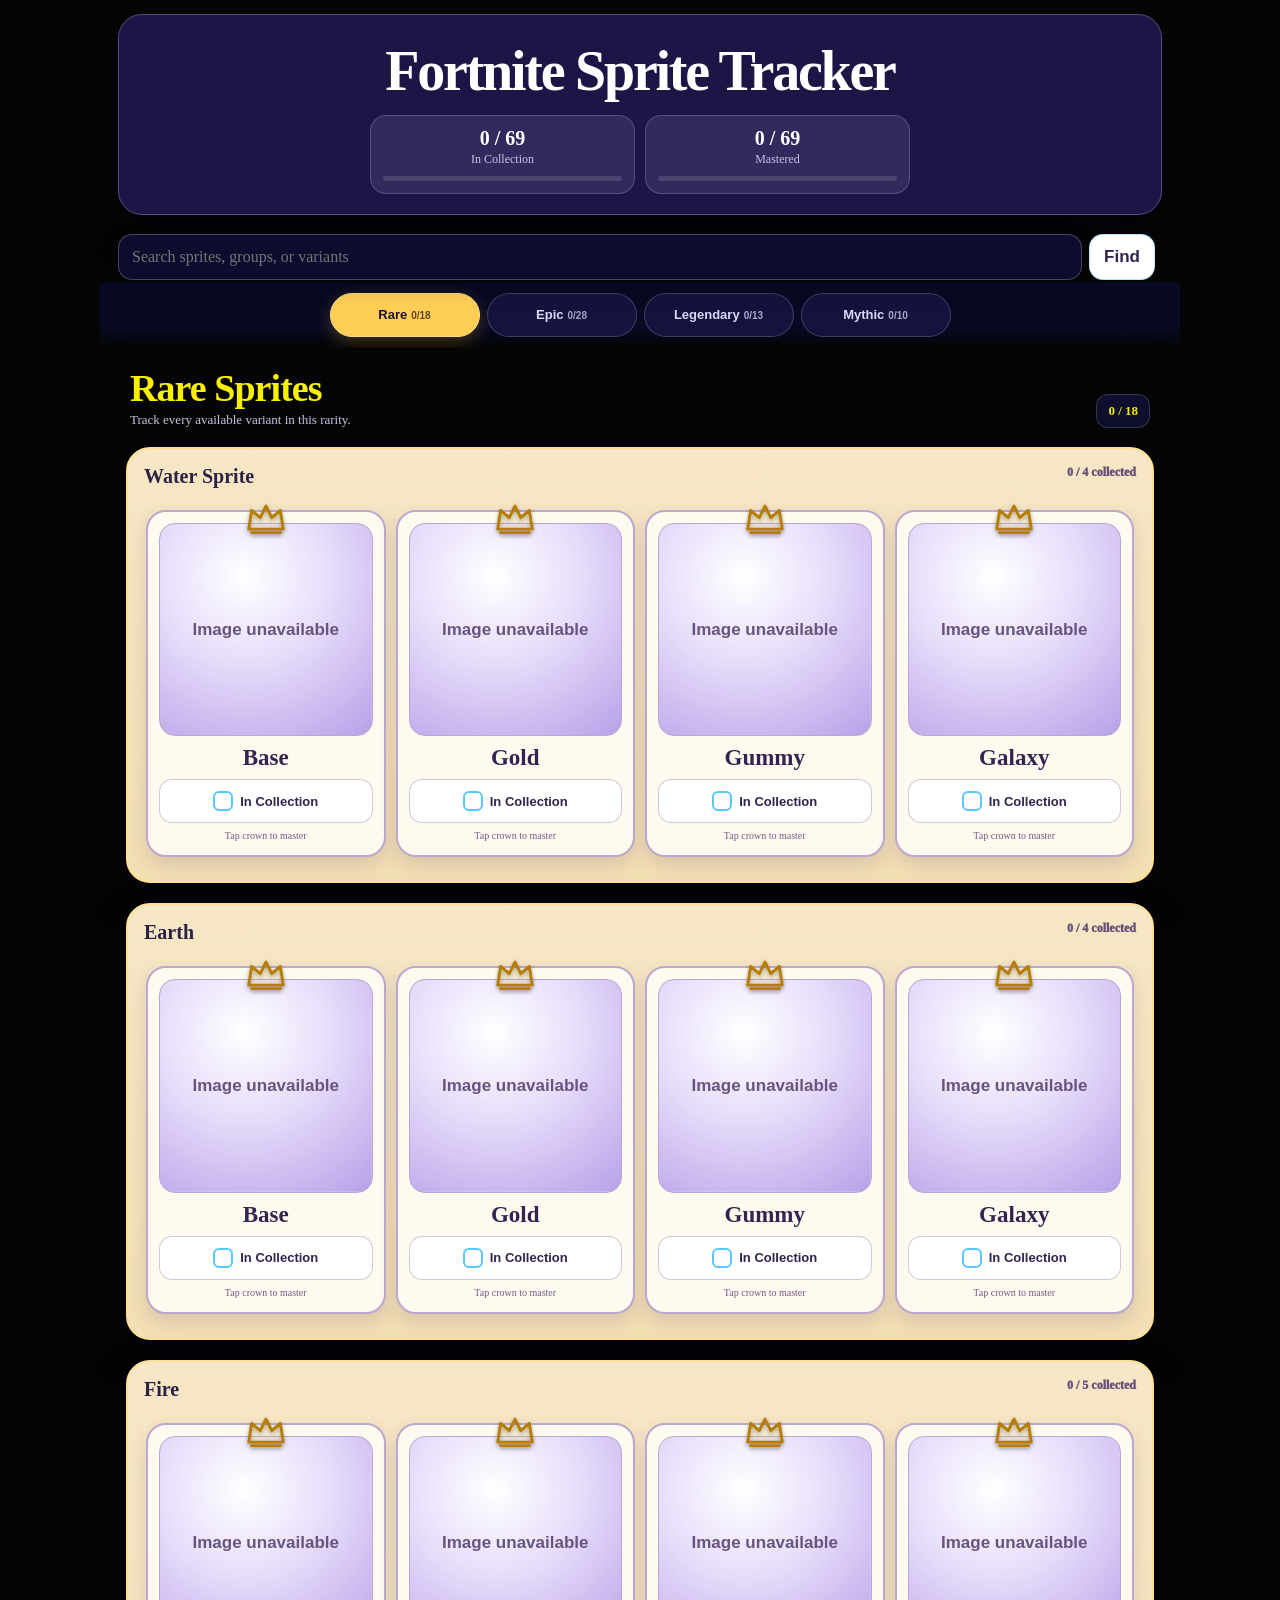
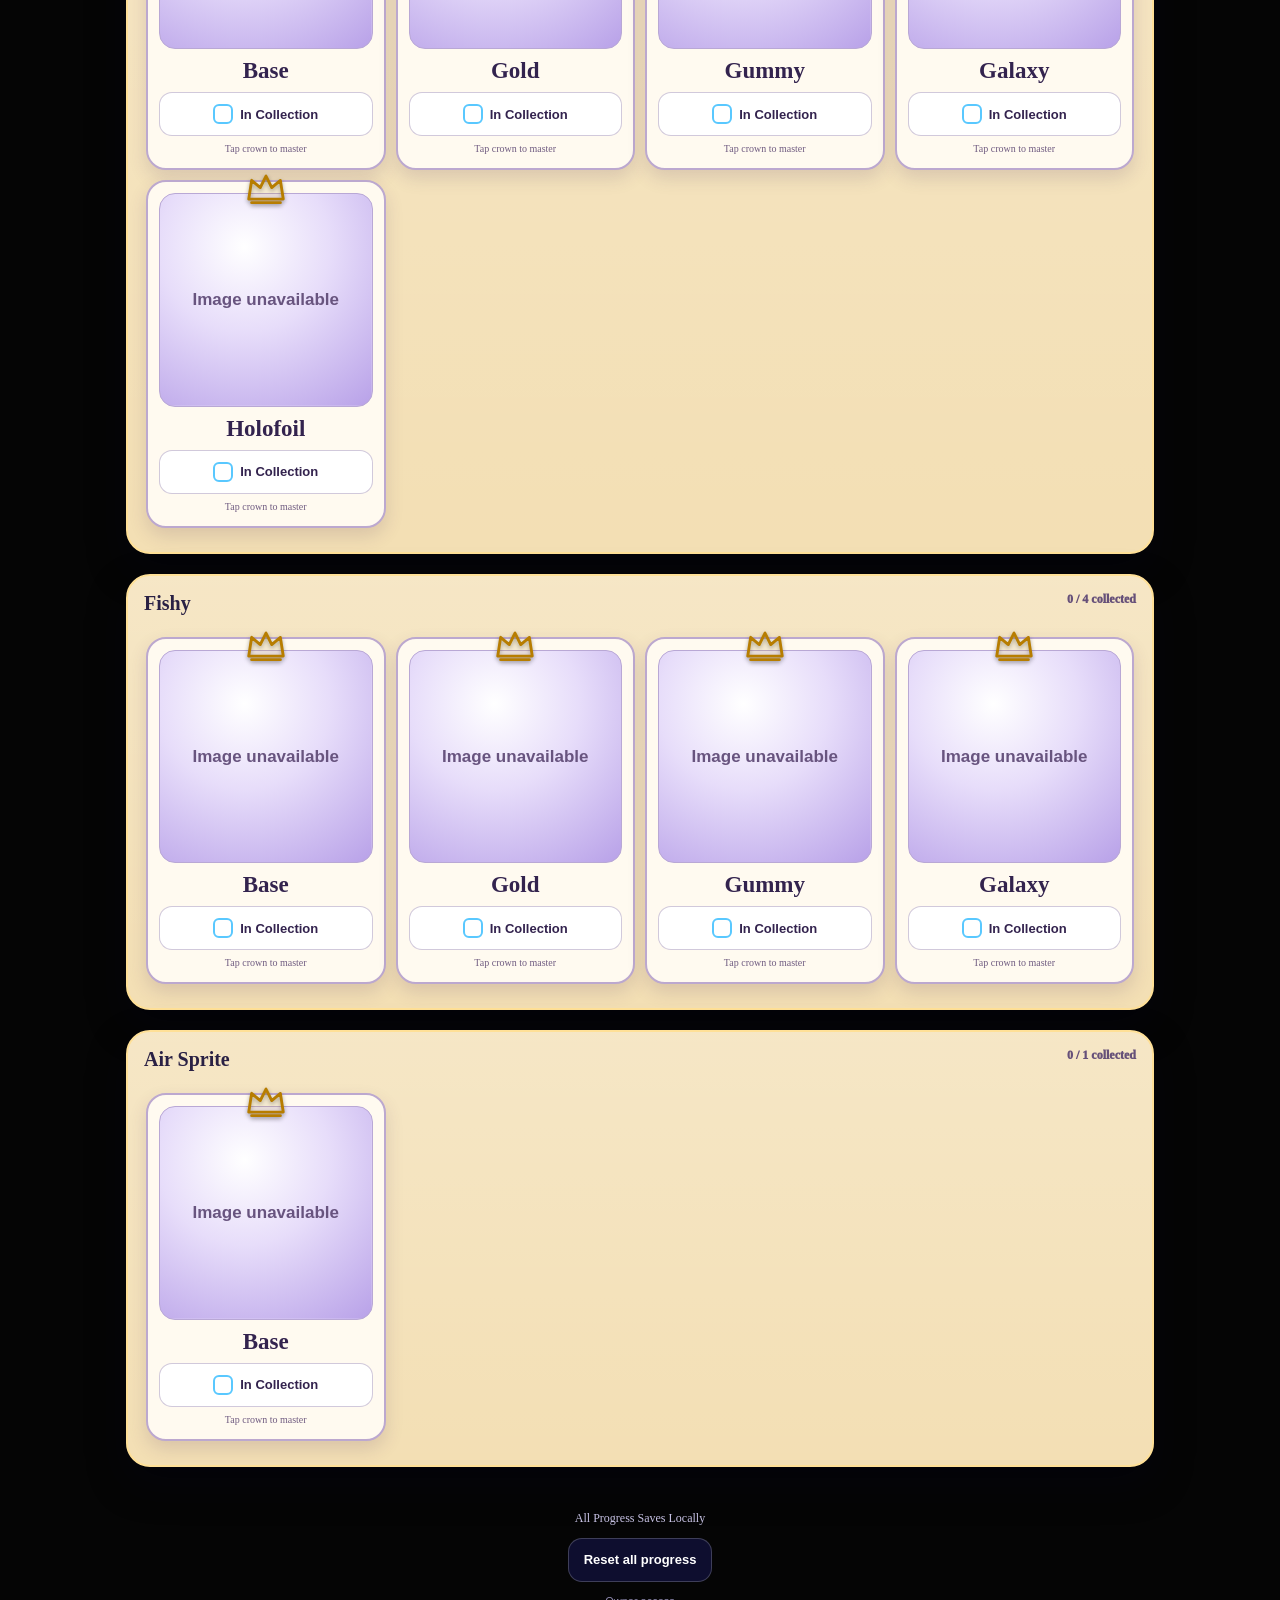
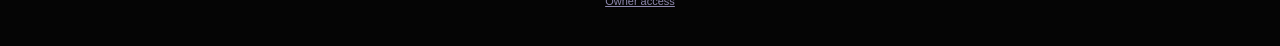
==== index.html @ ceb8287b "Add files via upload" ====
<!DOCTYPE html>
<html lang="en">
<head>
  <meta charset="utf-8">
  <meta name="viewport" content="width=device-width,initial-scale=1,viewport-fit=cover">
  <meta name="theme-color" content="#050505">
  <meta name="description" content="A visually editable Fortnite Sprite checklist with collected and mastered progress.">
  <meta name="apple-mobile-web-app-capable" content="yes">
  <meta name="apple-mobile-web-app-status-bar-style" content="black-translucent">
  <meta name="apple-mobile-web-app-title" content="Fortnite Sprite Tracker">
  <title>Fortnite Sprite Tracker</title>
  <link rel="manifest" href="manifest.webmanifest">
  <link rel="apple-touch-icon" href="icons/icon-180.png">
  <link rel="preload" as="image" href="published-assets/theme-body-bg-image.webp" fetchpriority="high">
  <link rel="stylesheet" href="styles.css">
</head>
<body>
  <a class="skip-link" href="#collections">Skip to checklist</a>

  <div class="app-shell">
    <header class="hero" id="hero">
      <button class="edit-chip editor-only" id="editHeaderBtn" type="button">Edit header</button>
      <p class="kicker" id="heroKicker" hidden></p>
      <h1 id="heroTitle">Fortnite Sprite Tracker</h1>
      <p class="sub" id="heroSubtitle" hidden></p>

      <div class="summary" role="group" aria-label="Overall progress">
        <div>
          <strong id="collectedTotal">0 / 0</strong>
          <span id="collectedLabel">In Collection</span>
          <span class="progress-track" aria-hidden="true"><i id="collectedBar"></i></span>
        </div>
        <div>
          <strong id="masteredTotal">0 / 0</strong>
          <span id="masteredLabel">Mastered</span>
          <span class="progress-track" aria-hidden="true"><i id="masteredBar"></i></span>
        </div>
      </div>
    </header>

    <section class="editor-dock" aria-label="Visual editor">
      <button id="editModeBtn" class="edit-mode-btn" type="button" aria-pressed="false" hidden>Edit Mode</button>
      <div class="editor-menu editor-only">
        <button id="editorMenuBtn" class="editor-menu-btn" type="button" aria-expanded="false" aria-controls="editorTools">Editing tools <span aria-hidden="true">▾</span></button>
        <div id="editorTools" class="editor-tools" hidden>
          <button id="saveChangesBtn" class="save-edit-btn" type="button">Save changes</button>
          <button id="publishDesignBtn" class="publish-edit-btn" type="button">Prepare public design</button>
          <button id="designStudioBtn" type="button">Design Studio</button>
          <button id="addFamilyBtn" type="button">Add sprite group</button>
          <button id="exportBtn" type="button">Export backup</button>
          <button id="importBtn" type="button">Import backup</button>
          <button id="resetDesignBtn" type="button">Reset design</button>
          <button id="lockOwnerBtn" type="button">Lock owner mode</button>
          <input id="importFile" class="visually-hidden" type="file" accept="application/json,.json">
        </div>
      </div>
    </section>

    <section class="sprite-search" aria-label="Find a sprite">
      <form id="spriteSearchForm" class="sprite-search-form" role="search">
        <label class="visually-hidden" for="spriteSearchInput">Search sprites</label>
        <input id="spriteSearchInput" type="search" inputmode="search" autocomplete="off" placeholder="Search sprites, groups, or variants" aria-controls="spriteSearchResults" aria-expanded="false">
        <button type="submit">Find</button>
        <button id="clearSpriteSearchBtn" class="search-clear" type="button" hidden>Clear</button>
      </form>
      <div id="spriteSearchResults" class="sprite-search-results" role="listbox" aria-label="Matching sprites" hidden></div>
      <p id="spriteSearchStatus" class="visually-hidden" aria-live="polite"></p>
    </section>

    <nav class="rarity-tabs" id="rarityTabs" aria-label="Sprite rarity pages" role="tablist"></nav>

    <main id="checklistPage" role="tabpanel" aria-labelledby="activePageTitle">
      <header class="page-head">
        <div>
          <p class="page-eyebrow" id="pageEyebrow" hidden></p>
          <h2 id="activePageTitle">Rare Sprites</h2>
          <p id="pageDescription">Track every available variant in this rarity.</p>
        </div>
        <div class="page-actions">
          <button class="edit-chip editor-only" id="editPageBtn" type="button">Edit page</button>
          <strong class="page-count" id="pageCount">0 / 0</strong>
        </div>
      </header>

      <div id="collections"></div>
      <p class="page-swipe-hint" aria-hidden="true">Swipe left or right outside a sprite row to change rarity.</p>
    </main>

    <footer>
      <p id="footerNote">All Progress Saves Locally</p>
      <button id="resetBtn" class="reset-btn" type="button">Reset all progress</button>
      <button id="ownerAccessBtn" class="owner-access-btn" type="button">Owner access</button>
    </footer>
  </div>

  <img id="leftCustomArt" class="custom-art art-left" src="[data-uri]" alt="" hidden>
  <img id="rightCustomArt" class="custom-art art-right" src="[data-uri]" alt="" hidden>

  <dialog id="designStudioDialog" class="editor-dialog design-studio-dialog">
    <form id="designStudioForm">
      <div class="dialog-head"><h2>Design Studio</h2><button class="icon-close" type="button" data-close-dialog aria-label="Close">×</button></div>
      <div class="dialog-body design-studio-body">
        <details open>
          <summary>Fonts and main background</summary>
          <div class="studio-section">
            <div class="field-grid">
              <label>Body font<select id="themeBodyFont" data-font-select></select></label>
              <label>Heading font<select id="themeHeadingFont" data-font-select></select></label>
              <label>Button font<select id="themeButtonFont" data-font-select></select></label>
              <label>Base font size<input id="themeBaseSize" type="range" min="12" max="22" step="1"><span class="range-output" id="themeBaseSizeOutput"></span></label>
              <label>Title size<input id="themeTitleSize" type="range" min="28" max="72" step="1"><span class="range-output" id="themeTitleSizeOutput"></span></label>
              <label>Page-heading size<input id="themePageTitleSize" type="range" min="20" max="50" step="1"><span class="range-output" id="themePageTitleSizeOutput"></span></label>
              <label>Group-heading size<input id="themeGroupTitleSize" type="range" min="14" max="34" step="1"><span class="range-output" id="themeGroupTitleSizeOutput"></span></label>
              <label>Sprite-label size<input id="themeSpriteLabelSize" type="range" min="11" max="26" step="1"><span class="range-output" id="themeSpriteLabelSizeOutput"></span></label>
              <label>Checklist-button size<input id="themeChecklistButtonSize" type="range" min="11" max="22" step="1"><span class="range-output" id="themeChecklistButtonSizeOutput"></span></label>
              <label>Main text color<input id="themeTextColor" type="color"></label>
              <label>Secondary text color<input id="themeMutedColor" type="color"></label>
            </div>
            <label>Upload your own font<input id="themeCustomFontFile" type="file" accept=".woff,.woff2,.ttf,.otf,font/*"></label>
            <button id="removeCustomFontBtn" type="button">Remove custom font</button>
            <div class="field-grid">
              <label>Background color<input id="themeBodyBgColor" type="color"></label>
              <label>Background image fit<select id="themeBodyBgMode"><option value="cover">Cover</option><option value="contain">Contain</option><option value="repeat">Repeat pattern</option><option value="stretch">Stretch</option></select></label>
            </div>
            <label>Background image<input id="themeBodyBgFile" type="file" accept="image/*"></label>
            <button type="button" data-remove-theme-image="bodyBgImage">Remove background image</button>
            <label class="check-field"><input id="themeUseBuiltInBodyArt" type="checkbox"> Use built-in galaxy gradient when no image is uploaded</label>
            <label class="check-field"><input id="themeShowStars" type="checkbox"> Show built-in stars over the background</label>
          </div>
        </details>

        <details>
          <summary>Header box</summary>
          <div class="studio-section">
            <div class="field-grid">
              <label>Box color<input id="themeHeaderBgColor" type="color"></label>
              <label>Text color<input id="themeHeaderTextColor" type="color"></label>
              <label>Border color<input id="themeHeaderBorderColor" type="color"></label>
              <label>Corner roundness<input id="themeHeaderRadius" type="range" min="0" max="50" step="1"><span class="range-output" id="themeHeaderRadiusOutput"></span></label>
              <label>Box opacity<input id="themeHeaderOpacity" type="range" min="0" max="100" step="1"><span class="range-output" id="themeHeaderOpacityOutput"></span></label>
              <label>Minimum height<input id="themeHeaderHeight" type="range" min="0" max="420" step="10"><span class="range-output" id="themeHeaderHeightOutput"></span></label>
              <label>Image fit<select id="themeHeaderBgMode"><option value="cover">Cover</option><option value="contain">Contain</option><option value="repeat">Repeat pattern</option><option value="stretch">Stretch</option></select></label>
            </div>
            <label>Header box image<input id="themeHeaderBgFile" type="file" accept="image/*"></label>
            <button type="button" data-remove-theme-image="headerBgImage">Remove header image</button>
          </div>
        </details>

        <details>
          <summary>Current rarity page</summary>
          <div class="studio-section">
            <p class="field-help">These controls affect only the rarity page that was open when you entered Design Studio.</p>
            <label class="check-field"><input id="themePageBgEnabled" type="checkbox"> Show a background box behind this page</label>
            <div class="field-grid">
              <label>Page background color<input id="themePageBgColor" type="color"></label>
              <label>Page image fit<select id="themePageBgMode"><option value="cover">Cover</option><option value="contain">Contain</option><option value="repeat">Repeat pattern</option><option value="stretch">Stretch</option></select></label>
            </div>
            <label>Page background art<input id="themePageBgFile" type="file" accept="image/*"></label>
            <button id="removePageBgBtn" type="button">Remove page background art</button>
          </div>
        </details>

        <details>
          <summary>Sprite collection boxes</summary>
          <div class="studio-section">
            <div class="field-grid">
              <label>Box color<input id="themeCollectionBgColor" type="color"></label>
              <label>Text color<input id="themeCollectionTextColor" type="color"></label>
              <label>Border color<input id="themeCollectionBorderColor" type="color"></label>
              <label>Corner roundness<input id="themeCollectionRadius" type="range" min="0" max="50" step="1"><span class="range-output" id="themeCollectionRadiusOutput"></span></label>
              <label>Image fit<select id="themeCollectionBgMode"><option value="cover">Cover</option><option value="contain">Contain</option><option value="repeat">Repeat pattern</option><option value="stretch">Stretch</option></select></label>
            </div>
            <label>Collection box image<input id="themeCollectionBgFile" type="file" accept="image/*"></label>
            <button type="button" data-remove-theme-image="collectionBgImage">Remove collection image</button>
            <label class="check-field"><input id="themeUseBuiltInCollectionArt" type="checkbox"> Use built-in paper shading when no image is uploaded</label>
          </div>
        </details>

        <details>
          <summary>Boxes behind each sprite</summary>
          <div class="studio-section">
            <div class="field-grid">
              <label>Card color<input id="themeCardBgColor" type="color"></label>
              <label>Card text color<input id="themeCardTextColor" type="color"></label>
              <label>Card border color<input id="themeCardBorderColor" type="color"></label>
              <label>Card roundness<input id="themeCardRadius" type="range" min="0" max="45" step="1"><span class="range-output" id="themeCardRadiusOutput"></span></label>
              <label>Card image fit<select id="themeCardBgMode"><option value="cover">Cover</option><option value="contain">Contain</option><option value="repeat">Repeat pattern</option><option value="stretch">Stretch</option></select></label>
            </div>
            <label>Card background image<input id="themeCardBgFile" type="file" accept="image/*"></label>
            <button type="button" data-remove-theme-image="cardBgImage">Remove card image</button>
          </div>
        </details>

        <details>
          <summary>Sprite image wells</summary>
          <div class="studio-section">
            <div class="field-grid">
              <label>Image-well color<input id="themeWellBgColor" type="color"></label>
              <label>Image-well border<input id="themeWellBorderColor" type="color"></label>
              <label>Image fit<select id="themeWellBgMode"><option value="cover">Cover</option><option value="contain">Contain</option><option value="repeat">Repeat pattern</option><option value="stretch">Stretch</option></select></label>
            </div>
            <label>Image-well artwork<input id="themeWellBgFile" type="file" accept="image/*"></label>
            <button type="button" data-remove-theme-image="wellBgImage">Remove image-well artwork</button>
            <label class="check-field"><input id="themeUseBuiltInWellArt" type="checkbox"> Use built-in image-well gradient when no artwork is uploaded</label>
          </div>
        </details>

        <details>
          <summary>Tabs, counters, and buttons</summary>
          <div class="studio-section field-grid">
            <label>Tab color<input id="themeTabBgColor" type="color"></label>
            <label>Selected tab color<input id="themeTabActiveColor" type="color"></label>
            <label>Progress-box color<input id="themeSummaryBgColor" type="color"></label>
            <label>Button color<input id="themeButtonBgColor" type="color"></label>
            <label>Button text<input id="themeButtonTextColor" type="color"></label>
            <label>Check/accent color<input id="themeAccentColor" type="color"></label>
          </div>
        </details>

        <details>
          <summary>Your side artwork</summary>
          <div class="studio-section">
            <p class="field-help">Upload transparent PNG artwork to create custom borders down either side of the app.</p>
            <label>Left-side artwork<input id="themeLeftArtFile" type="file" accept="image/*"></label>
            <button type="button" data-remove-theme-image="leftArt">Remove left artwork</button>
            <label>Right-side artwork<input id="themeRightArtFile" type="file" accept="image/*"></label>
            <button type="button" data-remove-theme-image="rightArt">Remove right artwork</button>
            <label>Artwork width<input id="themeArtWidth" type="range" min="40" max="260" step="5"><span class="range-output" id="themeArtWidthOutput"></span></label>
          </div>
        </details>

        <div class="dialog-actions sticky-actions"><button type="button" data-close-dialog>Cancel</button><button class="primary-btn" type="submit">Apply design</button></div>
      </div>
    </form>
  </dialog>

  <dialog id="headerEditorDialog" class="editor-dialog">
    <form id="headerEditorForm">
      <div class="dialog-head"><h2>Edit header</h2><button class="icon-close" type="button" data-close-dialog aria-label="Close">×</button></div>
      <div class="dialog-body">
        <label>Kicker text<input id="editKicker" type="text"></label>
        <label>Main title<input id="editTitle" type="text"></label>
        <label>Instructions<textarea id="editSubtitle" rows="3"></textarea></label>
        <div class="field-grid">
          <label>Collected label<input id="editCollectedLabel" type="text"></label>
          <label>Mastered label<input id="editMasteredLabel" type="text"></label>
        </div>
        <label>Crown instruction<input id="editMasterPrompt" type="text" placeholder="Tap crown to master"></label>
        <label>Footer note<input id="editFooterNote" type="text"></label>
        <label class="check-field"><input id="editShowSummary" type="checkbox"> Show progress summary</label>
        <p class="field-help">Leave any text box empty to remove that text from the page.</p>

        <details class="editor-subsection" open>
          <summary>Header image and box style</summary>
          <div class="editor-subsection-body">
            <div id="editHeaderImagePreview" class="header-image-preview" role="img" aria-label="Current header image preview"><span>No header image</span></div>
            <label>Choose your header image<input id="editHeaderBgFile" type="file" accept="image/*"></label>
            <button id="removeEditHeaderBgBtn" class="secondary-wide" type="button">Remove header image</button>
            <div class="field-grid">
              <label>Image fit<select id="editHeaderBgMode"><option value="cover">Cover</option><option value="contain">Contain</option><option value="repeat">Repeat pattern</option><option value="stretch">Stretch</option></select></label>
              <label>Box color<input id="editHeaderBgColor" type="color"></label>
              <label>Text color<input id="editHeaderTextColor" type="color"></label>
              <label>Border color<input id="editHeaderBorderColor" type="color"></label>
              <label>Corner roundness<input id="editHeaderRadius" type="range" min="0" max="50" step="1"><span class="range-output" id="editHeaderRadiusOutput"></span></label>
              <label>Box opacity<input id="editHeaderOpacity" type="range" min="0" max="100" step="1"><span class="range-output" id="editHeaderOpacityOutput"></span></label>
              <label>Minimum height<input id="editHeaderHeight" type="range" min="0" max="420" step="10"><span class="range-output" id="editHeaderHeightOutput"></span></label>
            </div>
            <p class="field-help">Header artwork is automatically resized for a wide 1600 × 700 area. A height of 0 uses the text and counters to size the box automatically.</p>
          </div>
        </details>
        <div class="dialog-actions"><button type="button" data-close-dialog>Cancel</button><button class="primary-btn" type="submit">Save header</button></div>
      </div>
    </form>
  </dialog>

  <dialog id="pageEditorDialog" class="editor-dialog">
    <form id="pageEditorForm">
      <div class="dialog-head"><h2>Edit rarity page</h2><button class="icon-close" type="button" data-close-dialog aria-label="Close">×</button></div>
      <div class="dialog-body">
        <label>Small heading<input id="editPageEyebrow" type="text"></label>
        <label>Page title<input id="editPageTitle" type="text"></label>
        <label>Page description<textarea id="editPageDescription" rows="3"></textarea></label>
        <label class="check-field"><input id="editPageBgEnabled" type="checkbox"> Use a custom background for this page</label>
        <div class="field-grid">
          <label>Page background color<input id="editPageBgColor" type="color"></label>
          <label>Background image fit<select id="editPageBgMode"><option value="cover">Cover</option><option value="contain">Contain</option><option value="repeat">Repeat pattern</option><option value="stretch">Stretch</option></select></label>
        </div>
        <label>Page background image<input id="editPageBgFile" type="file" accept="image/*"></label>
        <button id="removeEditPageBgBtn" class="secondary-wide" type="button">Remove page background image</button>
        <p class="field-help">These changes apply only to the rarity page currently open.</p>
        <div class="dialog-actions"><button type="button" data-close-dialog>Cancel</button><button class="primary-btn" type="submit">Save changes</button></div>
      </div>
    </form>
  </dialog>

  <dialog id="familyEditorDialog" class="editor-dialog">
    <form id="familyEditorForm">
      <div class="dialog-head"><h2>Edit sprite group</h2><button class="icon-close" type="button" data-close-dialog aria-label="Close">×</button></div>
      <div class="dialog-body">
        <input id="editFamilyId" type="hidden">
        <label>Group title<input id="editFamilyName" type="text"></label>
        <label>Classification<select id="editFamilyRarity"><option>Rare</option><option>Epic</option><option>Legendary</option><option>Mythic</option></select></label>
        <label class="check-field"><input id="editFamilyCustomBg" type="checkbox"> Use a custom background for this group box</label>
        <div class="field-grid">
          <label>Group box color<input id="editFamilyBgColor" type="color"></label>
          <label>Background image fit<select id="editFamilyBgMode"><option value="cover">Cover</option><option value="contain">Contain</option><option value="repeat">Repeat pattern</option><option value="stretch">Stretch</option></select></label>
        </div>
        <label>Group box background image<input id="editFamilyBgFile" type="file" accept="image/*"></label>
        <button id="removeFamilyBgBtn" class="secondary-wide" type="button">Remove group background image</button>
        <button id="restoreFamilyBgBtn" class="secondary-wide" type="button">Use main group-box design</button>
        <label class="check-field"><input id="editFamilyVisible" type="checkbox"> Show this group in the checklist</label>
        <p class="field-help">Hidden groups remain available while Edit Mode is on so you can restore them.</p>
        <button id="deleteFamilyBtn" class="danger-btn wide-action" type="button">Delete this entire group</button>
        <div class="dialog-actions"><button type="button" data-close-dialog>Cancel</button><button class="primary-btn" type="submit">Save changes</button></div>
      </div>
    </form>
  </dialog>

  <dialog id="addFamilyDialog" class="editor-dialog">
    <form id="addFamilyForm">
      <div class="dialog-head"><h2>Add sprite group</h2><button class="icon-close" type="button" data-close-dialog aria-label="Close">×</button></div>
      <div class="dialog-body">
        <label>Group title<input id="newFamilyName" type="text" required placeholder="New sprite name"></label>
        <label>Classification<select id="newFamilyRarity"><option>Rare</option><option>Epic</option><option>Legendary</option><option>Mythic</option></select></label>
        <label>Starting boxes<input id="newFamilyVariants" type="text" value="Base, Gold, Gummy, Galaxy, Cube, Gem, Quack"></label>
        <p class="field-help">Separate box names with commas. Every box starts empty and can receive your artwork in Edit Mode.</p>
        <div class="dialog-actions"><button type="button" data-close-dialog>Cancel</button><button class="primary-btn" type="submit">Add group</button></div>
      </div>
    </form>
  </dialog>

  <dialog id="variantEditorDialog" class="editor-dialog">
    <form id="variantEditorForm">
      <div class="dialog-head"><h2>Edit sprite</h2><button class="icon-close" type="button" data-close-dialog aria-label="Close">×</button></div>
      <div class="dialog-body">
        <input id="editVariantFamilyId" type="hidden">
        <input id="editVariantId" type="hidden">
        <label>Sprite label<input id="editVariantName" type="text"></label>
        <label>Replace image<input id="editVariantImage" type="file" accept="image/*"></label>
        <div class="editor-preview"><img id="variantImagePreview" src="[data-uri]" alt="Current sprite preview"></div>
        <div class="inline-actions">
          <button id="removeVariantImageBtn" type="button">Remove image</button>
          <button id="restoreVariantBtn" type="button">Restore original</button>
        </div>
        <label class="check-field"><input id="editVariantCustomCard" type="checkbox"> Use a custom background for this individual card</label>
        <div class="field-grid">
          <label>Card background color<input id="editVariantCardColor" type="color"></label>
          <label>Background image fit<select id="editVariantCardMode"><option value="cover">Cover</option><option value="contain">Contain</option><option value="repeat">Repeat pattern</option><option value="stretch">Stretch</option></select></label>
        </div>
        <label>Card background image<input id="editVariantCardFile" type="file" accept="image/*"></label>
        <button id="removeVariantCardBgBtn" class="secondary-wide" type="button">Remove card background image</button>
        <button id="restoreVariantCardBgBtn" class="secondary-wide" type="button">Use main card design</button>
        <label class="check-field"><input id="editVariantVisible" type="checkbox"> Show this sprite in the checklist</label>
        <p class="field-help">Large uploads are resized before saving. Changes stay on this device unless you export a backup.</p>
        <button id="deleteVariantBtn" class="danger-btn wide-action" type="button">Delete this box</button>
        <div class="dialog-actions"><button type="button" data-close-dialog>Cancel</button><button class="primary-btn" type="submit">Save changes</button></div>
      </div>
    </form>
  </dialog>

  <dialog id="addVariantDialog" class="editor-dialog">
    <form id="addVariantForm">
      <div class="dialog-head"><h2>Add box</h2><button class="icon-close" type="button" data-close-dialog aria-label="Close">×</button></div>
      <div class="dialog-body">
        <input id="newVariantFamilyId" type="hidden">
        <label>Box label<input id="newVariantName" type="text" required placeholder="New variant"></label>
        <p class="field-help">The new box starts empty. Add artwork by opening it or dropping an image onto it in Edit Mode.</p>
        <div class="dialog-actions"><button type="button" data-close-dialog>Cancel</button><button class="primary-btn" type="submit">Add box</button></div>
      </div>
    </form>
  </dialog>

  <dialog id="publishDesignDialog" class="editor-dialog">
    <div class="dialog-head"><h2>Publish your design</h2><button class="icon-close" type="button" data-close-dialog aria-label="Close">×</button></div>
    <div class="dialog-body">
      <p class="publish-ready">Your complete public design is ready.</p>
      <p id="publishDesignDetails" class="field-help"></p>
      <a id="publishDownloadLink" class="publish-file-link" href="#" download="published-design.js">Download published-design.js</a>
      <button id="sharePublishedDesignBtn" class="secondary-wide" type="button" hidden>Share or save to Files</button>
      <button id="copyPublishedDesignBtn" class="secondary-wide" type="button">Copy file contents</button>
      <p class="field-help">After saving the file, upload it to the root of your GitHub repository and replace the existing published-design.js. Do not upload the blank file from the app ZIP.</p>
      <div class="dialog-actions"><button class="primary-btn" type="button" data-close-dialog>Done</button></div>
    </div>
  </dialog>

  <dialog id="ownerAccessDialog" class="editor-dialog">
    <form id="ownerAccessForm">
      <div class="dialog-head"><h2>Owner access</h2><button class="icon-close" type="button" data-close-dialog aria-label="Close">×</button></div>
      <div class="dialog-body">
        <p class="field-help">Enter the private owner key to reveal the editing and publishing controls on this device.</p>
        <label>Owner key<input id="ownerKeyInput" type="password" autocomplete="current-password" required></label>
        <p id="ownerKeyError" class="form-error" role="alert" hidden>That owner key is incorrect.</p>
        <div class="dialog-actions"><button type="button" data-close-dialog>Cancel</button><button class="primary-btn" type="submit">Unlock editing</button></div>
      </div>
    </form>
  </dialog>

  <dialog id="resetDialog" class="reset-dialog">
    <form method="dialog">
      <h2>Reset your checklist?</h2>
      <p>This clears every collected and mastered mark on this device.</p>
      <div class="dialog-actions">
        <button value="cancel" type="submit">Keep progress</button>
        <button id="confirmResetBtn" class="danger-btn" value="reset" type="submit">Reset everything</button>
      </div>
    </form>
  </dialog>

  <div id="statusToast" class="status-toast" role="status" aria-live="polite"></div>
  <noscript>This checklist needs JavaScript to save and update progress.</noscript>

  <script src="published-design.js"></script>
  <script src="data.js"></script>
  <script src="app.js"></script>
</body>
</html>
---- styles.css ----
:root {
  color-scheme: dark;
  --ink:#2a2144;
  --paper:#f6e4bd;
  --paper-2:#e9ca8c;
  --purple:#8354e8;
  --blue:#59c8ff;
  --gold:#ffd45f;
  --line:rgba(255,255,255,.18);
  --shadow:0 16px 38px rgba(4,4,20,.34);
  --safe-top:env(safe-area-inset-top, 0px);
  --safe-bottom:env(safe-area-inset-bottom, 0px);
  --font-body:"Comic Sans MS","Trebuchet MS",cursive;
  --font-heading:var(--font-body);
  --font-button:-apple-system,BlinkMacSystemFont,"Segoe UI",Roboto,Arial,sans-serif;
  --theme-text:#f9f001;
  --theme-muted:#c8c3e5;
  --theme-body-bg:#050505;
  --theme-body-image:url("published-assets/theme-body-bg-image.webp");
  --theme-body-size:cover;
  --theme-header-bg:#21184d;
  --theme-header-image:none;
  --theme-header-size:cover;
  --theme-header-text:#ffffff;
  --theme-header-border:#564d80;
  --theme-header-radius:24px;
  --theme-header-opacity:90%;
  --theme-header-height:0px;
  --theme-page-bg:transparent;
  --theme-page-image:none;
  --theme-page-size:cover;
  --theme-collection-bg:#f3dfb4;
  --theme-collection-image:linear-gradient(180deg,rgba(255,255,255,.24),rgba(255,255,255,0));
  --theme-collection-text:#2a2144;
  --theme-collection-border:#ffe097;
  --theme-collection-radius:24px;
  --theme-card-bg:#fffaf0;
  --theme-card-image:none;
  --theme-card-text:#33234e;
  --theme-card-border:#bca8cf;
  --theme-card-radius:20px;
  --theme-well-bg:#e7ddfa;
  --theme-well-image:radial-gradient(circle at 40% 25%,#fff 0,#e7ddfa 42%,#b8a1e8 100%);
  --theme-well-border:#b9a8d5;
  --theme-tab-bg:#14133d;
  --theme-tab-active:#ffcf55;
  --theme-summary-bg:#302b5c;
  --theme-button-bg:#ffffff;
  --theme-button-text:#33234e;
  --theme-accent:#59c8ff;
  --theme-art-width:120px;
  --theme-base-size:17px;
  --theme-title-size:56px;
  --theme-page-title-size:38px;
  --theme-group-title-size:20px;
  --theme-sprite-label-size:23px;
  --theme-checklist-button-size:13px;
}

* { box-sizing:border-box; -webkit-tap-highlight-color:transparent; }
html { scroll-behavior:smooth; background:#050505; }
body {
  margin:0;
  min-width:280px;
  min-height:100vh;
  overflow-x:hidden;
  font-family:var(--font-body);
  font-size:var(--theme-base-size);
  color:var(--theme-text);
  background-color:var(--theme-body-bg);
  background-image:var(--theme-body-image);
  background-position:center top;
  background-size:var(--theme-body-size);
  background-repeat:var(--theme-body-repeat,no-repeat);
  background-attachment:fixed;
}
body::before {
  content:"";
  position:fixed;
  inset:0;
  z-index:-1;
  opacity:.32;
  background-image:
    radial-gradient(circle at 10% 20%,#fff 0 1px,transparent 1.6px),
    radial-gradient(circle at 70% 8%,#fff 0 1px,transparent 1.5px),
    radial-gradient(circle at 84% 42%,#aee8ff 0 1px,transparent 1.6px),
    radial-gradient(circle at 32% 72%,#fff 0 1px,transparent 1.5px);
  background-size:180px 210px,240px 260px,300px 320px,210px 250px;
  pointer-events:none;
}

button { font-family:var(--font-button); font-size:inherit; }
button:focus-visible, a:focus-visible { outline:3px solid #9be8ff; outline-offset:3px; }
.visually-hidden { position:absolute!important; width:1px!important; height:1px!important; padding:0!important; margin:-1px!important; overflow:hidden!important; clip:rect(0,0,0,0)!important; white-space:nowrap!important; border:0!important; }
[hidden] { display:none!important; }
.editor-only { display:none!important; }
body.edit-mode .editor-only { display:flex!important; }
.skip-link { position:fixed; left:12px; top:8px; z-index:100; transform:translateY(-140%); padding:10px 14px; color:#10122f; background:#fff; border-radius:10px; font-weight:900; }
.skip-link:focus { transform:translateY(0); }
.app-shell { position:relative; z-index:1; width:min(100%,1080px); margin:0 auto; padding:calc(14px + var(--safe-top)) 12px calc(34px + var(--safe-bottom)); }

.hero {
  position:relative;
  min-height:var(--theme-header-height);
  padding:24px 16px 20px;
  text-align:center;
  color:var(--theme-header-text);
  border:1px solid var(--theme-header-border);
  border-radius:var(--theme-header-radius);
  background-color:color-mix(in srgb,var(--theme-header-bg) var(--theme-header-opacity),transparent);
  background-image:var(--theme-header-image);
  background-position:center;
  background-size:var(--theme-header-size);
  background-repeat:var(--theme-header-repeat,no-repeat);
  box-shadow:var(--shadow);
  backdrop-filter:blur(12px);
}
.hero > .edit-chip { position:absolute; top:12px; right:12px; }
.kicker,.page-eyebrow { margin:0; color:#86dcff; text-transform:uppercase; letter-spacing:.15em; font-weight:950; font-size:11px; }
h1 { margin:6px 0 8px; font-family:var(--font-heading); font-size:clamp(28px,8vw,var(--theme-title-size)); line-height:.96; letter-spacing:-.04em; text-wrap:balance; }
.sub { margin:0 auto; max-width:620px; color:var(--theme-muted); font-size:14px; line-height:1.45; text-wrap:balance; }
.summary { display:grid; grid-template-columns:1fr 1fr; gap:10px; max-width:540px; margin:16px auto 0; }
.summary > div { padding:11px 12px 12px; border-radius:16px; background:var(--theme-summary-bg); border:1px solid var(--line); }
.summary strong { display:block; font-size:20px; }
.summary span:not(.progress-track) { display:block; color:#c8c3e5; font-size:12px; margin-top:2px; }
.progress-track { display:block; height:5px; margin-top:9px; overflow:hidden; border-radius:99px; background:rgba(255,255,255,.12); }
.progress-track i { display:block; width:0; height:100%; border-radius:inherit; transition:width .25s ease; }
#collectedBar { background:linear-gradient(90deg,#59c8ff,#8b72ff); }
#masteredBar { background:linear-gradient(90deg,#f4b82e,#ffe184); }

.editor-dock { display:flex; align-items:flex-start; flex-wrap:wrap; gap:8px; margin:10px 0 -1px; }
.editor-dock button,.edit-chip,.inline-actions button { min-height:42px; padding:8px 12px; border:1px solid rgba(255,255,255,.2); border-radius:12px; color:#fff; background:rgba(22,22,66,.94); font-weight:900; cursor:pointer; }
.editor-dock .save-edit-btn { color:#10142b; border-color:#a8efff; background:linear-gradient(180deg,#91e9ff,#7f8cff); }
.editor-dock .publish-edit-btn { color:#241700; border-color:#ffe398; background:linear-gradient(180deg,#ffe996,#ffbf45); }
.edit-mode-btn { width:100%; flex:none; }
.edit-mode-btn[aria-pressed="true"] { color:#11132f; border-color:#9be8ff; background:linear-gradient(180deg,#91e9ff,#7f8cff); }
.editor-menu { width:100%; min-width:0; flex-direction:column; gap:7px; }
.editor-menu-btn { width:100%; display:flex; align-items:center; justify-content:space-between; }
.editor-menu-btn span { font-size:18px; transition:transform .18s ease; }
.editor-menu-btn[aria-expanded="true"] span { transform:rotate(180deg); }
.editor-tools { width:100%; min-width:0; display:grid; grid-template-columns:minmax(0,1fr); gap:7px; padding:2px 0; }
.editor-tools[hidden] { display:none!important; }
.editor-tools button { width:100%; min-width:0; white-space:normal; overflow-wrap:anywhere; }
.is-hidden-editor { position:relative; }
body.edit-mode .collection,body.edit-mode .card { outline:2px dashed rgba(87,78,139,.28); outline-offset:-6px; }
body.edit-mode .is-hidden-editor { opacity:.48; filter:saturate(.45); }
body.edit-mode .is-hidden-editor::after { content:"Hidden"; position:absolute; inset:8px 8px auto auto; z-index:8; padding:4px 7px; border-radius:8px; color:#fff; background:#7d3047; font-size:10px; font-weight:950; }

.sprite-search { position:relative; z-index:30; margin:10px 0 2px; }
.sprite-search-form { display:grid; grid-template-columns:minmax(0,1fr) auto auto; gap:7px; }
.sprite-search-form input {
  width:100%;
  min-width:0;
  min-height:46px;
  padding:10px 13px;
  color:#fff;
  border:1px solid rgba(255,255,255,.23);
  border-radius:14px;
  outline:none;
  background:rgba(13,14,49,.94);
  box-shadow:0 8px 22px rgba(0,0,0,.2);
  font:inherit;
  font-size:16px;
}
.sprite-search-form input:focus { border-color:var(--theme-accent); box-shadow:0 0 0 3px color-mix(in srgb,var(--theme-accent) 30%,transparent); }
.sprite-search-form button { min-height:46px; padding:9px 14px; color:var(--theme-button-text); border:1px solid color-mix(in srgb,var(--theme-accent) 45%,transparent); border-radius:14px; background:var(--theme-button-bg); font-weight:900; cursor:pointer; }
.sprite-search-form .search-clear { color:#ddd8f8; border-color:rgba(255,255,255,.18); background:#252552; }
.sprite-search-results { position:absolute; inset:calc(100% + 6px) 0 auto; max-height:min(58vh,430px); overflow:auto; padding:7px; border:1px solid rgba(255,255,255,.2); border-radius:16px; color:#fff; background:rgba(13,14,49,.98); box-shadow:0 22px 55px rgba(0,0,0,.55); backdrop-filter:blur(16px); }
.sprite-search-result { width:100%; min-height:54px; display:grid; grid-template-columns:minmax(0,1fr) auto; align-items:center; gap:10px; padding:9px 10px; color:#fff; border:0; border-radius:11px; background:transparent; text-align:left; cursor:pointer; }
.sprite-search-result:hover,.sprite-search-result:focus-visible { background:rgba(127,220,255,.15); }
.sprite-search-result strong,.sprite-search-result small { display:block; overflow-wrap:anywhere; }
.sprite-search-result small { margin-top:2px; color:#aaa5c8; font-size:11px; }
.sprite-search-result-status { max-width:105px; color:#9be8ff; font-size:10px; font-weight:900; text-align:right; }
.sprite-search-empty { margin:0; padding:14px 11px; color:#c8c3e5; text-align:center; font-size:13px; }
.card.search-target { outline:4px solid var(--theme-accent); outline-offset:3px; animation:search-target-pulse .75s ease-in-out 3 alternate; }
@keyframes search-target-pulse { from { box-shadow:var(--shadow); } to { box-shadow:0 0 0 8px color-mix(in srgb,var(--theme-accent) 28%,transparent),var(--shadow); } }

.rarity-tabs {
  position:sticky;
  top:0;
  z-index:20;
  display:flex;
  gap:7px;
  overflow-x:auto;
  margin:0 -12px;
  padding:11px 12px;
  scrollbar-width:none;
  background:linear-gradient(180deg,rgba(8,10,36,.98) 70%,rgba(8,10,36,0));
  backdrop-filter:blur(12px);
}
.rarity-tabs::-webkit-scrollbar,.variant-row::-webkit-scrollbar { display:none; }
.tab {
  flex:1 0 auto;
  min-width:72px;
  min-height:44px;
  border:1px solid rgba(255,255,255,.18);
  border-radius:999px;
  padding:8px 13px;
  color:#ddd8f8;
  background:var(--theme-tab-bg);
  font-weight:900;
  cursor:pointer;
}
.tab small { margin-left:4px; color:#aaa5c8; font-size:10px; }
.tab[aria-selected="true"] { color:#19102c; background:var(--theme-tab-active); border-color:color-mix(in srgb,var(--theme-tab-active) 70%,#fff); box-shadow:0 5px 16px rgba(244,177,48,.25); }
.tab[aria-selected="true"] small { color:#624313; }

.page-head { display:flex; align-items:flex-end; justify-content:space-between; gap:16px; padding:11px 4px 7px; }
.page-head h2 { margin:3px 0 2px; font-size:clamp(20px,6vw,var(--theme-page-title-size)); letter-spacing:-.025em; }
.page-head p:not(.page-eyebrow) { margin:0; color:#c8c3e5; font-size:13px; }
.page-count { flex:none; padding:8px 11px; border:1px solid rgba(255,255,255,.16); border-radius:12px; background:rgba(18,18,58,.76); font-size:13px; }
.page-actions { display:flex; flex-direction:column; align-items:flex-end; gap:7px; }

.collection {
  --rarity:#6dcfff;
  margin:12px 0 20px;
  padding:14px;
  color:var(--theme-collection-text);
  border-radius:var(--theme-collection-radius);
  background-color:var(--theme-collection-bg);
  background-image:var(--theme-collection-image);
  background-position:center;
  background-size:var(--theme-collection-size,cover);
  background-repeat:var(--theme-collection-repeat,no-repeat);
  border:2px solid var(--theme-collection-border);
  box-shadow:var(--shadow);
  overflow:hidden;
}
.collection[data-rarity="Epic"] { --rarity:#b177ff; }
.collection[data-rarity="Legendary"] { --rarity:#ff9f43; }
.collection[data-rarity="Mythic"] { --rarity:#ffd45f; }
.collection-head { display:flex; align-items:flex-start; justify-content:space-between; gap:12px; margin-bottom:1px; }
.collection-head h3 { margin:0; font-size:var(--theme-group-title-size); line-height:1.1; }
.collection-meta { flex:none; text-align:right; }
.collection-count { display:block; font-size:12px; color:#665079; font-weight:950; white-space:nowrap; }
.collection-tools { display:flex; align-items:center; justify-content:flex-end; gap:6px; margin-bottom:5px; }
.collection-tools .edit-chip { min-height:36px; padding:6px 9px; color:#33234e; border-color:rgba(90,63,125,.3); background:rgba(255,255,255,.58); font-size:11px; }
.row-hint { display:block; margin-top:3px; color:#7b6889; font-size:10px; }

.variant-row {
  display:flex;
  gap:10px;
  overflow-x:auto;
  overflow-y:visible;
  scroll-snap-type:none;
  overscroll-behavior:auto;
  touch-action:pan-y pinch-zoom;
  -webkit-overflow-scrolling:touch;
  padding:22px 2px 8px;
  scrollbar-width:none;
}
.card {
  position:relative;
  flex:0 0 clamp(142px,44vw,168px);
  padding:11px;
  color:var(--theme-card-text);
  border-radius:var(--theme-card-radius);
  background-color:var(--theme-card-bg);
  background-image:var(--theme-card-image);
  background-position:center;
  background-size:var(--theme-card-size,cover);
  background-repeat:var(--theme-card-repeat,no-repeat);
  border:2px solid var(--theme-card-border);
  box-shadow:0 8px 18px rgba(79,54,97,.16);
  transition:border-color .18s ease,box-shadow .18s ease,transform .18s ease;
}
.card > .edit-chip { position:absolute; z-index:9; top:6px; left:6px; min-height:34px; padding:5px 8px; color:#33234e; border-color:rgba(90,63,125,.3); background:rgba(255,255,255,.92); font-size:10px; }
.variant-move-tools { align-items:center; gap:5px; margin-top:7px; }
.variant-move-tools button { min-height:38px; border:1px solid rgba(90,63,125,.3); border-radius:10px; color:#33234e; background:rgba(255,255,255,.92); font-weight:950; cursor:pointer; }
.variant-move-tools .move-step { width:38px; flex:none; font-size:18px; }
.variant-move-tools .move-handle { flex:1; cursor:grab; touch-action:none; }
.variant-move-tools .move-handle:active { cursor:grabbing; }
.variant-move-tools button:disabled { opacity:.35; cursor:not-allowed; }
.card.is-reordering { opacity:.48; }
.card.reorder-before::before,.card.reorder-after::after { content:""; position:absolute; z-index:12; top:4px; bottom:4px; width:5px; border-radius:5px; background:var(--theme-accent); box-shadow:0 0 10px var(--theme-accent); }
.card.reorder-before::before { left:-7px; }
.card.reorder-after::after { right:-7px; }
.card.collected { border-color:#45bdf8; box-shadow:0 0 0 2px rgba(78,191,255,.16),0 8px 18px rgba(79,54,97,.16); }
.card.mastered { border-color:var(--gold); box-shadow:0 0 0 2px rgba(255,212,95,.22),0 0 20px rgba(255,193,50,.25); }
.image-wrap { position:relative; aspect-ratio:1; display:grid; place-items:center; border-radius:16px; background-color:var(--theme-well-bg); background-image:var(--theme-well-image); background-position:center; background-size:var(--theme-well-size,cover); background-repeat:var(--theme-well-repeat,no-repeat); border:1px solid var(--theme-well-border); overflow:hidden; }
.image-button { width:100%; height:100%; display:grid; place-items:center; border:0; padding:0; border-radius:inherit; background:none; cursor:pointer; }
.drop-hint { position:absolute; inset:auto 7px 7px; z-index:7; min-height:28px; align-items:center; justify-content:center; padding:5px 8px; border:1px dashed rgba(255,255,255,.8); border-radius:9px; color:#fff; background:rgba(25,21,65,.84); font-size:10px; font-weight:950; text-align:center; pointer-events:none; transition:.16s ease; }
.image-wrap.drop-ready { outline:4px solid var(--theme-accent); outline-offset:3px; }
.image-wrap.drop-ready .drop-hint { inset:7px; min-height:0; font-size:14px; background:color-mix(in srgb,var(--theme-accent) 72%,rgba(20,18,58,.92)); }
.image-wrap.drop-saving .drop-hint { inset:7px; min-height:0; font-size:0; background:rgba(20,18,58,.92); }
.image-wrap.drop-saving .drop-hint::after { content:"Saving image…"; font-size:13px; }
.image-wrap img { width:92%; height:92%; object-fit:contain; transition:transform .18s ease,filter .18s ease; }
.card.collected .image-wrap img { transform:scale(1.035); filter:brightness(1.06); }
.image-fallback { display:none; padding:12px; color:#68547f; text-align:center; font-weight:900; }
.image-missing .image-fallback { display:block; }
.check-badge { position:absolute; top:7px; right:7px; width:28px; height:28px; display:grid; place-items:center; border-radius:50%; color:#11132f; background:linear-gradient(180deg,#85e7ff,#7f68ff); font-weight:1000; opacity:0; transform:scale(.75); transition:.18s ease; pointer-events:none; }
.card.collected .check-badge { opacity:1; transform:scale(1); }
.crown-button { position:absolute; z-index:6; top:7px; left:50%; width:46px; height:40px; transform:translate(-50%,-50%); padding:0; border:0; background:none; cursor:pointer; filter:drop-shadow(0 2px 2px rgba(0,0,0,.38)); }
.crown-button svg { width:100%; height:100%; fill:rgba(255,212,95,.14); stroke:#b77d00; stroke-width:4; stroke-linejoin:round; stroke-linecap:round; transition:.18s ease; }
.card.mastered .crown-button svg { fill:var(--gold); stroke:#966100; transform:scale(1.06); filter:drop-shadow(0 0 6px rgba(255,194,44,.65)); }
.card h4 { margin:9px 0 8px; text-align:center; font-size:var(--theme-sprite-label-size); }
.collect-button { width:100%; min-height:44px; display:flex; justify-content:center; align-items:center; gap:7px; border-radius:13px; border:1px solid rgba(90,63,125,.28); color:var(--theme-button-text); background:var(--theme-button-bg); font-weight:900; cursor:pointer; }
.collect-button,.tab,.reset-btn { font-size:var(--theme-checklist-button-size); }
.box { width:20px; height:20px; flex:none; display:grid; place-items:center; border-radius:6px; border:2px solid #5b73dd; }
.card.collected .box { background:linear-gradient(180deg,#71dcff,#715dff); }
.card.collected .box::after { content:"✓"; color:#10142b; font-size:14px; font-weight:1000; }
.master-label { min-height:14px; margin-top:7px; text-align:center; color:#705c81; font-size:10px; }
.card.mastered .master-label { color:#8d5d00; font-weight:900; }

.page-swipe-hint { margin:0 0 18px; color:#aaa5c8; text-align:center; font-size:11px; }
footer { text-align:center; padding-top:4px; color:#aaa5c8; font-size:12px; }
.owner-access-btn { display:block; margin:8px auto 0; padding:5px 9px; border:0; color:#8e89ae; background:transparent; font-size:11px; text-decoration:underline; cursor:pointer; }
.reset-btn, .dialog-actions button { min-height:44px; border:1px solid rgba(255,255,255,.2); border-radius:14px; padding:10px 15px; color:#fff; background:rgba(18,18,58,.82); font-weight:900; cursor:pointer; }
.reset-dialog,.editor-dialog { width:min(92vw,520px); max-height:min(90vh,760px); padding:0; color:#fff; border:1px solid rgba(255,255,255,.2); border-radius:22px; background:#17173f; box-shadow:0 30px 90px rgba(0,0,0,.7); }
.reset-dialog::backdrop,.editor-dialog::backdrop { background:rgba(3,3,14,.72); backdrop-filter:blur(4px); }
.reset-dialog form { padding:22px; }
.reset-dialog h2 { margin:0 0 7px; }
.reset-dialog p { margin:0; color:#c8c3e5; line-height:1.5; }
.dialog-actions { display:grid; grid-template-columns:1fr 1fr; gap:9px; margin-top:20px; }
.dialog-actions .danger-btn { color:#fff; border-color:#d86475; background:#872f44; }
.wide-action { width:100%; min-height:44px; margin-top:8px; padding:10px 15px; border:1px solid #d86475; border-radius:14px; color:#fff; background:#872f44; font-weight:900; cursor:pointer; }
.secondary-wide { width:100%; min-height:42px; margin:-4px 0 10px; padding:9px 13px; border:1px solid rgba(255,255,255,.2); border-radius:12px; color:#fff; background:#252552; font-weight:850; cursor:pointer; }
.publish-ready { margin:0 0 6px; font-size:18px; font-weight:950; }
.publish-file-link { min-height:50px; display:flex; align-items:center; justify-content:center; margin:16px 0 12px; padding:12px; border:1px solid #ffe398; border-radius:14px; color:#241700; background:linear-gradient(180deg,#ffe996,#ffbf45); font-weight:950; text-align:center; text-decoration:none; overflow-wrap:anywhere; }
.form-error { margin:4px 0 0; padding:9px 11px; border:1px solid #d86475; border-radius:10px; color:#ffd9df; background:#6f2639; font-size:12px; font-weight:850; }
.editor-dialog form { display:flex; flex-direction:column; max-height:min(90vh,760px); margin:0; }
.dialog-head { position:sticky; top:0; z-index:2; display:flex; align-items:center; justify-content:space-between; gap:10px; padding:16px 18px; border-bottom:1px solid rgba(255,255,255,.12); background:#17173f; }
.dialog-head h2 { margin:0; font-size:21px; }
.icon-close { width:42px; height:42px; border:1px solid rgba(255,255,255,.18); border-radius:12px; color:#fff; background:#232353; font-size:28px; line-height:1; cursor:pointer; }
.dialog-body { padding:17px 18px 20px; overflow:auto; }
.dialog-body > label,.field-grid label { display:block; margin-bottom:13px; color:#d8d5ef; font-size:12px; font-weight:850; }
.dialog-body input[type="text"],.dialog-body textarea,.dialog-body input[type="file"],.dialog-body select { width:100%; margin-top:5px; padding:11px; border:1px solid rgba(255,255,255,.2); border-radius:12px; color:#fff; background:#0d0e31; }
.dialog-body input[type="color"] { width:100%; height:44px; margin-top:5px; padding:3px; border:1px solid rgba(255,255,255,.2); border-radius:11px; background:#0d0e31; cursor:pointer; }
.dialog-body input[type="range"] { width:calc(100% - 52px); margin-top:12px; accent-color:var(--theme-accent); }
.dialog-body .range-output { display:inline-block; width:48px; color:#9be8ff; text-align:right; font-weight:900; }
.dialog-body textarea { resize:vertical; }
.field-grid { display:grid; grid-template-columns:1fr 1fr; gap:10px; }
.dialog-body .check-field { display:flex; align-items:center; gap:9px; padding:11px; border:1px solid rgba(255,255,255,.16); border-radius:12px; background:rgba(255,255,255,.05); font-size:13px; }
.check-field input { width:20px; height:20px; flex:none; accent-color:#7fdcff; }
.field-help { margin:3px 0 0; color:#aaa5c8; font-size:11px; line-height:1.45; }
.editor-preview { min-height:150px; display:grid; place-items:center; margin:4px 0 10px; overflow:hidden; border:1px dashed rgba(255,255,255,.24); border-radius:16px; background:#0d0e31; }
.editor-preview img { max-width:100%; max-height:230px; object-fit:contain; }
.editor-preview img:not([src]),.editor-preview img[src=""] { display:none; }
.editor-subsection { margin:15px 0 4px; overflow:hidden; border:1px solid rgba(255,255,255,.14); border-radius:15px; background:rgba(255,255,255,.035); }
.editor-subsection summary { padding:13px 14px; cursor:pointer; color:#fff; font-family:var(--font-heading); font-weight:950; list-style-position:inside; }
.editor-subsection-body { padding:2px 14px 15px; }
.editor-subsection-body > label { display:block; margin:10px 0 13px; color:#d8d5ef; font-size:12px; font-weight:850; }
.header-image-preview { min-height:130px; display:grid; place-items:center; margin:4px 0 12px; overflow:hidden; color:#aaa5c8; border:1px dashed rgba(255,255,255,.24); border-radius:15px; background-color:#0d0e31; background-position:center; background-repeat:no-repeat; background-size:cover; font-size:12px; text-align:center; }
.inline-actions { display:grid; grid-template-columns:1fr 1fr; gap:8px; margin-bottom:13px; }
.inline-actions button { white-space:normal; }
.primary-btn { color:#11132f!important; border-color:#a8efff!important; background:linear-gradient(180deg,#91e9ff,#7f8cff)!important; }
.status-toast { position:fixed; left:50%; bottom:calc(18px + var(--safe-bottom)); z-index:50; max-width:calc(100vw - 28px); transform:translate(-50%,18px); padding:10px 14px; border:1px solid rgba(255,255,255,.2); border-radius:999px; color:#fff; background:rgba(18,18,58,.96); box-shadow:0 10px 28px rgba(0,0,0,.4); font-weight:800; font-size:12px; opacity:0; pointer-events:none; transition:.2s ease; }
.status-toast.show { transform:translate(-50%,0); opacity:1; }
noscript { display:block; padding:12px; text-align:center; background:#7e2f42; }

#checklistPage {
  margin-top:4px;
  padding:0 8px 8px;
  border-radius:24px;
  background-color:var(--theme-page-bg);
  background-image:var(--theme-page-image);
  background-position:center;
  background-size:var(--theme-page-size,cover);
  background-repeat:var(--theme-page-repeat,no-repeat);
}
h1,h2,h3,h4,.kicker,.page-eyebrow { font-family:var(--font-heading); }
.page-head p:not(.page-eyebrow),.summary span:not(.progress-track),footer,.page-swipe-hint { color:var(--theme-muted); }
.box { border-color:var(--theme-accent); }
.card.collected .box,.check-badge { background:var(--theme-accent); }
.custom-art { position:fixed; top:0; z-index:0; width:var(--theme-art-width); height:100vh; object-fit:contain; pointer-events:none; }
.art-left { left:0; object-position:left center; }
.art-right { right:0; object-position:right center; }
body.hide-stars::before { display:none; }

.design-studio-dialog { width:min(96vw,720px); }
.design-studio-body { padding-top:10px; }
.design-studio-body details { margin-bottom:10px; overflow:hidden; border:1px solid rgba(255,255,255,.14); border-radius:15px; background:rgba(255,255,255,.035); }
.design-studio-body summary { padding:13px 14px; cursor:pointer; color:#fff; font-family:var(--font-heading); font-weight:950; list-style-position:inside; }
.studio-section { padding:2px 14px 15px; }
.studio-section > label { display:block; margin:10px 0 13px; color:#d8d5ef; font-size:12px; font-weight:850; }
.studio-section input[type="file"],.studio-section select { width:100%; margin-top:5px; padding:10px; border:1px solid rgba(255,255,255,.2); border-radius:11px; color:#fff; background:#0d0e31; }
.studio-section input[type="color"] { width:100%; height:44px; margin-top:5px; padding:3px; border:1px solid rgba(255,255,255,.2); border-radius:11px; background:#0d0e31; cursor:pointer; }
.studio-section input[type="range"] { width:calc(100% - 52px); margin-top:12px; accent-color:var(--theme-accent); }
.studio-section .range-output { display:inline-block; width:48px; color:#9be8ff; text-align:right; font-weight:900; }
.studio-section > button { min-height:40px; margin:-4px 0 8px; padding:8px 11px; border:1px solid rgba(255,255,255,.18); border-radius:11px; color:#fff; background:#252552; font-weight:850; cursor:pointer; }
.sticky-actions { position:sticky; bottom:-20px; z-index:3; margin:12px -18px -20px; padding:13px 18px calc(13px + var(--safe-bottom)); border-top:1px solid rgba(255,255,255,.14); background:#17173f; }

@media (min-width:760px) {
  .app-shell { padding-inline:18px; }
  .rarity-tabs { justify-content:center; margin-inline:-18px; padding-inline:18px; }
  .tab { flex:0 1 150px; }
  .collection { padding:16px; }
  .variant-row { display:grid; grid-template-columns:repeat(4,minmax(145px,1fr)); overflow:visible; }
  .card { width:auto; }
  .row-hint,.page-swipe-hint { display:none; }
}

@media (max-width:390px) {
  .hero { padding-inline:12px; }
  .summary > div { padding-inline:8px; }
  .tab { min-width:68px; padding-inline:10px; font-size:13px; }
  .page-head { align-items:flex-start; }
  .page-head p:not(.page-eyebrow) { max-width:220px; }
  .collection { padding:12px; border-radius:20px; }
  .field-grid { grid-template-columns:1fr; gap:0; }
  .dialog-actions,.inline-actions { grid-template-columns:1fr; }
  .sprite-search-form { grid-template-columns:minmax(0,1fr) auto; }
  .sprite-search-form .search-clear { grid-column:1 / -1; min-height:40px; }
}

@media (max-width:760px) {
  .custom-art { width:min(var(--theme-art-width),22vw); }
  #checklistPage { padding-inline:4px; }
}

@media (prefers-reduced-motion:reduce) {
  html { scroll-behavior:auto; }
  *,*::before,*::after { scroll-behavior:auto!important; transition-duration:.01ms!important; }
  .card.search-target { animation:none; }
}
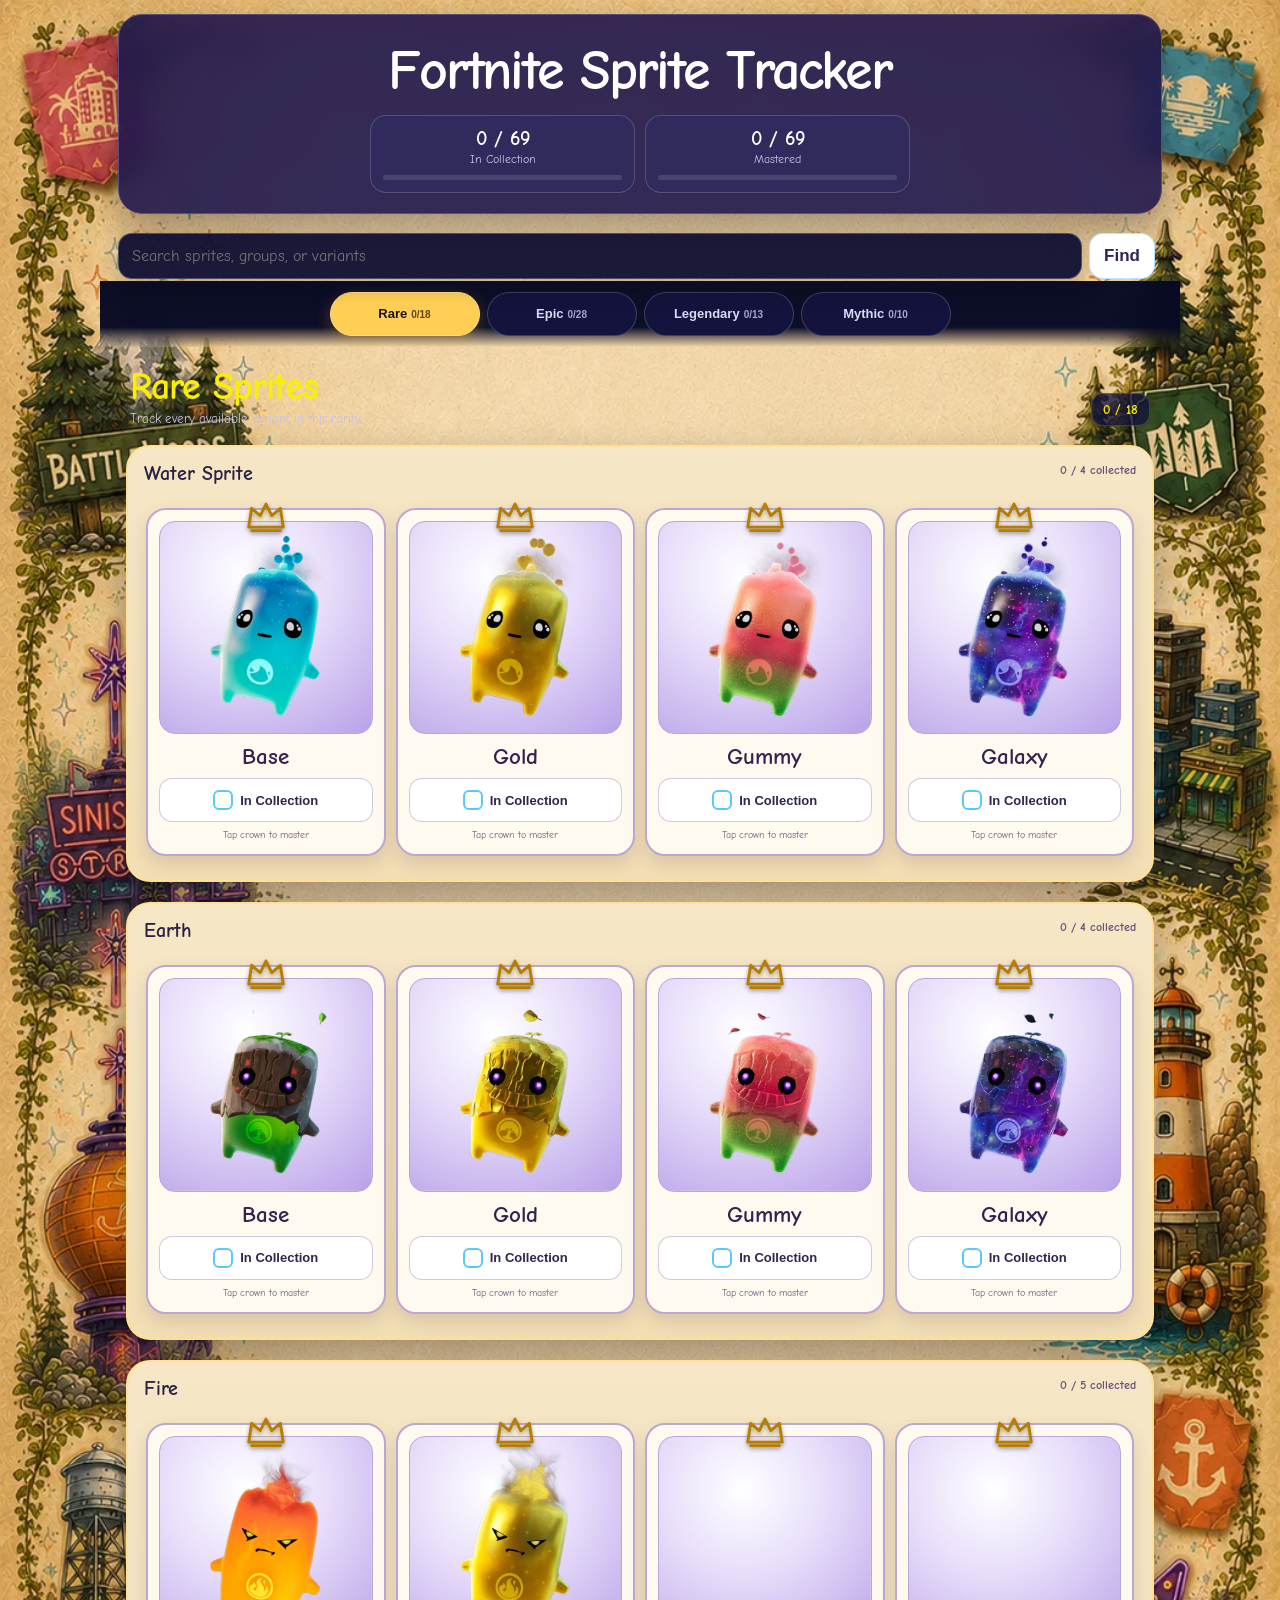
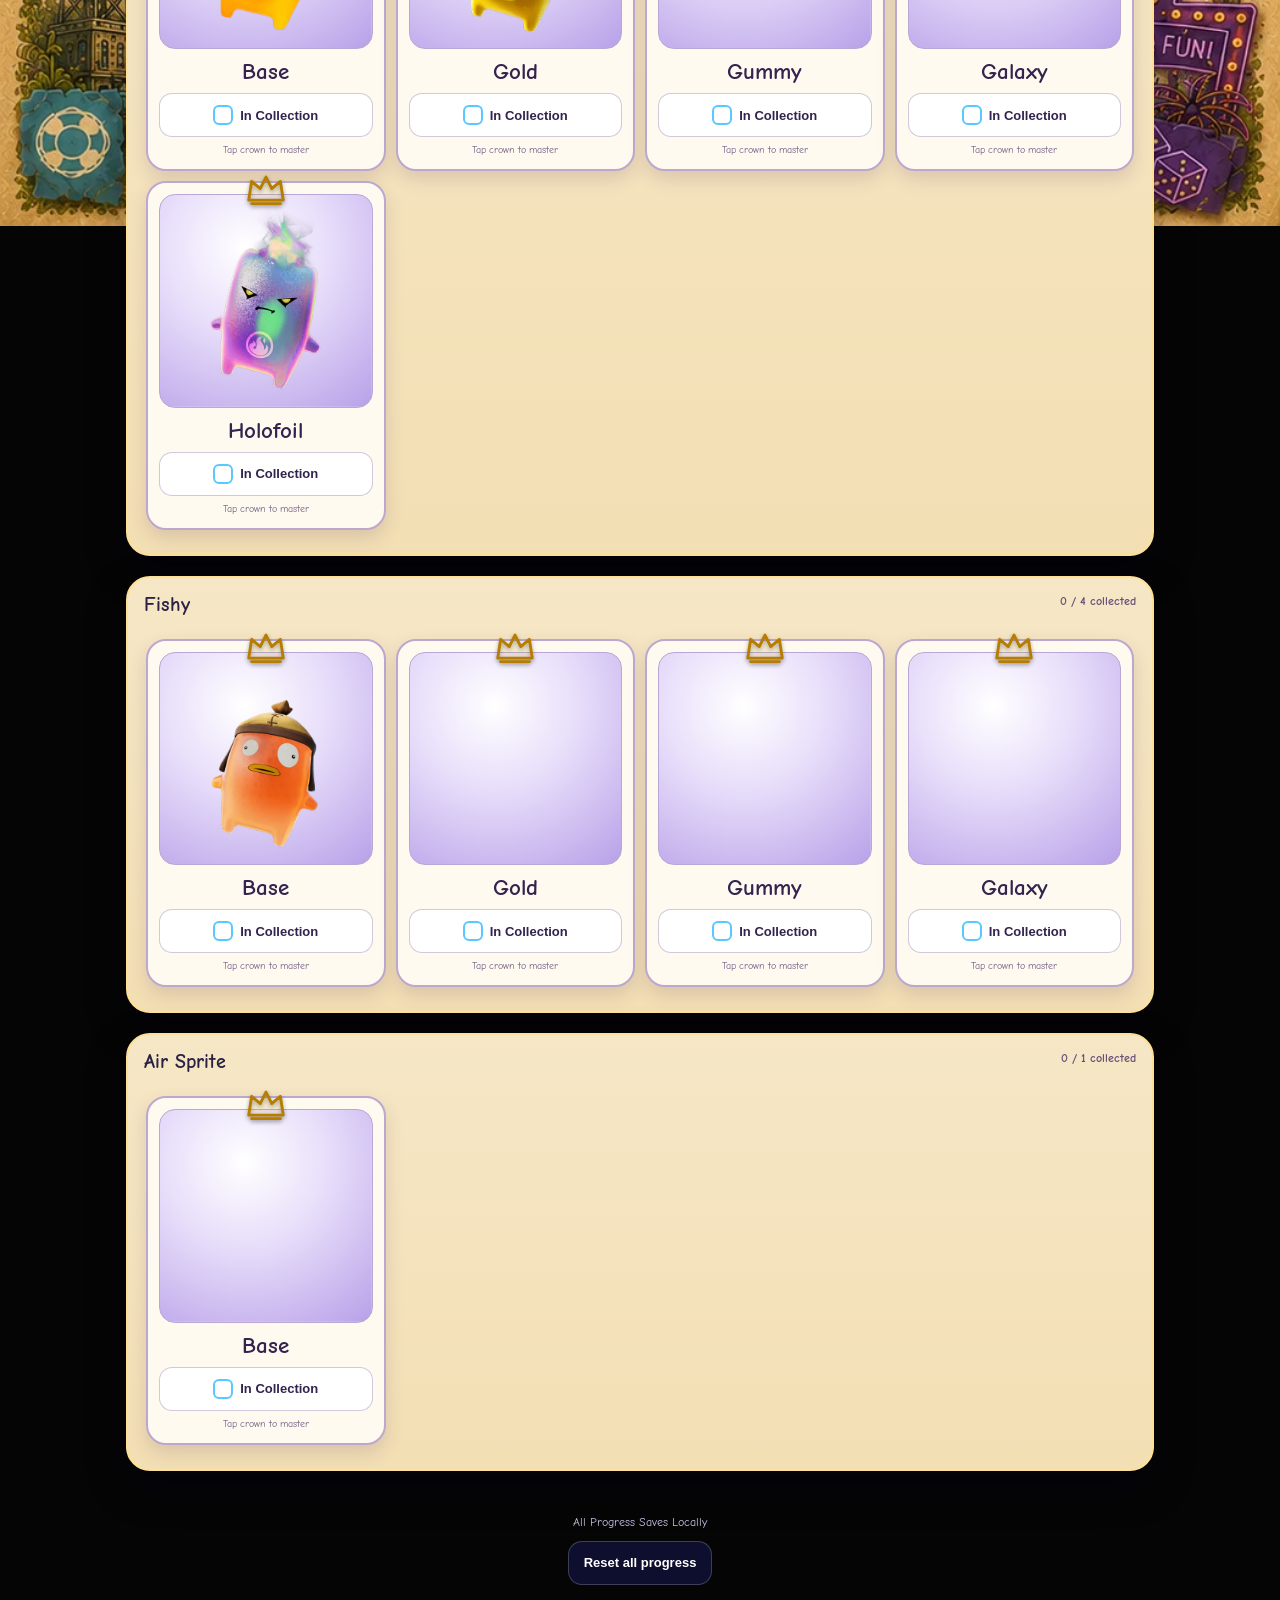
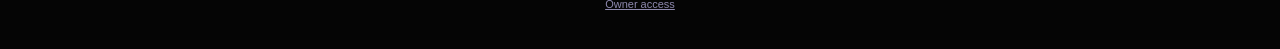
==== commit ad65a3c5: "Add files via upload" ====
--- a/index.html
+++ b/index.html
@@ -11,6 +11,8 @@
   <title>Fortnite Sprite Tracker</title>
   <link rel="manifest" href="manifest.webmanifest">
   <link rel="apple-touch-icon" href="icons/icon-180.png">
+  <link rel="preload" as="font" href="fonts/comic-neue-regular.woff2" type="font/woff2" crossorigin>
+  <link rel="preload" as="font" href="fonts/comic-neue-bold.woff2" type="font/woff2" crossorigin>
   <link rel="preload" as="image" href="published-assets/theme-body-bg-image.webp" fetchpriority="high">
   <link rel="stylesheet" href="styles.css">
 </head>
@@ -25,12 +27,14 @@
       <p class="sub" id="heroSubtitle" hidden></p>
 
       <div class="summary" role="group" aria-label="Overall progress">
-        <div>
+        <div id="collectedSummaryBox" class="summary-box" data-summary-box="collected">
+          <button class="summary-move-handle editor-only" type="button" aria-label="Move In Collection box">Move</button>
           <strong id="collectedTotal">0 / 0</strong>
           <span id="collectedLabel">In Collection</span>
           <span class="progress-track" aria-hidden="true"><i id="collectedBar"></i></span>
         </div>
-        <div>
+        <div id="masteredSummaryBox" class="summary-box" data-summary-box="mastered">
+          <button class="summary-move-handle editor-only" type="button" aria-label="Move Mastered box">Move</button>
           <strong id="masteredTotal">0 / 0</strong>
           <span id="masteredLabel">Mastered</span>
           <span class="progress-track" aria-hidden="true"><i id="masteredBar"></i></span>
@@ -44,6 +48,7 @@
         <button id="editorMenuBtn" class="editor-menu-btn" type="button" aria-expanded="false" aria-controls="editorTools">Editing tools <span aria-hidden="true">▾</span></button>
         <div id="editorTools" class="editor-tools" hidden>
           <button id="saveChangesBtn" class="save-edit-btn" type="button">Save changes</button>
+          <button id="cloudSyncBtn" type="button">Automatic sync: Off</button>
           <button id="publishDesignBtn" class="publish-edit-btn" type="button">Prepare public design</button>
           <button id="designStudioBtn" type="button">Design Studio</button>
           <button id="addFamilyBtn" type="button">Add sprite group</button>
@@ -53,6 +58,7 @@
           <button id="lockOwnerBtn" type="button">Lock owner mode</button>
           <input id="importFile" class="visually-hidden" type="file" accept="application/json,.json">
         </div>
+        <p id="cloudSyncStatus" class="editor-sync-status" role="status">Design changes are saved only in this browser.</p>
       </div>
     </section>
 
@@ -250,6 +256,14 @@
         <label class="check-field"><input id="editShowSummary" type="checkbox"> Show progress summary</label>
         <p class="field-help">Leave any text box empty to remove that text from the page.</p>
 
+        <details class="editor-subsection">
+          <summary>Progress box positions</summary>
+          <div class="editor-subsection-body">
+            <label>Placement<select id="editSummaryPositionMode"><option value="flow">Default centered position</option><option value="free">Custom positions</option></select></label>
+            <p class="field-help">In Edit Mode, drag the Move handle on either progress box to place it independently. On phones, only the handle moves the box, so swiping elsewhere still scrolls the page. Choose Default centered position here to reset both boxes.</p>
+          </div>
+        </details>
+
         <details class="editor-subsection" open>
           <summary>Header image and box style</summary>
           <div class="editor-subsection-body">
@@ -395,6 +409,28 @@
     </form>
   </dialog>
 
+  <dialog id="cloudSyncDialog" class="editor-dialog">
+    <form id="cloudSyncForm">
+      <div class="dialog-head"><h2>Automatic browser sync</h2><button class="icon-close" type="button" data-close-dialog aria-label="Close">×</button></div>
+      <div class="dialog-body">
+        <p class="field-help sync-intro">Connect the owner editor to the GitHub repository once. Each saved design change will update the public design automatically; other open browsers check for updates in the background.</p>
+        <div class="field-grid">
+          <label>Repository owner<input id="syncRepoOwner" type="text" autocomplete="off" value="SnorkyTheBeard" required></label>
+          <label>Repository name<input id="syncRepoName" type="text" autocomplete="off" value="Sprite-Checklist" required></label>
+          <label>Branch<input id="syncRepoBranch" type="text" autocomplete="off" value="main" required></label>
+          <label>Design file<input id="syncRepoPath" type="text" autocomplete="off" value="published-design.js" required></label>
+        </div>
+        <label>Fine-grained GitHub token<input id="syncGithubToken" type="password" autocomplete="off" spellcheck="false" placeholder="Paste a token with Contents: read and write"></label>
+        <p id="syncStoredTokenNote" class="field-help" hidden>A token is already stored on this browser. Leave the field empty to keep it.</p>
+        <label class="check-field"><input id="syncEnabled" type="checkbox" checked> Automatically publish every saved design change</label>
+        <p class="field-help">Create a fine-grained token restricted to only this repository with Contents permission set to Read and write. The token stays in this owner browser and is never included in public designs or backups. <a href="https://github.com/settings/personal-access-tokens/new" target="_blank" rel="noopener noreferrer">Create token on GitHub</a></p>
+        <p id="cloudSyncDialogStatus" class="sync-dialog-status" role="status"></p>
+        <button id="disconnectCloudSyncBtn" class="secondary-wide" type="button">Remove saved connection</button>
+        <div class="dialog-actions"><button type="button" data-close-dialog>Cancel</button><button id="connectCloudSyncBtn" class="primary-btn" type="submit">Connect and publish now</button></div>
+      </div>
+    </form>
+  </dialog>
+
   <dialog id="resetDialog" class="reset-dialog">
     <form method="dialog">
       <h2>Reset your checklist?</h2>
--- a/styles.css
+++ b/styles.css
@@ -1,3 +1,6 @@
+@font-face { font-family:"Sprite Playful"; src:url("fonts/comic-neue-regular.woff2") format("woff2"); font-style:normal; font-weight:400; font-display:swap; }
+@font-face { font-family:"Sprite Playful"; src:url("fonts/comic-neue-bold.woff2") format("woff2"); font-style:normal; font-weight:700; font-display:swap; }
+
 :root {
   color-scheme: dark;
   --ink:#2a2144;
@@ -10,7 +13,7 @@
   --shadow:0 16px 38px rgba(4,4,20,.34);
   --safe-top:env(safe-area-inset-top, 0px);
   --safe-bottom:env(safe-area-inset-bottom, 0px);
-  --font-body:"Comic Sans MS","Trebuchet MS",cursive;
+  --font-body:"Sprite Playful","Trebuchet MS",cursive;
   --font-heading:var(--font-body);
   --font-button:-apple-system,BlinkMacSystemFont,"Segoe UI",Roboto,Arial,sans-serif;
   --theme-text:#f9f001;
@@ -25,6 +28,7 @@
   --theme-header-border:#564d80;
   --theme-header-radius:24px;
   --theme-header-opacity:90%;
+  --theme-header-surface:rgba(33,24,77,.9);
   --theme-header-height:0px;
   --theme-page-bg:transparent;
   --theme-page-image:none;
@@ -63,6 +67,7 @@
   margin:0;
   min-width:280px;
   min-height:100vh;
+  min-height:100dvh;
   overflow-x:hidden;
   font-family:var(--font-body);
   font-size:var(--theme-base-size);
@@ -107,12 +112,13 @@
   color:var(--theme-header-text);
   border:1px solid var(--theme-header-border);
   border-radius:var(--theme-header-radius);
-  background-color:color-mix(in srgb,var(--theme-header-bg) var(--theme-header-opacity),transparent);
+  background-color:var(--theme-header-surface,var(--theme-header-bg));
   background-image:var(--theme-header-image);
   background-position:center;
   background-size:var(--theme-header-size);
   background-repeat:var(--theme-header-repeat,no-repeat);
   box-shadow:var(--shadow);
+  -webkit-backdrop-filter:blur(12px);
   backdrop-filter:blur(12px);
 }
 .hero > .edit-chip { position:absolute; top:12px; right:12px; }
@@ -120,13 +126,46 @@
 h1 { margin:6px 0 8px; font-family:var(--font-heading); font-size:clamp(28px,8vw,var(--theme-title-size)); line-height:.96; letter-spacing:-.04em; text-wrap:balance; }
 .sub { margin:0 auto; max-width:620px; color:var(--theme-muted); font-size:14px; line-height:1.45; text-wrap:balance; }
 .summary { display:grid; grid-template-columns:1fr 1fr; gap:10px; max-width:540px; margin:16px auto 0; }
-.summary > div { padding:11px 12px 12px; border-radius:16px; background:var(--theme-summary-bg); border:1px solid var(--line); }
+.summary-box { position:relative; padding:11px 12px 12px; border-radius:16px; background:var(--theme-summary-bg); border:1px solid var(--line); }
 .summary strong { display:block; font-size:20px; }
 .summary span:not(.progress-track) { display:block; color:#c8c3e5; font-size:12px; margin-top:2px; }
 .progress-track { display:block; height:5px; margin-top:9px; overflow:hidden; border-radius:99px; background:rgba(255,255,255,.12); }
 .progress-track i { display:block; width:0; height:100%; border-radius:inherit; transition:width .25s ease; }
 #collectedBar { background:linear-gradient(90deg,#59c8ff,#8b72ff); }
 #masteredBar { background:linear-gradient(90deg,#f4b82e,#ffe184); }
+.summary-move-handle {
+  position:absolute;
+  left:50%;
+  top:-13px;
+  z-index:5;
+  min-height:30px;
+  padding:5px 11px;
+  border:1px solid #a8efff;
+  border-radius:999px;
+  color:#10142b;
+  background:linear-gradient(180deg,#baf4ff,#8bdcff);
+  box-shadow:0 5px 14px rgba(0,0,0,.28);
+  font-size:11px;
+  font-weight:950;
+  line-height:1;
+  cursor:grab;
+  touch-action:none;
+  transform:translateX(-50%);
+  user-select:none;
+  -webkit-user-select:none;
+}
+.summary-move-handle:active { cursor:grabbing; }
+.hero.summary-free-positioning { min-height:220px; min-height:max(220px,var(--theme-header-height)); }
+.hero.summary-free-positioning .summary { display:block; width:0; height:0; max-width:none; margin:0; }
+.hero.summary-free-positioning .summary-box {
+  position:absolute;
+  left:var(--summary-x,50%);
+  top:var(--summary-y,72%);
+  z-index:3;
+  width:min(240px,calc(50% - 20px));
+  transform:translate(-50%,-50%);
+}
+.hero.summary-free-positioning .summary-box.is-summary-moving { outline:3px solid #9be8ff; outline-offset:3px; box-shadow:0 16px 34px rgba(0,0,0,.42); }
 
 .editor-dock { display:flex; align-items:flex-start; flex-wrap:wrap; gap:8px; margin:10px 0 -1px; }
 .editor-dock button,.edit-chip,.inline-actions button { min-height:42px; padding:8px 12px; border:1px solid rgba(255,255,255,.2); border-radius:12px; color:#fff; background:rgba(22,22,66,.94); font-weight:900; cursor:pointer; }
@@ -141,6 +180,9 @@
 .editor-tools { width:100%; min-width:0; display:grid; grid-template-columns:minmax(0,1fr); gap:7px; padding:2px 0; }
 .editor-tools[hidden] { display:none!important; }
 .editor-tools button { width:100%; min-width:0; white-space:normal; overflow-wrap:anywhere; }
+.editor-sync-status { margin:0; padding:7px 3px 2px; color:#aaa5c8; font-size:11px; line-height:1.4; }
+.editor-sync-status.is-synced { color:#a9f3c0; }
+.editor-sync-status.is-error { color:#ffb9c4; }
 .is-hidden-editor { position:relative; }
 body.edit-mode .collection,body.edit-mode .card { outline:2px dashed rgba(87,78,139,.28); outline-offset:-6px; }
 body.edit-mode .is-hidden-editor { opacity:.48; filter:saturate(.45); }
@@ -162,10 +204,10 @@
   font:inherit;
   font-size:16px;
 }
-.sprite-search-form input:focus { border-color:var(--theme-accent); box-shadow:0 0 0 3px color-mix(in srgb,var(--theme-accent) 30%,transparent); }
-.sprite-search-form button { min-height:46px; padding:9px 14px; color:var(--theme-button-text); border:1px solid color-mix(in srgb,var(--theme-accent) 45%,transparent); border-radius:14px; background:var(--theme-button-bg); font-weight:900; cursor:pointer; }
+.sprite-search-form input:focus { border-color:var(--theme-accent); box-shadow:0 0 0 3px rgba(89,200,255,.3); box-shadow:0 0 0 3px color-mix(in srgb,var(--theme-accent) 30%,transparent); }
+.sprite-search-form button { min-height:46px; padding:9px 14px; color:var(--theme-button-text); border:1px solid rgba(89,200,255,.45); border-color:color-mix(in srgb,var(--theme-accent) 45%,transparent); border-radius:14px; background:var(--theme-button-bg); font-weight:900; cursor:pointer; }
 .sprite-search-form .search-clear { color:#ddd8f8; border-color:rgba(255,255,255,.18); background:#252552; }
-.sprite-search-results { position:absolute; inset:calc(100% + 6px) 0 auto; max-height:min(58vh,430px); overflow:auto; padding:7px; border:1px solid rgba(255,255,255,.2); border-radius:16px; color:#fff; background:rgba(13,14,49,.98); box-shadow:0 22px 55px rgba(0,0,0,.55); backdrop-filter:blur(16px); }
+.sprite-search-results { position:absolute; inset:calc(100% + 6px) 0 auto; max-height:min(58vh,430px); overflow:auto; padding:7px; border:1px solid rgba(255,255,255,.2); border-radius:16px; color:#fff; background:rgba(13,14,49,.98); box-shadow:0 22px 55px rgba(0,0,0,.55); -webkit-backdrop-filter:blur(16px); backdrop-filter:blur(16px); }
 .sprite-search-result { width:100%; min-height:54px; display:grid; grid-template-columns:minmax(0,1fr) auto; align-items:center; gap:10px; padding:9px 10px; color:#fff; border:0; border-radius:11px; background:transparent; text-align:left; cursor:pointer; }
 .sprite-search-result:hover,.sprite-search-result:focus-visible { background:rgba(127,220,255,.15); }
 .sprite-search-result strong,.sprite-search-result small { display:block; overflow-wrap:anywhere; }
@@ -173,7 +215,7 @@
 .sprite-search-result-status { max-width:105px; color:#9be8ff; font-size:10px; font-weight:900; text-align:right; }
 .sprite-search-empty { margin:0; padding:14px 11px; color:#c8c3e5; text-align:center; font-size:13px; }
 .card.search-target { outline:4px solid var(--theme-accent); outline-offset:3px; animation:search-target-pulse .75s ease-in-out 3 alternate; }
-@keyframes search-target-pulse { from { box-shadow:var(--shadow); } to { box-shadow:0 0 0 8px color-mix(in srgb,var(--theme-accent) 28%,transparent),var(--shadow); } }
+@keyframes search-target-pulse { from { box-shadow:var(--shadow); } to { box-shadow:0 0 0 8px rgba(89,200,255,.28),var(--shadow); box-shadow:0 0 0 8px color-mix(in srgb,var(--theme-accent) 28%,transparent),var(--shadow); } }
 
 .rarity-tabs {
   position:sticky;
@@ -186,6 +228,7 @@
   padding:11px 12px;
   scrollbar-width:none;
   background:linear-gradient(180deg,rgba(8,10,36,.98) 70%,rgba(8,10,36,0));
+  -webkit-backdrop-filter:blur(12px);
   backdrop-filter:blur(12px);
 }
 .rarity-tabs::-webkit-scrollbar,.variant-row::-webkit-scrollbar { display:none; }
@@ -202,7 +245,7 @@
   cursor:pointer;
 }
 .tab small { margin-left:4px; color:#aaa5c8; font-size:10px; }
-.tab[aria-selected="true"] { color:#19102c; background:var(--theme-tab-active); border-color:color-mix(in srgb,var(--theme-tab-active) 70%,#fff); box-shadow:0 5px 16px rgba(244,177,48,.25); }
+.tab[aria-selected="true"] { color:#19102c; background:var(--theme-tab-active); border-color:#ffe6a1; border-color:color-mix(in srgb,var(--theme-tab-active) 70%,#fff); box-shadow:0 5px 16px rgba(244,177,48,.25); }
 .tab[aria-selected="true"] small { color:#624313; }
 
 .page-head { display:flex; align-items:flex-end; justify-content:space-between; gap:16px; padding:11px 4px 7px; }
@@ -241,10 +284,11 @@
   display:flex;
   gap:10px;
   overflow-x:auto;
-  overflow-y:visible;
+  overflow-y:hidden;
   scroll-snap-type:none;
-  overscroll-behavior:auto;
-  touch-action:pan-y pinch-zoom;
+  overscroll-behavior-x:contain;
+  scroll-behavior:auto;
+  touch-action:pan-x pan-y pinch-zoom;
   -webkit-overflow-scrolling:touch;
   padding:22px 2px 8px;
   scrollbar-width:none;
@@ -281,7 +325,7 @@
 .image-button { width:100%; height:100%; display:grid; place-items:center; border:0; padding:0; border-radius:inherit; background:none; cursor:pointer; }
 .drop-hint { position:absolute; inset:auto 7px 7px; z-index:7; min-height:28px; align-items:center; justify-content:center; padding:5px 8px; border:1px dashed rgba(255,255,255,.8); border-radius:9px; color:#fff; background:rgba(25,21,65,.84); font-size:10px; font-weight:950; text-align:center; pointer-events:none; transition:.16s ease; }
 .image-wrap.drop-ready { outline:4px solid var(--theme-accent); outline-offset:3px; }
-.image-wrap.drop-ready .drop-hint { inset:7px; min-height:0; font-size:14px; background:color-mix(in srgb,var(--theme-accent) 72%,rgba(20,18,58,.92)); }
+.image-wrap.drop-ready .drop-hint { inset:7px; min-height:0; font-size:14px; background:rgba(50,139,183,.94); background:color-mix(in srgb,var(--theme-accent) 72%,rgba(20,18,58,.92)); }
 .image-wrap.drop-saving .drop-hint { inset:7px; min-height:0; font-size:0; background:rgba(20,18,58,.92); }
 .image-wrap.drop-saving .drop-hint::after { content:"Saving image…"; font-size:13px; }
 .image-wrap img { width:92%; height:92%; object-fit:contain; transition:transform .18s ease,filter .18s ease; }
@@ -307,7 +351,7 @@
 .owner-access-btn { display:block; margin:8px auto 0; padding:5px 9px; border:0; color:#8e89ae; background:transparent; font-size:11px; text-decoration:underline; cursor:pointer; }
 .reset-btn, .dialog-actions button { min-height:44px; border:1px solid rgba(255,255,255,.2); border-radius:14px; padding:10px 15px; color:#fff; background:rgba(18,18,58,.82); font-weight:900; cursor:pointer; }
 .reset-dialog,.editor-dialog { width:min(92vw,520px); max-height:min(90vh,760px); padding:0; color:#fff; border:1px solid rgba(255,255,255,.2); border-radius:22px; background:#17173f; box-shadow:0 30px 90px rgba(0,0,0,.7); }
-.reset-dialog::backdrop,.editor-dialog::backdrop { background:rgba(3,3,14,.72); backdrop-filter:blur(4px); }
+.reset-dialog::backdrop,.editor-dialog::backdrop { background:rgba(3,3,14,.72); -webkit-backdrop-filter:blur(4px); backdrop-filter:blur(4px); }
 .reset-dialog form { padding:22px; }
 .reset-dialog h2 { margin:0 0 7px; }
 .reset-dialog p { margin:0; color:#c8c3e5; line-height:1.5; }
@@ -324,7 +368,7 @@
 .icon-close { width:42px; height:42px; border:1px solid rgba(255,255,255,.18); border-radius:12px; color:#fff; background:#232353; font-size:28px; line-height:1; cursor:pointer; }
 .dialog-body { padding:17px 18px 20px; overflow:auto; }
 .dialog-body > label,.field-grid label { display:block; margin-bottom:13px; color:#d8d5ef; font-size:12px; font-weight:850; }
-.dialog-body input[type="text"],.dialog-body textarea,.dialog-body input[type="file"],.dialog-body select { width:100%; margin-top:5px; padding:11px; border:1px solid rgba(255,255,255,.2); border-radius:12px; color:#fff; background:#0d0e31; }
+.dialog-body input[type="text"],.dialog-body input[type="password"],.dialog-body textarea,.dialog-body input[type="file"],.dialog-body select { width:100%; margin-top:5px; padding:11px; border:1px solid rgba(255,255,255,.2); border-radius:12px; color:#fff; background:#0d0e31; }
 .dialog-body input[type="color"] { width:100%; height:44px; margin-top:5px; padding:3px; border:1px solid rgba(255,255,255,.2); border-radius:11px; background:#0d0e31; cursor:pointer; }
 .dialog-body input[type="range"] { width:calc(100% - 52px); margin-top:12px; accent-color:var(--theme-accent); }
 .dialog-body .range-output { display:inline-block; width:48px; color:#9be8ff; text-align:right; font-weight:900; }
@@ -333,6 +377,15 @@
 .dialog-body .check-field { display:flex; align-items:center; gap:9px; padding:11px; border:1px solid rgba(255,255,255,.16); border-radius:12px; background:rgba(255,255,255,.05); font-size:13px; }
 .check-field input { width:20px; height:20px; flex:none; accent-color:#7fdcff; }
 .field-help { margin:3px 0 0; color:#aaa5c8; font-size:11px; line-height:1.45; }
+.field-help a { color:#9be8ff; }
+.sync-intro { margin:0 0 15px; font-size:12px; }
+.sync-dialog-status { min-height:18px; margin:12px 0 5px; color:#9be8ff; font-size:12px; font-weight:850; }
+.editor-save-status { min-height:20px; margin:12px 0 2px; padding:10px 12px; border:1px solid rgba(155,232,255,.28); border-radius:11px; color:#d8f7ff; background:rgba(40,104,132,.24); font-size:12px; font-weight:850; line-height:1.4; }
+.editor-save-status:empty { display:none; }
+.editor-save-status.is-working { color:#fff0b2; border-color:rgba(255,217,94,.42); background:rgba(116,85,17,.3); }
+.editor-save-status.is-ready { color:#bff7ce; border-color:rgba(113,227,145,.4); background:rgba(32,112,58,.28); }
+.editor-save-status.is-error { color:#ffd7dd; border-color:rgba(255,120,142,.52); background:rgba(126,39,58,.5); }
+.editor-dialog button:disabled { opacity:.5; cursor:wait; }
 .editor-preview { min-height:150px; display:grid; place-items:center; margin:4px 0 10px; overflow:hidden; border:1px dashed rgba(255,255,255,.24); border-radius:16px; background:#0d0e31; }
 .editor-preview img { max-width:100%; max-height:230px; object-fit:contain; }
 .editor-preview img:not([src]),.editor-preview img[src=""] { display:none; }
@@ -362,7 +415,7 @@
 .page-head p:not(.page-eyebrow),.summary span:not(.progress-track),footer,.page-swipe-hint { color:var(--theme-muted); }
 .box { border-color:var(--theme-accent); }
 .card.collected .box,.check-badge { background:var(--theme-accent); }
-.custom-art { position:fixed; top:0; z-index:0; width:var(--theme-art-width); height:100vh; object-fit:contain; pointer-events:none; }
+.custom-art { position:fixed; top:0; z-index:0; width:var(--theme-art-width); height:100vh; height:100dvh; object-fit:contain; pointer-events:none; }
 .art-left { left:0; object-position:left center; }
 .art-right { right:0; object-position:right center; }
 body.hide-stars::before { display:none; }
@@ -390,9 +443,10 @@
   .row-hint,.page-swipe-hint { display:none; }
 }
 
-@media (max-width:390px) {
+@media (max-width:480px) {
   .hero { padding-inline:12px; }
-  .summary > div { padding-inline:8px; }
+  .summary-box { padding-inline:8px; }
+  .hero.summary-free-positioning .summary-box { width:min(210px,calc(50% - 12px)); }
   .tab { min-width:68px; padding-inline:10px; font-size:13px; }
   .page-head { align-items:flex-start; }
   .page-head p:not(.page-eyebrow) { max-width:220px; }
@@ -408,6 +462,10 @@
   #checklistPage { padding-inline:4px; }
 }
 
+@supports (-webkit-touch-callout:none) {
+  body { background-attachment:scroll; }
+}
+
 @media (prefers-reduced-motion:reduce) {
   html { scroll-behavior:auto; }
   *,*::before,*::after { scroll-behavior:auto!important; transition-duration:.01ms!important; }
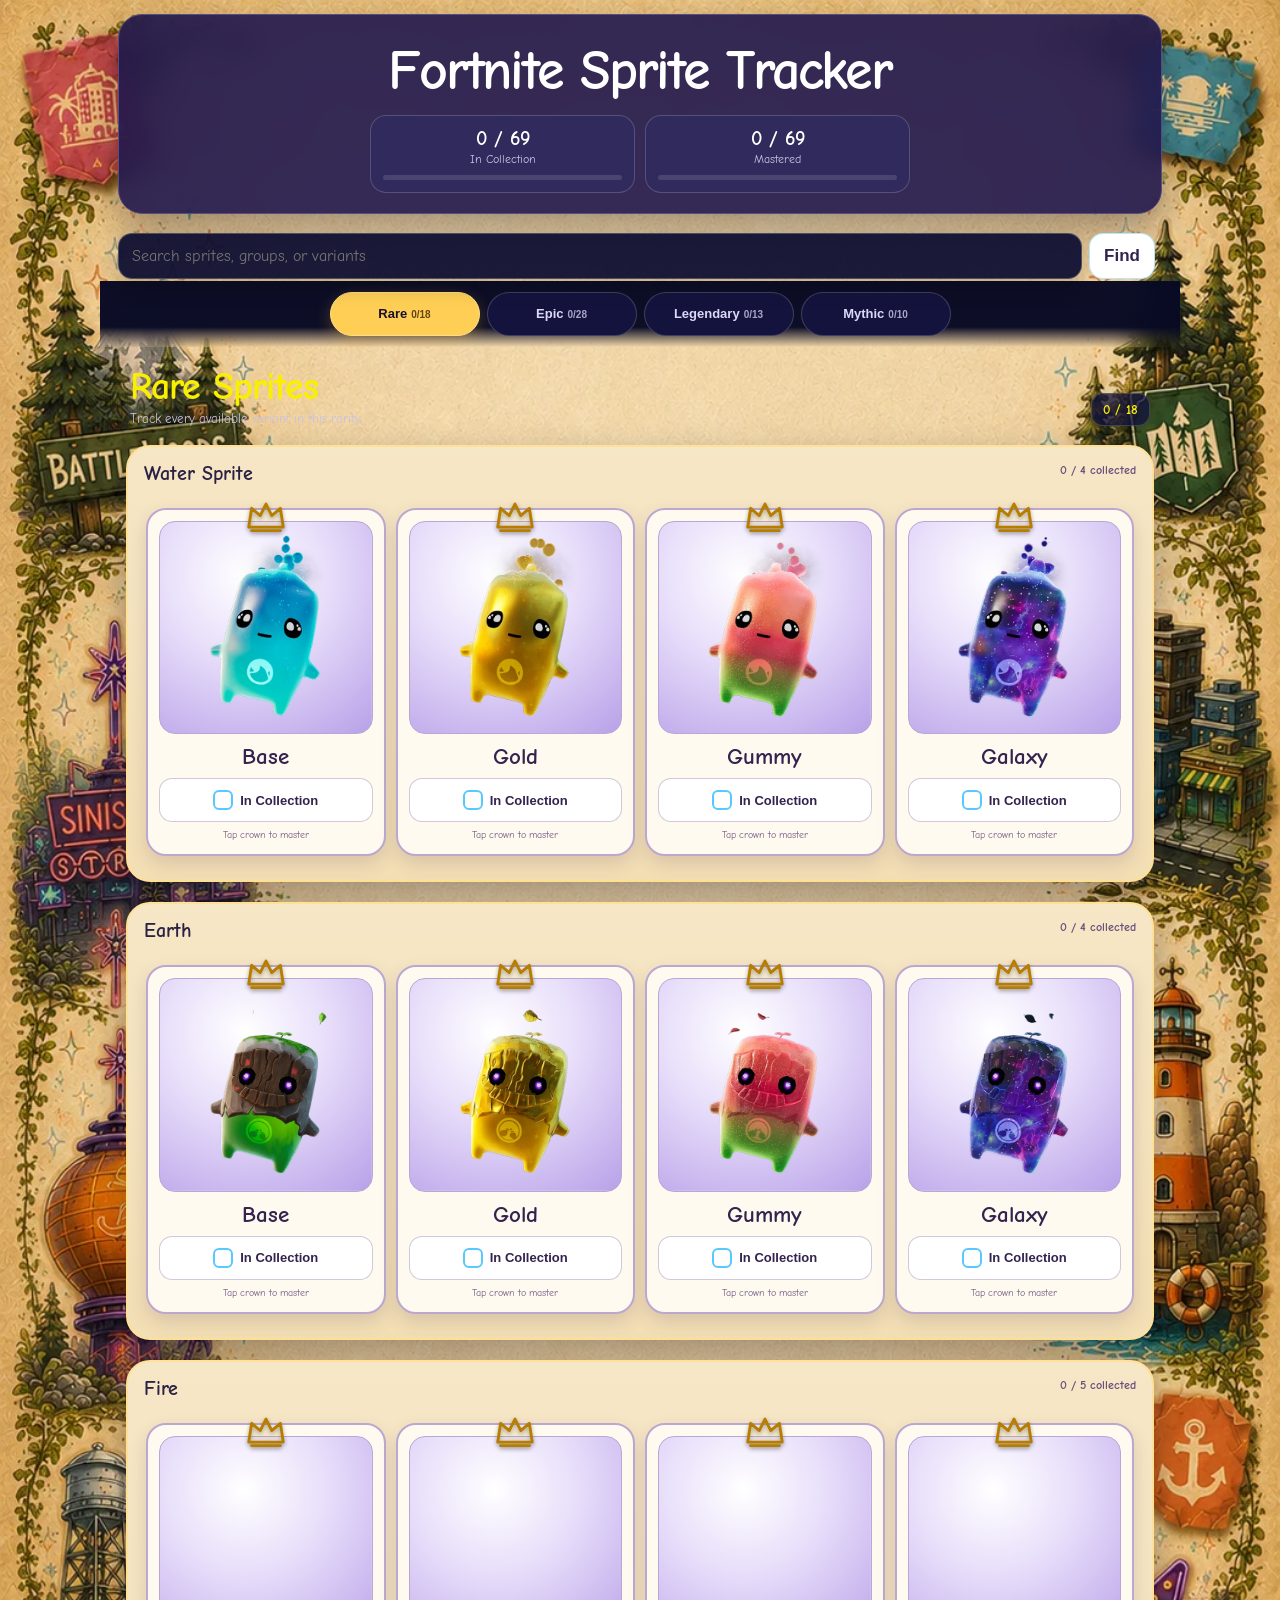
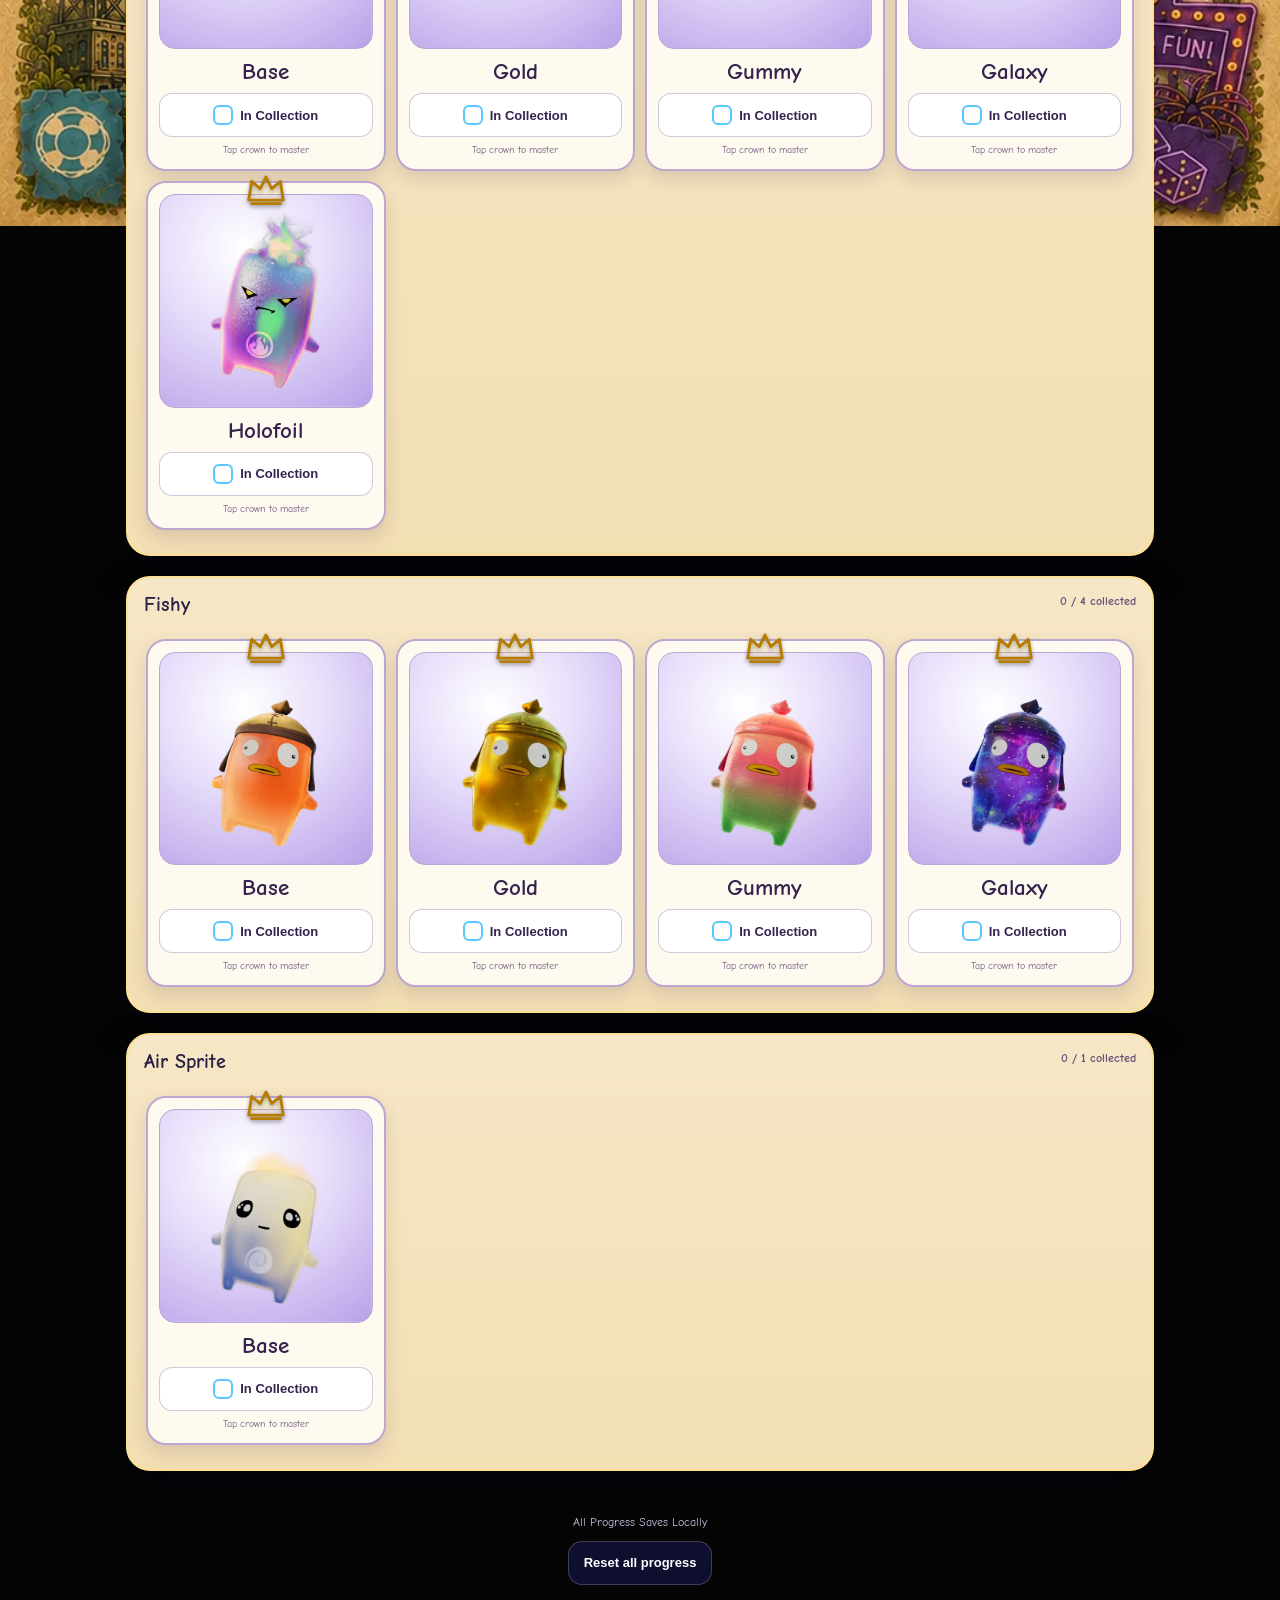
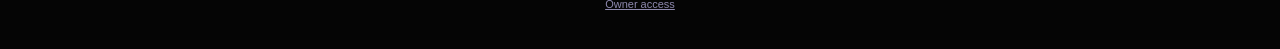
==== commit 9dfc2e1e: "Add files via upload" ====
--- a/index.html
+++ b/index.html
@@ -279,7 +279,7 @@
               <label>Box opacity<input id="editHeaderOpacity" type="range" min="0" max="100" step="1"><span class="range-output" id="editHeaderOpacityOutput"></span></label>
               <label>Minimum height<input id="editHeaderHeight" type="range" min="0" max="420" step="10"><span class="range-output" id="editHeaderHeightOutput"></span></label>
             </div>
-            <p class="field-help">Header artwork is automatically resized for a wide 1600 × 700 area. A height of 0 uses the text and counters to size the box automatically.</p>
+            <p class="field-help">Header artwork keeps its original detail when it already fits, or is resized at high quality up to 2000 × 1000. A height of 0 uses the text and counters to size the box automatically.</p>
           </div>
         </details>
         <div class="dialog-actions"><button type="button" data-close-dialog>Cancel</button><button class="primary-btn" type="submit">Save header</button></div>
--- a/styles.css
+++ b/styles.css
@@ -460,6 +460,12 @@
 @media (max-width:760px) {
   .custom-art { width:min(var(--theme-art-width),22vw); }
   #checklistPage { padding-inline:4px; }
+  .variant-row { padding-inline:0; scroll-padding-inline:0; }
+  .card { min-width:0; flex-basis:calc((100% - 12px) / 2); }
+}
+
+@media (max-width:340px) {
+  .card { flex-basis:100%; }
 }
 
 @supports (-webkit-touch-callout:none) {
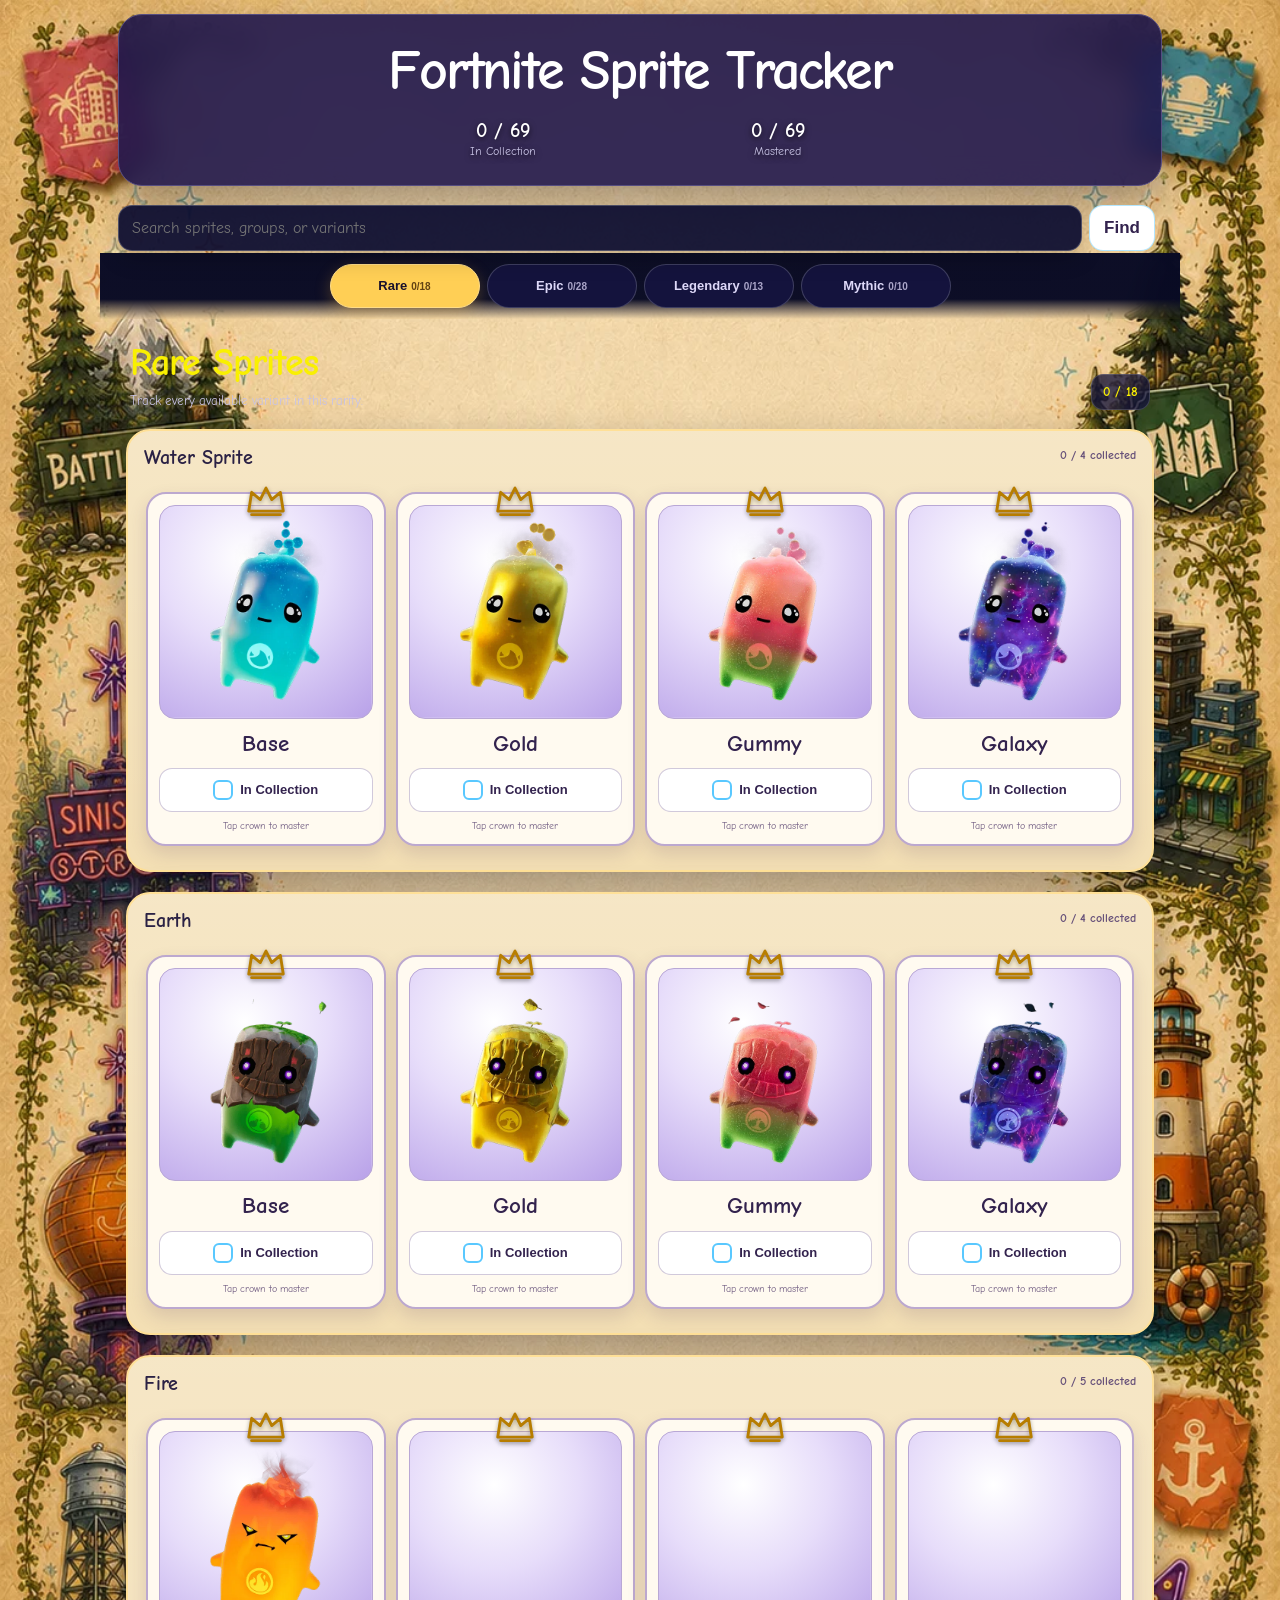
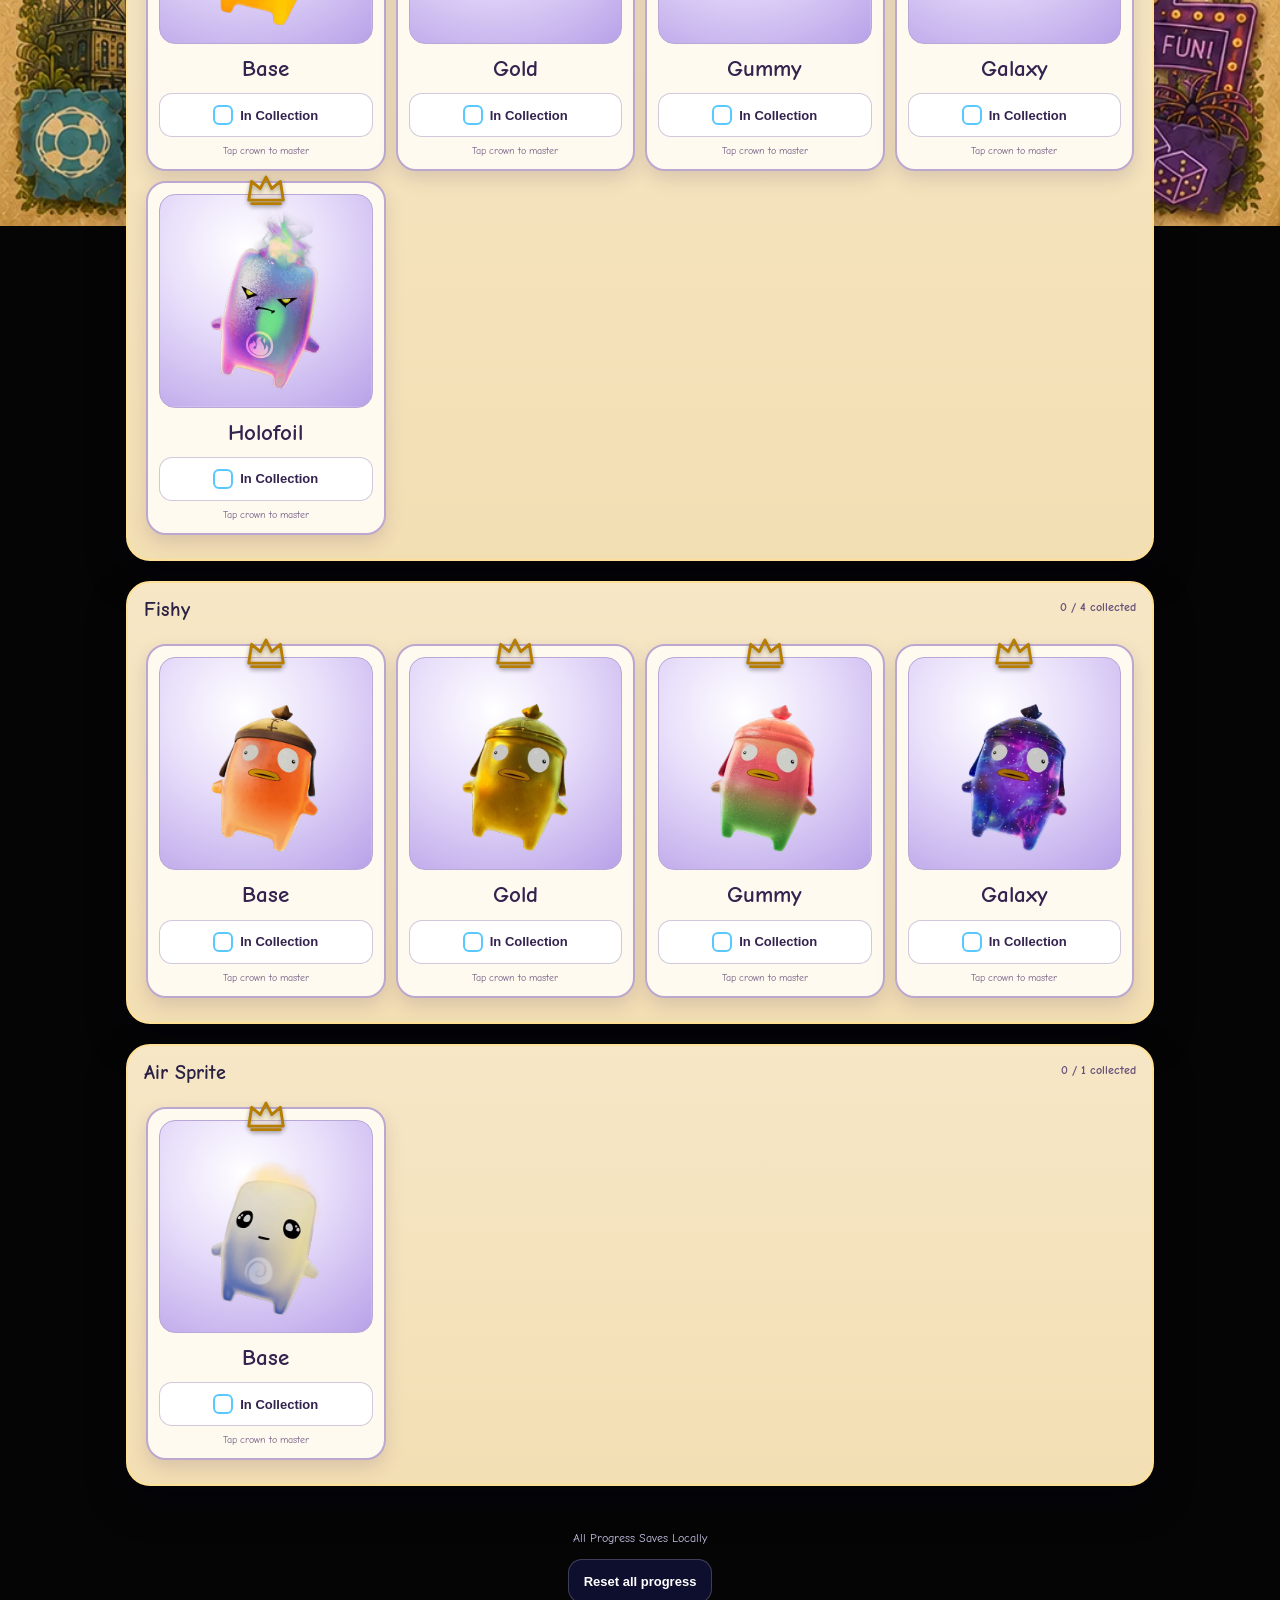
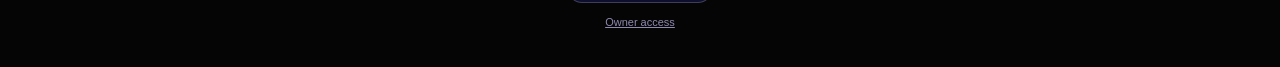
==== commit 2a238960: "Add files via upload" ====
--- a/index.html
+++ b/index.html
@@ -20,7 +20,7 @@
   <a class="skip-link" href="#collections">Skip to checklist</a>
 
   <div class="app-shell">
-    <header class="hero" id="hero">
+    <header class="hero summary-text-only summary-bars-hidden" id="hero">
       <button class="edit-chip editor-only" id="editHeaderBtn" type="button">Edit header</button>
       <p class="kicker" id="heroKicker" hidden></p>
       <h1 id="heroTitle">Fortnite Sprite Tracker</h1>
@@ -28,13 +28,13 @@
 
       <div class="summary" role="group" aria-label="Overall progress">
         <div id="collectedSummaryBox" class="summary-box" data-summary-box="collected">
-          <button class="summary-move-handle editor-only" type="button" aria-label="Move In Collection box">Move</button>
+          <button class="summary-move-handle editor-only" type="button" aria-label="Move In Collection text">Move</button>
           <strong id="collectedTotal">0 / 0</strong>
           <span id="collectedLabel">In Collection</span>
           <span class="progress-track" aria-hidden="true"><i id="collectedBar"></i></span>
         </div>
         <div id="masteredSummaryBox" class="summary-box" data-summary-box="mastered">
-          <button class="summary-move-handle editor-only" type="button" aria-label="Move Mastered box">Move</button>
+          <button class="summary-move-handle editor-only" type="button" aria-label="Move Mastered text">Move</button>
           <strong id="masteredTotal">0 / 0</strong>
           <span id="masteredLabel">Mastered</span>
           <span class="progress-track" aria-hidden="true"><i id="masteredBar"></i></span>
@@ -212,14 +212,30 @@
         </details>
 
         <details>
-          <summary>Tabs, counters, and buttons</summary>
-          <div class="studio-section field-grid">
-            <label>Tab color<input id="themeTabBgColor" type="color"></label>
-            <label>Selected tab color<input id="themeTabActiveColor" type="color"></label>
-            <label>Progress-box color<input id="themeSummaryBgColor" type="color"></label>
-            <label>Button color<input id="themeButtonBgColor" type="color"></label>
-            <label>Button text<input id="themeButtonTextColor" type="color"></label>
-            <label>Check/accent color<input id="themeAccentColor" type="color"></label>
+          <summary>Tabs, progress text, and buttons</summary>
+          <div class="studio-section">
+            <p class="field-help">Text only places In Collection and Mastered directly on the header. Choose Boxed only when you want a separate background behind each counter.</p>
+            <div class="field-grid">
+              <label>Progress style<select id="themeSummaryStyle"><option value="text">Text only</option><option value="boxed">Boxed</option></select></label>
+              <label>Progress font<select id="themeSummaryFont" data-summary-font-select></select></label>
+              <label>Text effect<select id="themeSummaryTextEffect"><option value="shadow">Soft shadow</option><option value="glow">Glow</option><option value="none">None</option></select></label>
+              <label>Effect color<input id="themeSummaryEffectColor" type="color"></label>
+              <label>Effect strength<input id="themeSummaryEffectStrength" type="range" min="0" max="20" step="1"><span class="range-output" id="themeSummaryEffectStrengthOutput"></span></label>
+              <label>Number size<input id="themeSummaryNumberSize" type="range" min="14" max="42" step="1"><span class="range-output" id="themeSummaryNumberSizeOutput"></span></label>
+              <label>Label size<input id="themeSummaryLabelSize" type="range" min="9" max="26" step="1"><span class="range-output" id="themeSummaryLabelSizeOutput"></span></label>
+              <label>Number color<input id="themeSummaryNumberColor" type="color"></label>
+              <label>Label color<input id="themeSummaryLabelColor" type="color"></label>
+              <label>Box color<input id="themeSummaryBgColor" type="color"></label>
+              <label>Box border<input id="themeSummaryBorderColor" type="color"></label>
+              <label>Box roundness<input id="themeSummaryRadius" type="range" min="0" max="30" step="1"><span class="range-output" id="themeSummaryRadiusOutput"></span></label>
+              <label>Box opacity<input id="themeSummaryOpacity" type="range" min="0" max="100" step="1"><span class="range-output" id="themeSummaryOpacityOutput"></span></label>
+              <label>Tab color<input id="themeTabBgColor" type="color"></label>
+              <label>Selected tab color<input id="themeTabActiveColor" type="color"></label>
+              <label>Button color<input id="themeButtonBgColor" type="color"></label>
+              <label>Button text<input id="themeButtonTextColor" type="color"></label>
+              <label>Check/accent color<input id="themeAccentColor" type="color"></label>
+            </div>
+            <label class="check-field"><input id="themeSummaryShowBars" type="checkbox"> Show progress lines beneath the text</label>
           </div>
         </details>
 
@@ -256,11 +272,34 @@
         <label class="check-field"><input id="editShowSummary" type="checkbox"> Show progress summary</label>
         <p class="field-help">Leave any text box empty to remove that text from the page.</p>
 
+        <details class="editor-subsection" open>
+          <summary>Progress text and style</summary>
+          <div class="editor-subsection-body">
+            <p class="field-help">Text only removes the background and border so the two counters sit directly on the header artwork.</p>
+            <div class="field-grid">
+              <label>Style<select id="editSummaryStyle"><option value="text">Text only</option><option value="boxed">Boxed</option></select></label>
+              <label>Font<select id="editSummaryFont" data-summary-font-select></select></label>
+              <label>Text effect<select id="editSummaryTextEffect"><option value="shadow">Soft shadow</option><option value="glow">Glow</option><option value="none">None</option></select></label>
+              <label>Effect color<input id="editSummaryEffectColor" type="color"></label>
+              <label>Effect strength<input id="editSummaryEffectStrength" type="range" min="0" max="20" step="1"><span class="range-output" id="editSummaryEffectStrengthOutput"></span></label>
+              <label>Number size<input id="editSummaryNumberSize" type="range" min="14" max="42" step="1"><span class="range-output" id="editSummaryNumberSizeOutput"></span></label>
+              <label>Label size<input id="editSummaryLabelSize" type="range" min="9" max="26" step="1"><span class="range-output" id="editSummaryLabelSizeOutput"></span></label>
+              <label>Number color<input id="editSummaryNumberColor" type="color"></label>
+              <label>Label color<input id="editSummaryLabelColor" type="color"></label>
+              <label>Box color<input id="editSummaryBgColor" type="color"></label>
+              <label>Box border<input id="editSummaryBorderColor" type="color"></label>
+              <label>Box roundness<input id="editSummaryRadius" type="range" min="0" max="30" step="1"><span class="range-output" id="editSummaryRadiusOutput"></span></label>
+              <label>Box opacity<input id="editSummaryOpacity" type="range" min="0" max="100" step="1"><span class="range-output" id="editSummaryOpacityOutput"></span></label>
+            </div>
+            <label class="check-field"><input id="editSummaryShowBars" type="checkbox"> Show progress lines beneath the text</label>
+          </div>
+        </details>
+
         <details class="editor-subsection">
-          <summary>Progress box positions</summary>
+          <summary>Progress text positions</summary>
           <div class="editor-subsection-body">
             <label>Placement<select id="editSummaryPositionMode"><option value="flow">Default centered position</option><option value="free">Custom positions</option></select></label>
-            <p class="field-help">In Edit Mode, drag the Move handle on either progress box to place it independently. On phones, only the handle moves the box, so swiping elsewhere still scrolls the page. Choose Default centered position here to reset both boxes.</p>
+            <p class="field-help">In Edit Mode, drag the Move handle on either counter to place it independently. On phones, only the handle moves it, so swiping elsewhere still scrolls the page. Choose Default centered position here to reset both counters.</p>
           </div>
         </details>
 
--- a/styles.css
+++ b/styles.css
@@ -16,6 +16,7 @@
   --font-body:"Sprite Playful","Trebuchet MS",cursive;
   --font-heading:var(--font-body);
   --font-button:-apple-system,BlinkMacSystemFont,"Segoe UI",Roboto,Arial,sans-serif;
+  --font-summary:var(--font-body);
   --theme-text:#f9f001;
   --theme-muted:#c8c3e5;
   --theme-body-bg:#050505;
@@ -49,6 +50,14 @@
   --theme-tab-bg:#14133d;
   --theme-tab-active:#ffcf55;
   --theme-summary-bg:#302b5c;
+  --theme-summary-surface:rgba(48,43,92,1);
+  --theme-summary-border:#564d80;
+  --theme-summary-number:#ffffff;
+  --theme-summary-label:#c8c3e5;
+  --theme-summary-radius:16px;
+  --theme-summary-number-size:20px;
+  --theme-summary-label-size:12px;
+  --theme-summary-text-shadow:0 2px 6px rgba(0,0,0,.75);
   --theme-button-bg:#ffffff;
   --theme-button-text:#33234e;
   --theme-accent:#59c8ff;
@@ -62,7 +71,7 @@
 }
 
 * { box-sizing:border-box; -webkit-tap-highlight-color:transparent; }
-html { scroll-behavior:smooth; background:#050505; }
+html { scroll-behavior:smooth; background:#050505; -webkit-text-size-adjust:100%; text-size-adjust:100%; }
 body {
   margin:0;
   min-width:280px;
@@ -70,7 +79,9 @@
   min-height:100dvh;
   overflow-x:hidden;
   font-family:var(--font-body);
+  font-synthesis:none;
   font-size:var(--theme-base-size);
+  line-height:1.4;
   color:var(--theme-text);
   background-color:var(--theme-body-bg);
   background-image:var(--theme-body-image);
@@ -95,6 +106,7 @@
 }
 
 button { font-family:var(--font-button); font-size:inherit; }
+input,select,textarea { font:inherit; }
 button:focus-visible, a:focus-visible { outline:3px solid #9be8ff; outline-offset:3px; }
 .visually-hidden { position:absolute!important; width:1px!important; height:1px!important; padding:0!important; margin:-1px!important; overflow:hidden!important; clip:rect(0,0,0,0)!important; white-space:nowrap!important; border:0!important; }
 [hidden] { display:none!important; }
@@ -126,13 +138,15 @@
 h1 { margin:6px 0 8px; font-family:var(--font-heading); font-size:clamp(28px,8vw,var(--theme-title-size)); line-height:.96; letter-spacing:-.04em; text-wrap:balance; }
 .sub { margin:0 auto; max-width:620px; color:var(--theme-muted); font-size:14px; line-height:1.45; text-wrap:balance; }
 .summary { display:grid; grid-template-columns:1fr 1fr; gap:10px; max-width:540px; margin:16px auto 0; }
-.summary-box { position:relative; padding:11px 12px 12px; border-radius:16px; background:var(--theme-summary-bg); border:1px solid var(--line); }
-.summary strong { display:block; font-size:20px; }
-.summary span:not(.progress-track) { display:block; color:#c8c3e5; font-size:12px; margin-top:2px; }
+.summary-box { position:relative; min-width:0; padding:11px 12px 12px; border:1px solid var(--theme-summary-border); border-radius:var(--theme-summary-radius); color:var(--theme-summary-number); background:var(--theme-summary-surface,var(--theme-summary-bg)); font-family:var(--font-summary); }
+.summary strong { display:block; color:var(--theme-summary-number); font-size:var(--theme-summary-number-size); font-weight:800; line-height:1; font-variant-numeric:tabular-nums; text-shadow:var(--theme-summary-text-shadow); }
+.summary-box > span:not(.progress-track) { display:block; margin-top:3px; color:var(--theme-summary-label); font-size:var(--theme-summary-label-size); line-height:1.25; text-shadow:var(--theme-summary-text-shadow); }
 .progress-track { display:block; height:5px; margin-top:9px; overflow:hidden; border-radius:99px; background:rgba(255,255,255,.12); }
 .progress-track i { display:block; width:0; height:100%; border-radius:inherit; transition:width .25s ease; }
 #collectedBar { background:linear-gradient(90deg,#59c8ff,#8b72ff); }
 #masteredBar { background:linear-gradient(90deg,#f4b82e,#ffe184); }
+.hero.summary-text-only .summary-box { padding:5px 7px; border-color:transparent; background:transparent; box-shadow:none; }
+.hero.summary-bars-hidden .progress-track { display:none; }
 .summary-move-handle {
   position:absolute;
   left:50%;
@@ -162,7 +176,7 @@
   left:var(--summary-x,50%);
   top:var(--summary-y,72%);
   z-index:3;
-  width:min(240px,calc(50% - 20px));
+  width:clamp(120px,28%,240px);
   transform:translate(-50%,-50%);
 }
 .hero.summary-free-positioning .summary-box.is-summary-moving { outline:3px solid #9be8ff; outline-offset:3px; box-shadow:0 16px 34px rgba(0,0,0,.42); }
@@ -412,7 +426,7 @@
   background-repeat:var(--theme-page-repeat,no-repeat);
 }
 h1,h2,h3,h4,.kicker,.page-eyebrow { font-family:var(--font-heading); }
-.page-head p:not(.page-eyebrow),.summary span:not(.progress-track),footer,.page-swipe-hint { color:var(--theme-muted); }
+.page-head p:not(.page-eyebrow),footer,.page-swipe-hint { color:var(--theme-muted); }
 .box { border-color:var(--theme-accent); }
 .card.collected .box,.check-badge { background:var(--theme-accent); }
 .custom-art { position:fixed; top:0; z-index:0; width:var(--theme-art-width); height:100vh; height:100dvh; object-fit:contain; pointer-events:none; }
@@ -446,7 +460,7 @@
 @media (max-width:480px) {
   .hero { padding-inline:12px; }
   .summary-box { padding-inline:8px; }
-  .hero.summary-free-positioning .summary-box { width:min(210px,calc(50% - 12px)); }
+  .hero.summary-free-positioning .summary-box { width:clamp(118px,42%,210px); }
   .tab { min-width:68px; padding-inline:10px; font-size:13px; }
   .page-head { align-items:flex-start; }
   .page-head p:not(.page-eyebrow) { max-width:220px; }
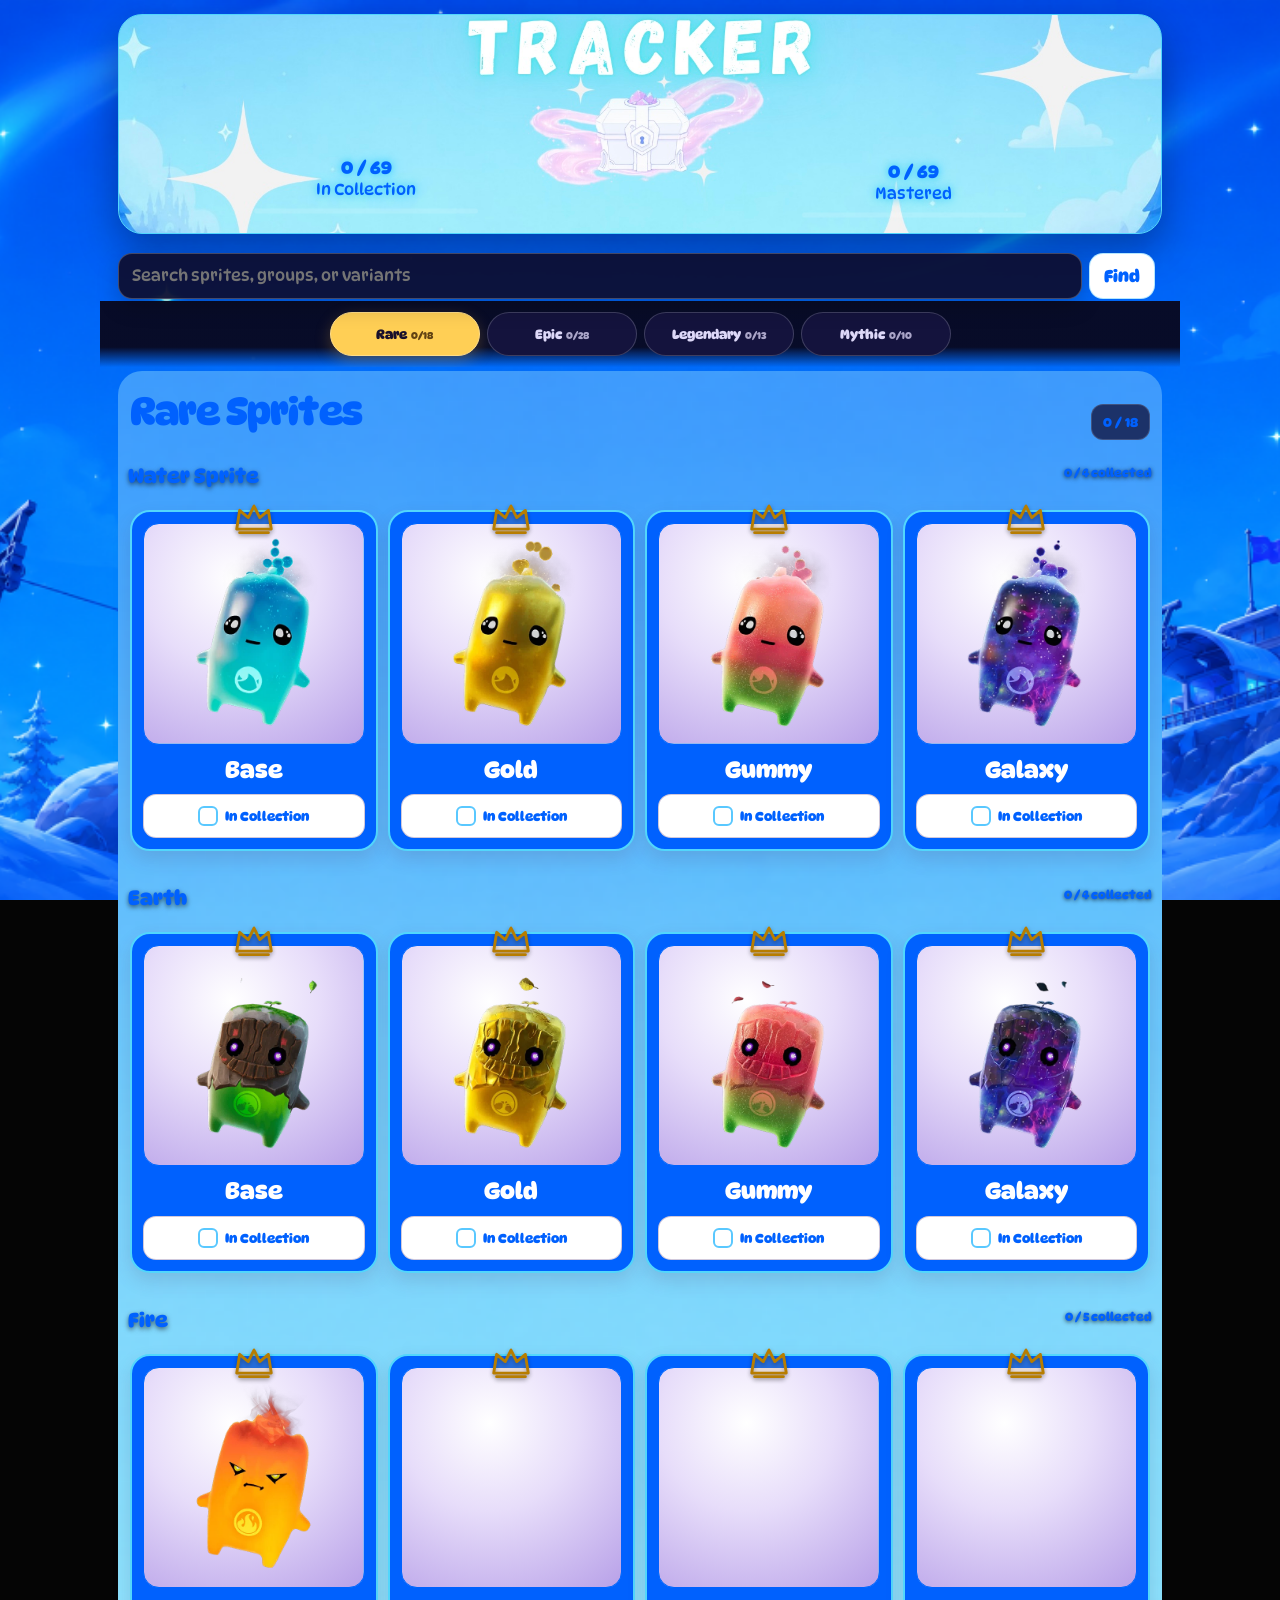
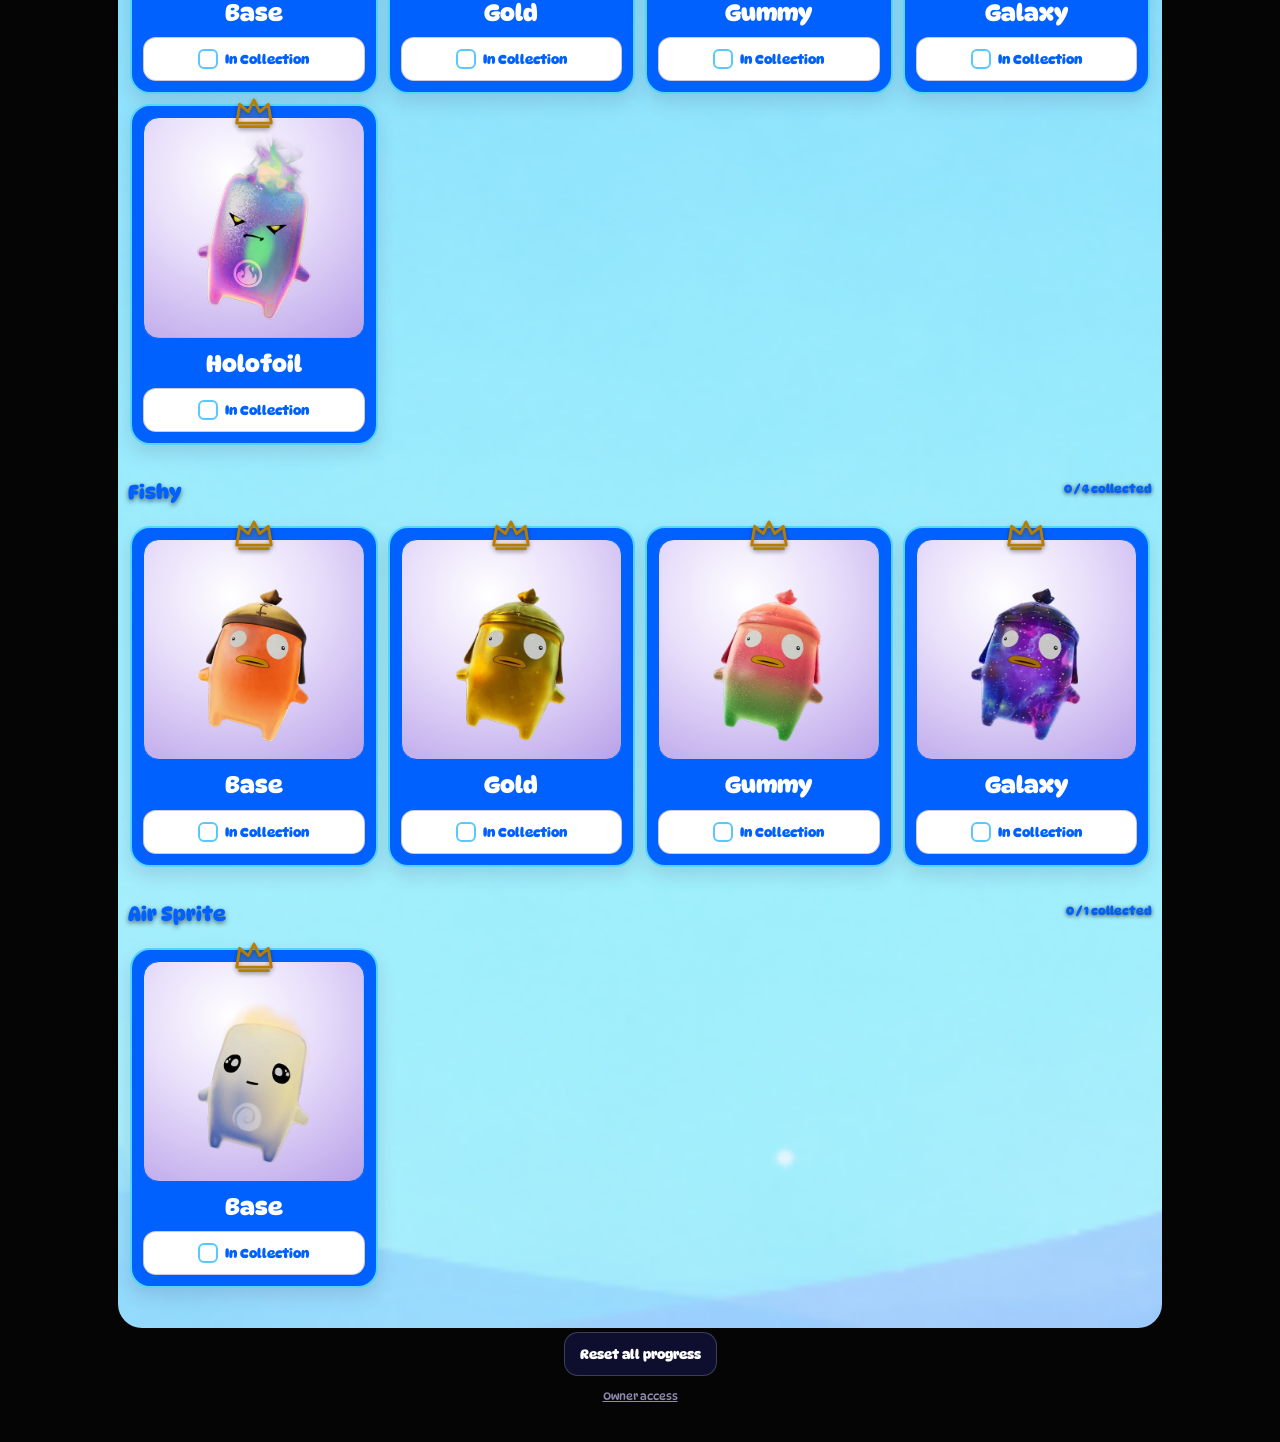
==== commit c7a1c321: "Add files via upload" ====
--- a/index.html
+++ b/index.html
@@ -163,15 +163,24 @@
             </div>
             <label>Page background art<input id="themePageBgFile" type="file" accept="image/*"></label>
             <button id="removePageBgBtn" type="button">Remove page background art</button>
-          </div>
-        </details>
-
-        <details>
-          <summary>Sprite collection boxes</summary>
-          <div class="studio-section">
-            <div class="field-grid">
+            <p class="studio-subheading">Header image for this rarity</p>
+            <label class="check-field"><input id="themePageHeaderEnabled" type="checkbox"> Use a separate header image on this rarity page</label>
+            <div class="field-grid">
+              <label>Header image fit<select id="themePageHeaderMode"><option value="cover">Cover</option><option value="contain">Contain</option><option value="repeat">Repeat pattern</option><option value="stretch">Stretch</option></select></label>
+            </div>
+            <label>Rarity header image<input id="themePageHeaderFile" type="file" accept="image/*"></label>
+            <button id="removePageHeaderBtn" type="button">Use the main header image instead</button>
+          </div>
+        </details>
+
+        <details>
+          <summary>Sprite group container</summary>
+          <div class="studio-section">
+            <p class="field-help">Open layout removes the large outer box while keeping every group title, progress count, and sprite card.</p>
+            <div class="field-grid">
+              <label>Container style<select id="themeCollectionStyle"><option value="open">Open — no outer box</option><option value="boxed">Boxed</option></select></label>
+              <label>Boxed-layout text color<input id="themeCollectionTextColor" type="color"></label>
               <label>Box color<input id="themeCollectionBgColor" type="color"></label>
-              <label>Text color<input id="themeCollectionTextColor" type="color"></label>
               <label>Border color<input id="themeCollectionBorderColor" type="color"></label>
               <label>Corner roundness<input id="themeCollectionRadius" type="range" min="0" max="50" step="1"><span class="range-output" id="themeCollectionRadiusOutput"></span></label>
               <label>Image fit<select id="themeCollectionBgMode"><option value="cover">Cover</option><option value="contain">Contain</option><option value="repeat">Repeat pattern</option><option value="stretch">Stretch</option></select></label>
@@ -340,6 +349,16 @@
         </div>
         <label>Page background image<input id="editPageBgFile" type="file" accept="image/*"></label>
         <button id="removeEditPageBgBtn" class="secondary-wide" type="button">Remove page background image</button>
+        <details class="editor-subsection" open>
+          <summary>Header image for this rarity</summary>
+          <div class="editor-subsection-body">
+            <label class="check-field"><input id="editPageHeaderEnabled" type="checkbox"> Use a separate header image on this rarity page</label>
+            <label>Header image fit<select id="editPageHeaderMode"><option value="cover">Cover</option><option value="contain">Contain</option><option value="repeat">Repeat pattern</option><option value="stretch">Stretch</option></select></label>
+            <label>Rarity header image<input id="editPageHeaderFile" type="file" accept="image/*"></label>
+            <button id="removeEditPageHeaderBtn" class="secondary-wide" type="button">Use the main header image instead</button>
+            <p class="field-help">Upload a different header for Rare, Epic, Legendary, or Mythic. If this option is off, that rarity uses the main header image from Edit header.</p>
+          </div>
+        </details>
         <p class="field-help">These changes apply only to the rarity page currently open.</p>
         <div class="dialog-actions"><button type="button" data-close-dialog>Cancel</button><button class="primary-btn" type="submit">Save changes</button></div>
       </div>
@@ -361,6 +380,7 @@
         <label>Group box background image<input id="editFamilyBgFile" type="file" accept="image/*"></label>
         <button id="removeFamilyBgBtn" class="secondary-wide" type="button">Remove group background image</button>
         <button id="restoreFamilyBgBtn" class="secondary-wide" type="button">Use main group-box design</button>
+        <p class="field-help">Group backgrounds are saved but are visible only when Design Studio → Sprite group container is set to Boxed.</p>
         <label class="check-field"><input id="editFamilyVisible" type="checkbox"> Show this group in the checklist</label>
         <p class="field-help">Hidden groups remain available while Edit Mode is on so you can restore them.</p>
         <button id="deleteFamilyBtn" class="danger-btn wide-action" type="button">Delete this entire group</button>
--- a/styles.css
+++ b/styles.css
@@ -283,6 +283,19 @@
   box-shadow:var(--shadow);
   overflow:hidden;
 }
+body.collection-open .collection {
+  margin-block:14px 24px;
+  padding:4px 2px 0;
+  color:var(--theme-text);
+  border:0;
+  border-radius:0;
+  background-color:transparent;
+  background-image:none;
+  box-shadow:none;
+  overflow:visible;
+}
+body.collection-open .collection-head h3 { color:var(--theme-text); text-shadow:0 2px 5px rgba(0,0,0,.55); }
+body.collection-open .collection-count,body.collection-open .row-hint { color:var(--theme-muted); text-shadow:0 1px 4px rgba(0,0,0,.7); }
 .collection[data-rarity="Epic"] { --rarity:#b177ff; }
 .collection[data-rarity="Legendary"] { --rarity:#ff9f43; }
 .collection[data-rarity="Mythic"] { --rarity:#ffd45f; }
@@ -439,6 +452,7 @@
 .design-studio-body details { margin-bottom:10px; overflow:hidden; border:1px solid rgba(255,255,255,.14); border-radius:15px; background:rgba(255,255,255,.035); }
 .design-studio-body summary { padding:13px 14px; cursor:pointer; color:#fff; font-family:var(--font-heading); font-weight:950; list-style-position:inside; }
 .studio-section { padding:2px 14px 15px; }
+.studio-subheading { margin:18px 0 8px; padding-top:14px; border-top:1px solid rgba(255,255,255,.12); color:#fff; font-weight:950; }
 .studio-section > label { display:block; margin:10px 0 13px; color:#d8d5ef; font-size:12px; font-weight:850; }
 .studio-section input[type="file"],.studio-section select { width:100%; margin-top:5px; padding:10px; border:1px solid rgba(255,255,255,.2); border-radius:11px; color:#fff; background:#0d0e31; }
 .studio-section input[type="color"] { width:100%; height:44px; margin-top:5px; padding:3px; border:1px solid rgba(255,255,255,.2); border-radius:11px; background:#0d0e31; cursor:pointer; }
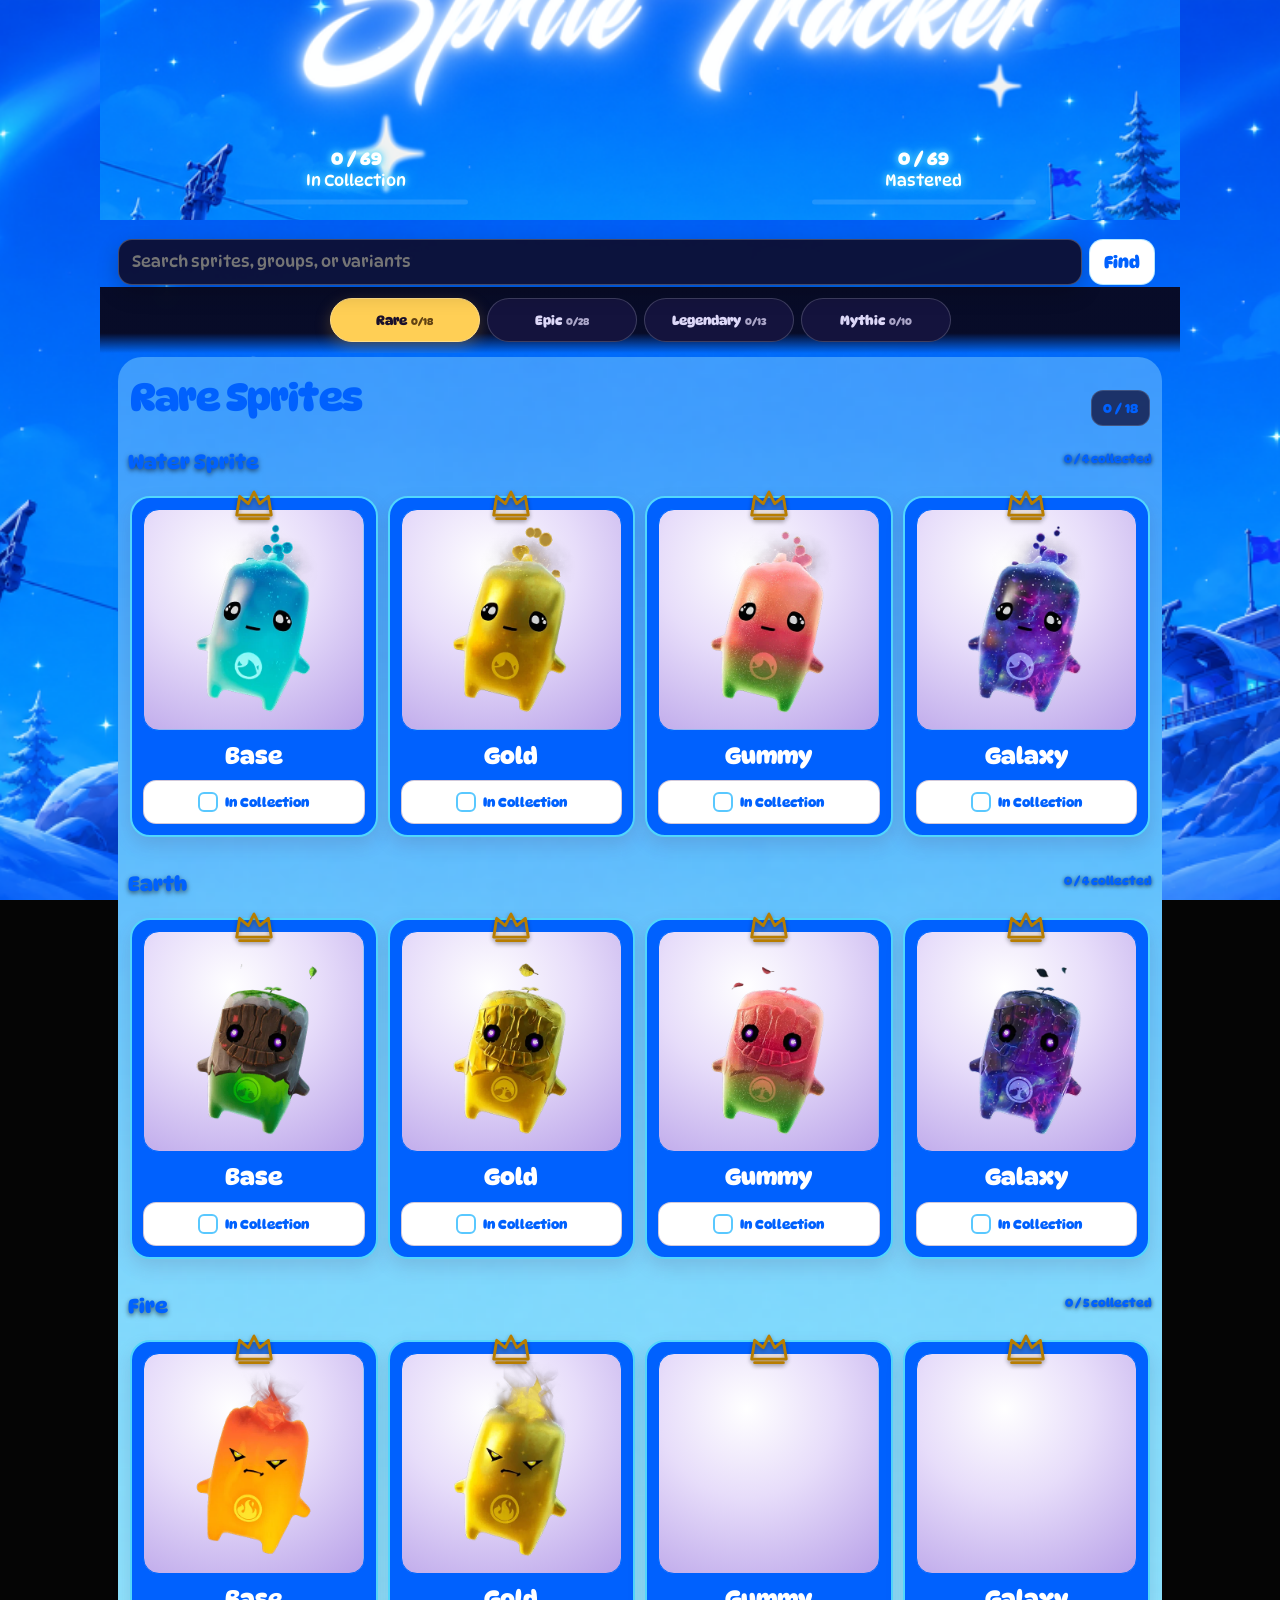
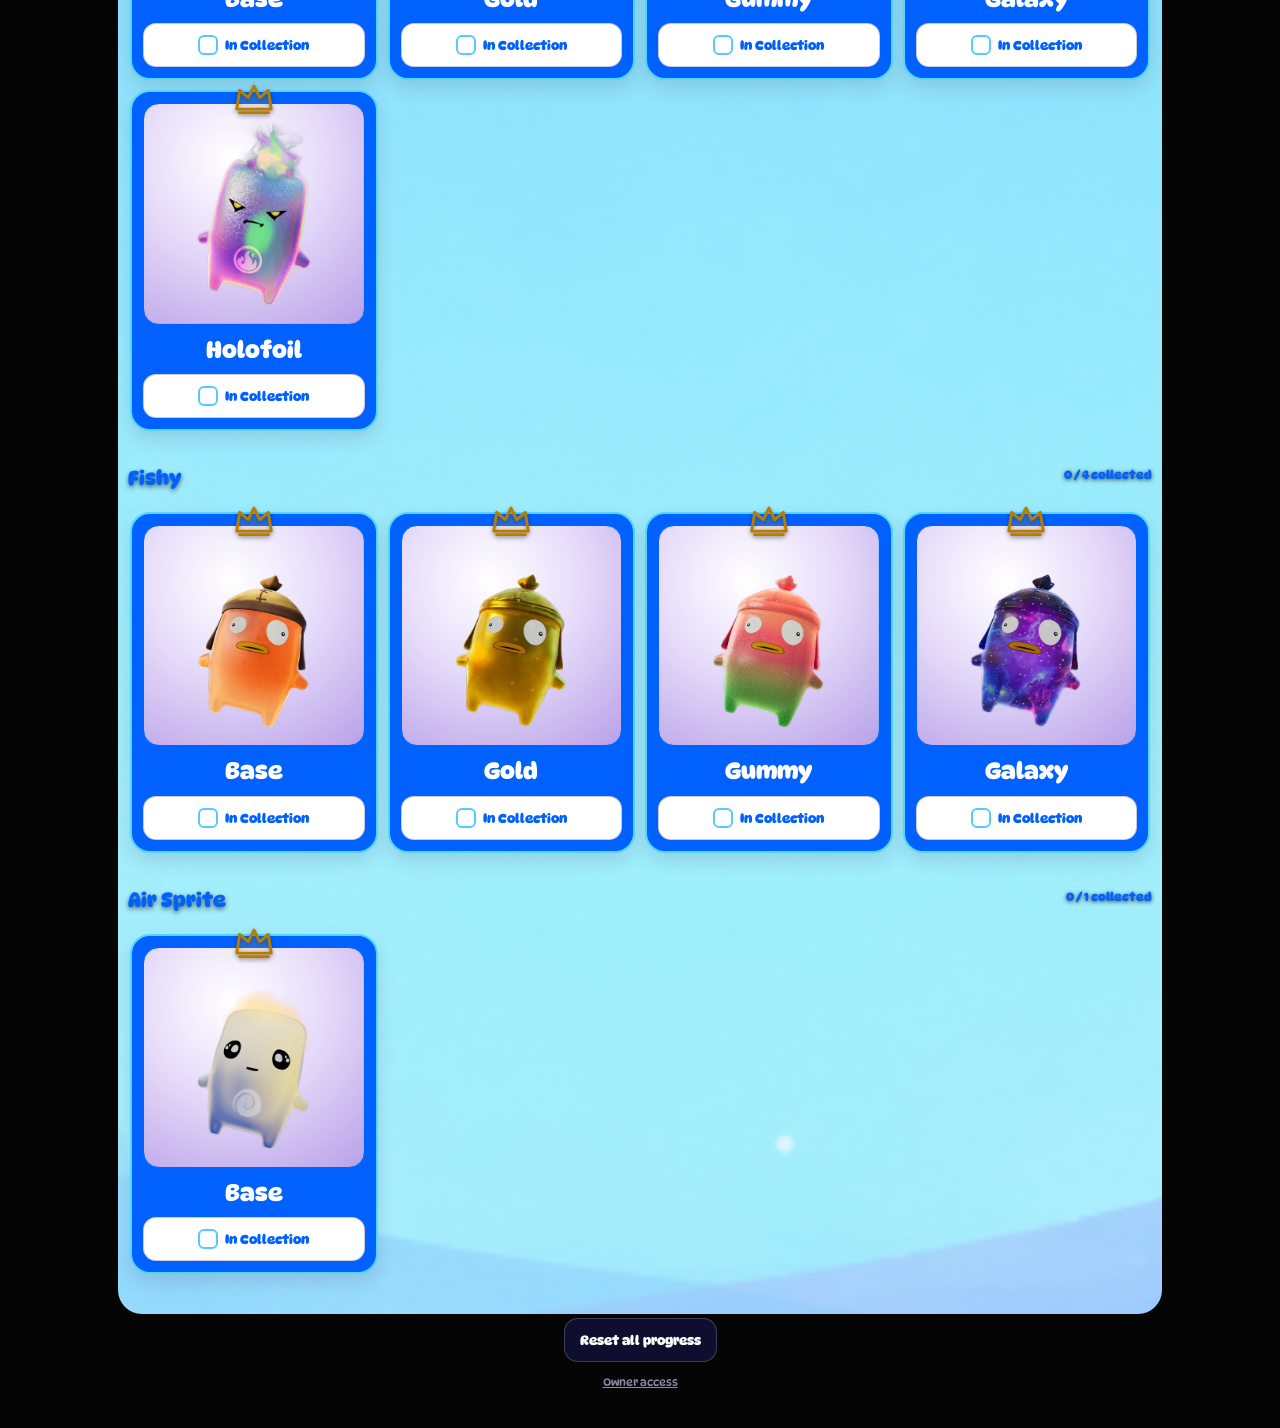
==== commit 260d6f9f: "Add files via upload" ====
--- a/index.html
+++ b/index.html
@@ -11,17 +11,103 @@
   <title>Fortnite Sprite Tracker</title>
   <link rel="manifest" href="manifest.webmanifest">
   <link rel="apple-touch-icon" href="icons/icon-180.png">
+  <script src="published-design.js" fetchpriority="high"></script>
+  <script>
+    (() => {
+      try {
+        const published = window.PUBLISHED_DESIGN && typeof window.PUBLISHED_DESIGN === 'object' ? window.PUBLISHED_DESIGN : {};
+        const saved = JSON.parse(localStorage.getItem('galaxy_sprite_tracker_design_v1') || 'null');
+        const savedAt = Number(saved?._meta?.localUpdatedAt || 0);
+        const publishedAt = Number(published?._meta?.publishedAt || 0);
+        const hasPublishedDesign = Boolean(published && Object.keys(published).length);
+        const design = !saved
+          ? published
+          : !hasPublishedDesign
+            ? saved
+            : (saved?._meta && savedAt > publishedAt ? saved : published);
+        const theme = design?.theme;
+        if (!theme) return;
+
+        const root = document.documentElement;
+        const activeRarity = ['rare','epic','legendary','mythic'].includes(location.hash.slice(1).toLowerCase())
+          ? location.hash.slice(1).toLowerCase().replace(/^./,(letter) => letter.toUpperCase())
+          : 'Rare';
+        const version = Number(design?._meta?.publishedAt || 0);
+        const assetUrl = (source) => {
+          if (!source || !version || !/^(?:\.\/)?published-assets\//.test(source)) return source || '';
+          return `${source}${source.includes('?') ? '&' : '?'}v=${version}`;
+        };
+        const mode = (value) => value === 'contain'
+          ? { size:'contain', repeat:'no-repeat' }
+          : value === 'repeat'
+            ? { size:'auto', repeat:'repeat' }
+            : value === 'stretch'
+              ? { size:'100% 100%', repeat:'no-repeat' }
+              : { size:'cover', repeat:'no-repeat' };
+        const setImage = (prefix,source,imageMode) => {
+          const image = assetUrl(source);
+          const sizing = mode(imageMode);
+          root.style.setProperty(`--theme-${prefix}-image`,image ? `url("${image}")` : 'none');
+          root.style.setProperty(`--theme-${prefix}-size`,sizing.size);
+          root.style.setProperty(`--theme-${prefix}-repeat`,sizing.repeat);
+          return image;
+        };
+        const withOpacity = (color,opacity) => {
+          const match = String(color || '').match(/^#([0-9a-f]{2})([0-9a-f]{2})([0-9a-f]{2})$/i);
+          if (!match) return color;
+          const channels = match.slice(1).map((part) => parseInt(part,16));
+          return `rgba(${channels.join(',')},${Math.max(0,Math.min(100,Number(opacity ?? 100))) / 100})`;
+        };
+        const set = (property,value,unit = '') => {
+          if (value !== undefined && value !== null && value !== '') root.style.setProperty(property,`${value}${unit}`);
+        };
+
+        set('--theme-body-bg',theme.bodyBgColor);
+        set('--theme-text',theme.textColor);
+        set('--theme-muted',theme.mutedColor);
+        set('--theme-base-size',theme.baseSize,'px');
+        set('--theme-title-size',theme.titleSize,'px');
+        set('--theme-page-title-size',theme.pageTitleSize,'px');
+        set('--theme-header-text',theme.headerTextColor);
+        set('--theme-header-border',theme.headerBorderColor);
+        set('--theme-header-radius',theme.headerRadius,'px');
+        set('--theme-header-height',theme.headerHeight,'px');
+        set('--theme-header-surface',withOpacity(theme.headerBgColor,theme.headerOpacity));
+
+        const pageHeader = theme.pageHeaderBackgrounds?.[activeRarity];
+        const usePageHeader = Boolean(pageHeader?.enabled && pageHeader.image);
+        const headerImage = usePageHeader ? pageHeader.image : theme.headerBgImage;
+        const headerMode = usePageHeader ? pageHeader.mode : theme.headerBgMode;
+        const page = theme.pageBackgrounds?.[activeRarity];
+        const bodyImage = setImage('body',theme.bodyBgImage,theme.bodyBgMode);
+        const topImage = setImage('header',headerImage,headerMode);
+        const pageImage = page?.enabled ? setImage('page',page.image,page.mode) : '';
+        if (page?.enabled) set('--theme-page-bg',page.color);
+
+        [...new Set([bodyImage,topImage,pageImage].filter(Boolean))].forEach((href) => {
+          if (/^(?:data:|blob:)/i.test(href)) return;
+          const link = document.createElement('link');
+          link.rel = 'preload';
+          link.as = 'image';
+          link.href = href;
+          link.setAttribute('fetchpriority','high');
+          document.head.appendChild(link);
+        });
+      } catch {}
+    })();
+  </script>
   <link rel="preload" as="font" href="fonts/comic-neue-regular.woff2" type="font/woff2" crossorigin>
   <link rel="preload" as="font" href="fonts/comic-neue-bold.woff2" type="font/woff2" crossorigin>
-  <link rel="preload" as="image" href="published-assets/theme-body-bg-image.webp" fetchpriority="high">
   <link rel="stylesheet" href="styles.css">
+  <script src="data.js" defer></script>
+  <script src="app.js" defer></script>
 </head>
 <body>
   <a class="skip-link" href="#collections">Skip to checklist</a>
 
   <div class="app-shell">
     <header class="hero summary-text-only summary-bars-hidden" id="hero">
-      <button class="edit-chip editor-only" id="editHeaderBtn" type="button">Edit header</button>
+      <button class="edit-chip editor-only" id="editHeaderBtn" type="button">Edit site header</button>
       <p class="kicker" id="heroKicker" hidden></p>
       <h1 id="heroTitle">Fortnite Sprite Tracker</h1>
       <p class="sub" id="heroSubtitle" hidden></p>
@@ -47,15 +133,29 @@
       <div class="editor-menu editor-only">
         <button id="editorMenuBtn" class="editor-menu-btn" type="button" aria-expanded="false" aria-controls="editorTools">Editing tools <span aria-hidden="true">▾</span></button>
         <div id="editorTools" class="editor-tools" hidden>
-          <button id="saveChangesBtn" class="save-edit-btn" type="button">Save changes</button>
-          <button id="cloudSyncBtn" type="button">Automatic sync: Off</button>
-          <button id="publishDesignBtn" class="publish-edit-btn" type="button">Prepare public design</button>
-          <button id="designStudioBtn" type="button">Design Studio</button>
-          <button id="addFamilyBtn" type="button">Add sprite group</button>
-          <button id="exportBtn" type="button">Export backup</button>
-          <button id="importBtn" type="button">Import backup</button>
-          <button id="resetDesignBtn" type="button">Reset design</button>
-          <button id="lockOwnerBtn" type="button">Lock owner mode</button>
+          <p class="editor-menu-guide"><strong>Choose by scope.</strong> Use the blue Edit button on the exact header, rarity page, group, or sprite you want to change. Use Whole-site defaults only when the same look should apply everywhere.</p>
+          <section class="editor-tool-group" aria-labelledby="editorDesignToolsLabel">
+            <h3 id="editorDesignToolsLabel">Whole site</h3>
+            <button id="designStudioBtn" type="button">Whole-site defaults (all pages)</button>
+          </section>
+          <section class="editor-tool-group" aria-labelledby="editorContentToolsLabel">
+            <h3 id="editorContentToolsLabel">Add content</h3>
+            <button id="addFamilyBtn" type="button">Add sprite group</button>
+          </section>
+          <section class="editor-tool-group" aria-labelledby="editorPublishToolsLabel">
+            <h3 id="editorPublishToolsLabel">Save &amp; publish</h3>
+            <button id="saveChangesBtn" class="save-edit-btn" type="button">Save all changes</button>
+            <button id="cloudSyncBtn" type="button">Automatic sync: Off</button>
+            <button id="publishDesignBtn" class="publish-edit-btn" type="button">Download manual public-design file</button>
+            <button id="installCodeUpdateBtn" type="button">Install code update</button>
+          </section>
+          <section class="editor-tool-group editor-tool-group-safety" aria-labelledby="editorSafetyToolsLabel">
+            <h3 id="editorSafetyToolsLabel">Backup &amp; safety</h3>
+            <button id="exportBtn" type="button">Download complete backup</button>
+            <button id="importBtn" type="button">Restore from backup</button>
+            <button id="lockOwnerBtn" type="button">Lock editing</button>
+            <button id="resetDesignBtn" class="editor-reset-design-btn" type="button">Reset entire design</button>
+          </section>
           <input id="importFile" class="visually-hidden" type="file" accept="application/json,.json">
         </div>
         <p id="cloudSyncStatus" class="editor-sync-status" role="status">Design changes are saved only in this browser.</p>
@@ -104,17 +204,36 @@
 
   <dialog id="designStudioDialog" class="editor-dialog design-studio-dialog">
     <form id="designStudioForm">
-      <div class="dialog-head"><h2>Design Studio</h2><button class="icon-close" type="button" data-close-dialog aria-label="Close">×</button></div>
+      <div class="dialog-head"><h2>Whole-site defaults</h2><button class="icon-close" type="button" data-close-dialog aria-label="Close">×</button></div>
       <div class="dialog-body design-studio-body">
+        <div class="editor-scope-banner editor-scope-global">
+          <strong>Scope: every rarity page</strong>
+          <span><b>Changes:</b> shared fonts, site background, group and sprite defaults, tabs, buttons, and side artwork.</span>
+          <span><b>Does not change:</b> header content, one rarity’s text or artwork, one group, or one sprite.</span>
+        </div>
+        <p class="live-preview-label">Live preview</p>
+        <div class="studio-live-preview" aria-label="Whole-site defaults preview">
+          <div class="studio-preview-copy"><small>Rarity page</small><h3>Shared typography</h3><p>Fonts, sizes, and colors update here while you edit.</p></div>
+          <div class="studio-preview-tabs"><span>Rare</span><span class="is-selected">Epic</span></div>
+          <div class="studio-preview-group">
+            <strong>Sprite Group</strong>
+            <article class="studio-preview-card">
+              <div class="studio-preview-well">Your art</div>
+              <b>Sprite Name</b>
+              <span>□ In Collection</span>
+            </article>
+          </div>
+        </div>
         <details open>
-          <summary>Fonts and main background</summary>
+          <summary>Typography — shared everywhere</summary>
           <div class="studio-section">
+            <p class="field-help">These fonts and sizes are shared across all rarity pages. Header text content is edited with the blue Edit site header button.</p>
             <div class="field-grid">
               <label>Body font<select id="themeBodyFont" data-font-select></select></label>
               <label>Heading font<select id="themeHeadingFont" data-font-select></select></label>
               <label>Button font<select id="themeButtonFont" data-font-select></select></label>
               <label>Base font size<input id="themeBaseSize" type="range" min="12" max="22" step="1"><span class="range-output" id="themeBaseSizeOutput"></span></label>
-              <label>Title size<input id="themeTitleSize" type="range" min="28" max="72" step="1"><span class="range-output" id="themeTitleSizeOutput"></span></label>
+              <label>Main header-title size<input id="themeTitleSize" type="range" min="28" max="72" step="1"><span class="range-output" id="themeTitleSizeOutput"></span></label>
               <label>Page-heading size<input id="themePageTitleSize" type="range" min="20" max="50" step="1"><span class="range-output" id="themePageTitleSizeOutput"></span></label>
               <label>Group-heading size<input id="themeGroupTitleSize" type="range" min="14" max="34" step="1"><span class="range-output" id="themeGroupTitleSizeOutput"></span></label>
               <label>Sprite-label size<input id="themeSpriteLabelSize" type="range" min="11" max="26" step="1"><span class="range-output" id="themeSpriteLabelSizeOutput"></span></label>
@@ -124,6 +243,13 @@
             </div>
             <label>Upload your own font<input id="themeCustomFontFile" type="file" accept=".woff,.woff2,.ttf,.otf,font/*"></label>
             <button id="removeCustomFontBtn" type="button">Remove custom font</button>
+          </div>
+        </details>
+
+        <details>
+          <summary>Site background — behind every rarity</summary>
+          <div class="studio-section">
+            <p class="field-help">This is the background behind the entire app. A rarity can use its own checklist background through Edit rarity page.</p>
             <div class="field-grid">
               <label>Background color<input id="themeBodyBgColor" type="color"></label>
               <label>Background image fit<select id="themeBodyBgMode"><option value="cover">Cover</option><option value="contain">Contain</option><option value="repeat">Repeat pattern</option><option value="stretch">Stretch</option></select></label>
@@ -136,45 +262,7 @@
         </details>
 
         <details>
-          <summary>Header box</summary>
-          <div class="studio-section">
-            <div class="field-grid">
-              <label>Box color<input id="themeHeaderBgColor" type="color"></label>
-              <label>Text color<input id="themeHeaderTextColor" type="color"></label>
-              <label>Border color<input id="themeHeaderBorderColor" type="color"></label>
-              <label>Corner roundness<input id="themeHeaderRadius" type="range" min="0" max="50" step="1"><span class="range-output" id="themeHeaderRadiusOutput"></span></label>
-              <label>Box opacity<input id="themeHeaderOpacity" type="range" min="0" max="100" step="1"><span class="range-output" id="themeHeaderOpacityOutput"></span></label>
-              <label>Minimum height<input id="themeHeaderHeight" type="range" min="0" max="420" step="10"><span class="range-output" id="themeHeaderHeightOutput"></span></label>
-              <label>Image fit<select id="themeHeaderBgMode"><option value="cover">Cover</option><option value="contain">Contain</option><option value="repeat">Repeat pattern</option><option value="stretch">Stretch</option></select></label>
-            </div>
-            <label>Header box image<input id="themeHeaderBgFile" type="file" accept="image/*"></label>
-            <button type="button" data-remove-theme-image="headerBgImage">Remove header image</button>
-          </div>
-        </details>
-
-        <details>
-          <summary>Current rarity page</summary>
-          <div class="studio-section">
-            <p class="field-help">These controls affect only the rarity page that was open when you entered Design Studio.</p>
-            <label class="check-field"><input id="themePageBgEnabled" type="checkbox"> Show a background box behind this page</label>
-            <div class="field-grid">
-              <label>Page background color<input id="themePageBgColor" type="color"></label>
-              <label>Page image fit<select id="themePageBgMode"><option value="cover">Cover</option><option value="contain">Contain</option><option value="repeat">Repeat pattern</option><option value="stretch">Stretch</option></select></label>
-            </div>
-            <label>Page background art<input id="themePageBgFile" type="file" accept="image/*"></label>
-            <button id="removePageBgBtn" type="button">Remove page background art</button>
-            <p class="studio-subheading">Header image for this rarity</p>
-            <label class="check-field"><input id="themePageHeaderEnabled" type="checkbox"> Use a separate header image on this rarity page</label>
-            <div class="field-grid">
-              <label>Header image fit<select id="themePageHeaderMode"><option value="cover">Cover</option><option value="contain">Contain</option><option value="repeat">Repeat pattern</option><option value="stretch">Stretch</option></select></label>
-            </div>
-            <label>Rarity header image<input id="themePageHeaderFile" type="file" accept="image/*"></label>
-            <button id="removePageHeaderBtn" type="button">Use the main header image instead</button>
-          </div>
-        </details>
-
-        <details>
-          <summary>Sprite group container</summary>
+          <summary>Group layout defaults — all groups</summary>
           <div class="studio-section">
             <p class="field-help">Open layout removes the large outer box while keeping every group title, progress count, and sprite card.</p>
             <div class="field-grid">
@@ -192,8 +280,9 @@
         </details>
 
         <details>
-          <summary>Boxes behind each sprite</summary>
+          <summary>Sprite card defaults — all sprites</summary>
           <div class="studio-section">
+            <p class="field-help">This is the default look for every sprite card. Edit sprite overrides it for one card only.</p>
             <div class="field-grid">
               <label>Card color<input id="themeCardBgColor" type="color"></label>
               <label>Card text color<input id="themeCardTextColor" type="color"></label>
@@ -207,8 +296,9 @@
         </details>
 
         <details>
-          <summary>Sprite image wells</summary>
+          <summary>Sprite image-area defaults — all sprites</summary>
           <div class="studio-section">
+            <p class="field-help">This changes the square image area inside every sprite card.</p>
             <div class="field-grid">
               <label>Image-well color<input id="themeWellBgColor" type="color"></label>
               <label>Image-well border<input id="themeWellBorderColor" type="color"></label>
@@ -221,35 +311,21 @@
         </details>
 
         <details>
-          <summary>Tabs, progress text, and buttons</summary>
+          <summary>Rarity tabs &amp; checklist buttons — all pages</summary>
           <div class="studio-section">
-            <p class="field-help">Text only places In Collection and Mastered directly on the header. Choose Boxed only when you want a separate background behind each counter.</p>
-            <div class="field-grid">
-              <label>Progress style<select id="themeSummaryStyle"><option value="text">Text only</option><option value="boxed">Boxed</option></select></label>
-              <label>Progress font<select id="themeSummaryFont" data-summary-font-select></select></label>
-              <label>Text effect<select id="themeSummaryTextEffect"><option value="shadow">Soft shadow</option><option value="glow">Glow</option><option value="none">None</option></select></label>
-              <label>Effect color<input id="themeSummaryEffectColor" type="color"></label>
-              <label>Effect strength<input id="themeSummaryEffectStrength" type="range" min="0" max="20" step="1"><span class="range-output" id="themeSummaryEffectStrengthOutput"></span></label>
-              <label>Number size<input id="themeSummaryNumberSize" type="range" min="14" max="42" step="1"><span class="range-output" id="themeSummaryNumberSizeOutput"></span></label>
-              <label>Label size<input id="themeSummaryLabelSize" type="range" min="9" max="26" step="1"><span class="range-output" id="themeSummaryLabelSizeOutput"></span></label>
-              <label>Number color<input id="themeSummaryNumberColor" type="color"></label>
-              <label>Label color<input id="themeSummaryLabelColor" type="color"></label>
-              <label>Box color<input id="themeSummaryBgColor" type="color"></label>
-              <label>Box border<input id="themeSummaryBorderColor" type="color"></label>
-              <label>Box roundness<input id="themeSummaryRadius" type="range" min="0" max="30" step="1"><span class="range-output" id="themeSummaryRadiusOutput"></span></label>
-              <label>Box opacity<input id="themeSummaryOpacity" type="range" min="0" max="100" step="1"><span class="range-output" id="themeSummaryOpacityOutput"></span></label>
+            <p class="field-help">Progress text belongs to Edit header. These controls change navigation tabs and checklist buttons across the entire site.</p>
+            <div class="field-grid">
               <label>Tab color<input id="themeTabBgColor" type="color"></label>
               <label>Selected tab color<input id="themeTabActiveColor" type="color"></label>
               <label>Button color<input id="themeButtonBgColor" type="color"></label>
               <label>Button text<input id="themeButtonTextColor" type="color"></label>
               <label>Check/accent color<input id="themeAccentColor" type="color"></label>
             </div>
-            <label class="check-field"><input id="themeSummaryShowBars" type="checkbox"> Show progress lines beneath the text</label>
           </div>
         </details>
 
         <details>
-          <summary>Your side artwork</summary>
+          <summary>Side artwork — all pages</summary>
           <div class="studio-section">
             <p class="field-help">Upload transparent PNG artwork to create custom borders down either side of the app.</p>
             <label>Left-side artwork<input id="themeLeftArtFile" type="file" accept="image/*"></label>
@@ -260,7 +336,7 @@
           </div>
         </details>
 
-        <div class="dialog-actions sticky-actions"><button type="button" data-close-dialog>Cancel</button><button class="primary-btn" type="submit">Apply design</button></div>
+        <div class="dialog-actions sticky-actions"><button type="button" data-close-dialog>Cancel preview</button><button class="primary-btn" type="submit">Save whole-site defaults</button></div>
       </div>
     </form>
   </dialog>
@@ -269,6 +345,23 @@
     <form id="headerEditorForm">
       <div class="dialog-head"><h2>Edit header</h2><button class="icon-close" type="button" data-close-dialog aria-label="Close">×</button></div>
       <div class="dialog-body">
+        <div class="editor-scope-banner">
+          <strong>Scope: header on every rarity page</strong>
+          <span><b>Changes:</b> header text, progress counters, and the default header artwork.</span>
+          <span><b>Does not change:</b> a rarity’s own header-image override or its checklist content.</span>
+        </div>
+        <p class="live-preview-label">Live preview</p>
+        <div id="editHeaderImagePreview" class="header-image-preview header-live-preview" role="img" aria-label="Live header preview">
+          <div class="header-live-content">
+            <small id="editHeaderPreviewKicker"></small>
+            <strong id="editHeaderPreviewTitle"></strong>
+            <p id="editHeaderPreviewSubtitle"></p>
+            <div id="editHeaderPreviewSummary" class="header-live-summary">
+              <span><b>0 / 0</b><em id="editHeaderPreviewCollected"></em><i></i></span>
+              <span><b>0 / 0</b><em id="editHeaderPreviewMastered"></em><i></i></span>
+            </div>
+          </div>
+        </div>
         <label>Kicker text<input id="editKicker" type="text"></label>
         <label>Main title<input id="editTitle" type="text"></label>
         <label>Instructions<textarea id="editSubtitle" rows="3"></textarea></label>
@@ -313,21 +406,18 @@
         </details>
 
         <details class="editor-subsection" open>
-          <summary>Header image and box style</summary>
+          <summary>Header artwork — edge to edge</summary>
           <div class="editor-subsection-body">
-            <div id="editHeaderImagePreview" class="header-image-preview" role="img" aria-label="Current header image preview"><span>No header image</span></div>
             <label>Choose your header image<input id="editHeaderBgFile" type="file" accept="image/*"></label>
             <button id="removeEditHeaderBgBtn" class="secondary-wide" type="button">Remove header image</button>
             <div class="field-grid">
               <label>Image fit<select id="editHeaderBgMode"><option value="cover">Cover</option><option value="contain">Contain</option><option value="repeat">Repeat pattern</option><option value="stretch">Stretch</option></select></label>
-              <label>Box color<input id="editHeaderBgColor" type="color"></label>
+              <label>Background color<input id="editHeaderBgColor" type="color"></label>
               <label>Text color<input id="editHeaderTextColor" type="color"></label>
-              <label>Border color<input id="editHeaderBorderColor" type="color"></label>
-              <label>Corner roundness<input id="editHeaderRadius" type="range" min="0" max="50" step="1"><span class="range-output" id="editHeaderRadiusOutput"></span></label>
-              <label>Box opacity<input id="editHeaderOpacity" type="range" min="0" max="100" step="1"><span class="range-output" id="editHeaderOpacityOutput"></span></label>
+              <label>Background opacity<input id="editHeaderOpacity" type="range" min="0" max="100" step="1"><span class="range-output" id="editHeaderOpacityOutput"></span></label>
               <label>Minimum height<input id="editHeaderHeight" type="range" min="0" max="420" step="10"><span class="range-output" id="editHeaderHeightOutput"></span></label>
             </div>
-            <p class="field-help">Header artwork keeps its original detail when it already fits, or is resized at high quality up to 2000 × 1000. A height of 0 uses the text and counters to size the box automatically.</p>
+            <p class="field-help">The header has no outline or rounded outer box; artwork fills the entire top area. It keeps its original detail when it already fits, or is resized at high quality up to 2000 × 1000. A height of 0 sizes the area automatically.</p>
           </div>
         </details>
         <div class="dialog-actions"><button type="button" data-close-dialog>Cancel</button><button class="primary-btn" type="submit">Save header</button></div>
@@ -337,54 +427,91 @@
 
   <dialog id="pageEditorDialog" class="editor-dialog">
     <form id="pageEditorForm">
-      <div class="dialog-head"><h2>Edit rarity page</h2><button class="icon-close" type="button" data-close-dialog aria-label="Close">×</button></div>
-      <div class="dialog-body">
-        <label>Small heading<input id="editPageEyebrow" type="text"></label>
-        <label>Page title<input id="editPageTitle" type="text"></label>
-        <label>Page description<textarea id="editPageDescription" rows="3"></textarea></label>
-        <label class="check-field"><input id="editPageBgEnabled" type="checkbox"> Use a custom background for this page</label>
-        <div class="field-grid">
-          <label>Page background color<input id="editPageBgColor" type="color"></label>
-          <label>Background image fit<select id="editPageBgMode"><option value="cover">Cover</option><option value="contain">Contain</option><option value="repeat">Repeat pattern</option><option value="stretch">Stretch</option></select></label>
-        </div>
-        <label>Page background image<input id="editPageBgFile" type="file" accept="image/*"></label>
-        <button id="removeEditPageBgBtn" class="secondary-wide" type="button">Remove page background image</button>
+      <div class="dialog-head"><h2 id="editPageDialogTitle">Edit rarity page</h2><button class="icon-close" type="button" data-close-dialog aria-label="Close">×</button></div>
+      <div class="dialog-body">
+        <div class="editor-scope-banner">
+          <strong id="editPageScopeTitle">Scope: current rarity only</strong>
+          <span id="editPageScopeDetails"><b>Changes:</b> this rarity’s title, description, checklist background, and optional header image.</span>
+          <span><b>Does not change:</b> whole-site fonts, sprite-card defaults, header text, or other rarities.</span>
+        </div>
+        <p class="live-preview-label">Live preview</p>
+        <div id="editPageLivePreview" class="page-live-preview">
+          <div id="editPageHeaderPreview" class="header-image-preview page-header-live-preview" role="img" aria-label="Rarity header image preview"><span>No rarity header image</span></div>
+          <div id="editPageBodyPreview" class="page-body-live-preview">
+            <small id="editPagePreviewEyebrow"></small>
+            <strong id="editPagePreviewTitle"></strong>
+            <span id="editPagePreviewDescription"></span>
+          </div>
+        </div>
         <details class="editor-subsection" open>
-          <summary>Header image for this rarity</summary>
+          <summary id="editPageTextSectionTitle">Page text — this rarity only</summary>
+          <div class="editor-subsection-body">
+            <label>Small heading<input id="editPageEyebrow" type="text"></label>
+            <label>Page title<input id="editPageTitle" type="text"></label>
+            <label>Page description<textarea id="editPageDescription" rows="3"></textarea></label>
+          </div>
+        </details>
+        <details class="editor-subsection" open>
+          <summary id="editPageBackgroundSectionTitle">Checklist background — this rarity only</summary>
+          <div class="editor-subsection-body">
+            <label class="check-field"><input id="editPageBgEnabled" type="checkbox"> Use a different checklist background on this rarity</label>
+            <div id="editPageBackgroundOptions" class="dependent-controls">
+              <div class="field-grid">
+                <label>Checklist background color<input id="editPageBgColor" type="color"></label>
+                <label>Background image fit<select id="editPageBgMode"><option value="cover">Cover</option><option value="contain">Contain</option><option value="repeat">Repeat pattern</option><option value="stretch">Stretch</option></select></label>
+              </div>
+              <label>Checklist background image<input id="editPageBgFile" type="file" accept="image/*"></label>
+              <button id="removeEditPageBgBtn" class="secondary-wide" type="button">Remove this rarity’s background image</button>
+            </div>
+            <p class="field-help">When this option is off, this rarity uses the site background from Whole-site defaults.</p>
+          </div>
+        </details>
+        <details class="editor-subsection" open>
+          <summary id="editPageHeaderSectionTitle">Header image — this rarity only</summary>
           <div class="editor-subsection-body">
             <label class="check-field"><input id="editPageHeaderEnabled" type="checkbox"> Use a separate header image on this rarity page</label>
-            <label>Header image fit<select id="editPageHeaderMode"><option value="cover">Cover</option><option value="contain">Contain</option><option value="repeat">Repeat pattern</option><option value="stretch">Stretch</option></select></label>
-            <label>Rarity header image<input id="editPageHeaderFile" type="file" accept="image/*"></label>
-            <button id="removeEditPageHeaderBtn" class="secondary-wide" type="button">Use the main header image instead</button>
+            <div id="editPageHeaderOptions" class="dependent-controls">
+              <label>Header image fit<select id="editPageHeaderMode"><option value="cover">Cover</option><option value="contain">Contain</option><option value="repeat">Repeat pattern</option><option value="stretch">Stretch</option></select></label>
+              <label>Rarity header image<input id="editPageHeaderFile" type="file" accept="image/*"></label>
+              <button id="removeEditPageHeaderBtn" class="secondary-wide" type="button">Use the main header image instead</button>
+            </div>
             <p class="field-help">Upload a different header for Rare, Epic, Legendary, or Mythic. If this option is off, that rarity uses the main header image from Edit header.</p>
           </div>
         </details>
-        <p class="field-help">These changes apply only to the rarity page currently open.</p>
-        <div class="dialog-actions"><button type="button" data-close-dialog>Cancel</button><button class="primary-btn" type="submit">Save changes</button></div>
+        <div class="dialog-actions"><button type="button" data-close-dialog>Cancel</button><button id="savePageEditorBtn" class="primary-btn" type="submit">Save rarity page</button></div>
       </div>
     </form>
   </dialog>
 
   <dialog id="familyEditorDialog" class="editor-dialog">
     <form id="familyEditorForm">
-      <div class="dialog-head"><h2>Edit sprite group</h2><button class="icon-close" type="button" data-close-dialog aria-label="Close">×</button></div>
+      <div class="dialog-head"><h2 id="editFamilyDialogTitle">Edit sprite group</h2><button class="icon-close" type="button" data-close-dialog aria-label="Close">×</button></div>
       <div class="dialog-body">
         <input id="editFamilyId" type="hidden">
+        <div class="editor-scope-banner">
+          <strong id="editFamilyScopeTitle">Scope: one sprite group only</strong>
+          <span id="editFamilyScopeText"><b>Changes:</b> this group’s title, rarity, visibility, and optional background.</span>
+          <span><b>Does not change:</b> other groups or the whole-site group defaults.</span>
+        </div>
+        <p class="live-preview-label">Live preview</p>
+        <div id="editFamilyLivePreview" class="family-live-preview"><strong id="editFamilyPreviewTitle"></strong><span>0 / 0 collected</span></div>
         <label>Group title<input id="editFamilyName" type="text"></label>
         <label>Classification<select id="editFamilyRarity"><option>Rare</option><option>Epic</option><option>Legendary</option><option>Mythic</option></select></label>
-        <label class="check-field"><input id="editFamilyCustomBg" type="checkbox"> Use a custom background for this group box</label>
-        <div class="field-grid">
-          <label>Group box color<input id="editFamilyBgColor" type="color"></label>
-          <label>Background image fit<select id="editFamilyBgMode"><option value="cover">Cover</option><option value="contain">Contain</option><option value="repeat">Repeat pattern</option><option value="stretch">Stretch</option></select></label>
-        </div>
-        <label>Group box background image<input id="editFamilyBgFile" type="file" accept="image/*"></label>
-        <button id="removeFamilyBgBtn" class="secondary-wide" type="button">Remove group background image</button>
-        <button id="restoreFamilyBgBtn" class="secondary-wide" type="button">Use main group-box design</button>
-        <p class="field-help">Group backgrounds are saved but are visible only when Design Studio → Sprite group container is set to Boxed.</p>
+        <p id="editFamilyOpenLayoutNote" class="editor-inline-note" hidden>Outer group boxes are currently turned off for the whole site, so background controls are hidden. Use Whole-site defaults → Group layout defaults → Boxed to turn them back on.</p>
+        <div id="editFamilyBackgroundControls">
+          <label class="check-field"><input id="editFamilyCustomBg" type="checkbox"> Use a different background on this group</label>
+          <div class="field-grid">
+            <label>Group box color<input id="editFamilyBgColor" type="color"></label>
+            <label>Background image fit<select id="editFamilyBgMode"><option value="cover">Cover</option><option value="contain">Contain</option><option value="repeat">Repeat pattern</option><option value="stretch">Stretch</option></select></label>
+          </div>
+          <label>Group box background image<input id="editFamilyBgFile" type="file" accept="image/*"></label>
+          <button id="removeFamilyBgBtn" class="secondary-wide" type="button">Remove this group’s background image</button>
+          <button id="restoreFamilyBgBtn" class="secondary-wide" type="button">Use the whole-site group default</button>
+        </div>
         <label class="check-field"><input id="editFamilyVisible" type="checkbox"> Show this group in the checklist</label>
         <p class="field-help">Hidden groups remain available while Edit Mode is on so you can restore them.</p>
         <button id="deleteFamilyBtn" class="danger-btn wide-action" type="button">Delete this entire group</button>
-        <div class="dialog-actions"><button type="button" data-close-dialog>Cancel</button><button class="primary-btn" type="submit">Save changes</button></div>
+        <div class="dialog-actions"><button type="button" data-close-dialog>Cancel</button><button id="saveFamilyEditorBtn" class="primary-btn" type="submit">Save group</button></div>
       </div>
     </form>
   </dialog>
@@ -404,29 +531,39 @@
 
   <dialog id="variantEditorDialog" class="editor-dialog">
     <form id="variantEditorForm">
-      <div class="dialog-head"><h2>Edit sprite</h2><button class="icon-close" type="button" data-close-dialog aria-label="Close">×</button></div>
+      <div class="dialog-head"><h2 id="editVariantDialogTitle">Edit sprite</h2><button class="icon-close" type="button" data-close-dialog aria-label="Close">×</button></div>
       <div class="dialog-body">
         <input id="editVariantFamilyId" type="hidden">
         <input id="editVariantId" type="hidden">
+        <div class="editor-scope-banner">
+          <strong id="editVariantScopeTitle">Scope: one sprite card only</strong>
+          <span id="editVariantScopeText"><b>Changes:</b> this sprite’s label, artwork, visibility, and optional card background.</span>
+          <span><b>Does not change:</b> other sprites or the whole-site sprite-card defaults.</span>
+        </div>
+        <p class="live-preview-label">Live preview</p>
+        <div id="variantCardLivePreview" class="variant-card-live-preview">
+          <div class="editor-preview"><img id="variantImagePreview" src="[data-uri]" alt="Current sprite preview"></div>
+          <strong id="variantNameLivePreview"></strong>
+          <span class="variant-button-live-preview">□ In Collection</span>
+        </div>
         <label>Sprite label<input id="editVariantName" type="text"></label>
         <label>Replace image<input id="editVariantImage" type="file" accept="image/*"></label>
-        <div class="editor-preview"><img id="variantImagePreview" src="[data-uri]" alt="Current sprite preview"></div>
         <div class="inline-actions">
           <button id="removeVariantImageBtn" type="button">Remove image</button>
           <button id="restoreVariantBtn" type="button">Restore original</button>
         </div>
-        <label class="check-field"><input id="editVariantCustomCard" type="checkbox"> Use a custom background for this individual card</label>
+        <label class="check-field"><input id="editVariantCustomCard" type="checkbox"> Use a different background on this sprite card</label>
         <div class="field-grid">
           <label>Card background color<input id="editVariantCardColor" type="color"></label>
           <label>Background image fit<select id="editVariantCardMode"><option value="cover">Cover</option><option value="contain">Contain</option><option value="repeat">Repeat pattern</option><option value="stretch">Stretch</option></select></label>
         </div>
         <label>Card background image<input id="editVariantCardFile" type="file" accept="image/*"></label>
         <button id="removeVariantCardBgBtn" class="secondary-wide" type="button">Remove card background image</button>
-        <button id="restoreVariantCardBgBtn" class="secondary-wide" type="button">Use main card design</button>
+        <button id="restoreVariantCardBgBtn" class="secondary-wide" type="button">Use the whole-site sprite-card default</button>
         <label class="check-field"><input id="editVariantVisible" type="checkbox"> Show this sprite in the checklist</label>
         <p class="field-help">Large uploads are resized before saving. Changes stay on this device unless you export a backup.</p>
         <button id="deleteVariantBtn" class="danger-btn wide-action" type="button">Delete this box</button>
-        <div class="dialog-actions"><button type="button" data-close-dialog>Cancel</button><button class="primary-btn" type="submit">Save changes</button></div>
+        <div class="dialog-actions"><button type="button" data-close-dialog>Cancel</button><button id="saveVariantEditorBtn" class="primary-btn" type="submit">Save sprite</button></div>
       </div>
     </form>
   </dialog>
@@ -490,6 +627,29 @@
     </form>
   </dialog>
 
+  <dialog id="codeUpdateDialog" class="editor-dialog code-update-dialog">
+    <form id="codeUpdateForm">
+      <div class="dialog-head"><h2>Install code update</h2><button class="icon-close" type="button" data-close-dialog aria-label="Close">×</button></div>
+      <div class="dialog-body">
+        <div class="editor-scope-banner">
+          <strong>Updates the app code only</strong>
+          <span>Your published design, custom backgrounds, sprite artwork, and progress are protected and cannot be included.</span>
+        </div>
+        <p class="field-help code-update-target">GitHub destination: <strong id="codeUpdateTarget"></strong></p>
+        <label>Reviewed code-update ZIP<input id="codeUpdateFile" type="file" accept=".zip,application/zip,application/x-zip-compressed" required></label>
+        <p class="field-help">Choose a Sprite Checklist code-update ZIP prepared for this installer. The package is checked before GitHub is contacted. Only install a ZIP you received from a source you trust because app code can change how the tracker works.</p>
+        <div id="codeUpdatePreview" class="code-update-preview" hidden>
+          <p><strong id="codeUpdateSummary"></strong></p>
+          <ul id="codeUpdateFileList"></ul>
+        </div>
+        <p class="code-update-protection"><strong>Always blocked:</strong> published-design.js, every file in published-assets, repository settings, and unapproved file types.</p>
+        <label class="check-field"><input id="codeUpdateConfirm" type="checkbox"> I reviewed this file list and want to update the public app code.</label>
+        <p id="codeUpdateStatus" class="code-update-status" role="status" aria-live="polite">Choose a code-update ZIP to preview it.</p>
+        <div class="dialog-actions"><button type="button" data-close-dialog>Cancel</button><button id="applyCodeUpdateBtn" class="primary-btn" type="submit" disabled>Install update</button></div>
+      </div>
+    </form>
+  </dialog>
+
   <dialog id="resetDialog" class="reset-dialog">
     <form method="dialog">
       <h2>Reset your checklist?</h2>
@@ -504,8 +664,5 @@
   <div id="statusToast" class="status-toast" role="status" aria-live="polite"></div>
   <noscript>This checklist needs JavaScript to save and update progress.</noscript>
 
-  <script src="published-design.js"></script>
-  <script src="data.js"></script>
-  <script src="app.js"></script>
 </body>
 </html>
--- a/styles.css
+++ b/styles.css
@@ -13,6 +13,7 @@
   --shadow:0 16px 38px rgba(4,4,20,.34);
   --safe-top:env(safe-area-inset-top, 0px);
   --safe-bottom:env(safe-area-inset-bottom, 0px);
+  --editor-ui-font:-apple-system,BlinkMacSystemFont,"Segoe UI",Roboto,Arial,sans-serif;
   --font-body:"Sprite Playful","Trebuchet MS",cursive;
   --font-heading:var(--font-body);
   --font-button:-apple-system,BlinkMacSystemFont,"Segoe UI",Roboto,Arial,sans-serif;
@@ -114,26 +115,25 @@
 body.edit-mode .editor-only { display:flex!important; }
 .skip-link { position:fixed; left:12px; top:8px; z-index:100; transform:translateY(-140%); padding:10px 14px; color:#10122f; background:#fff; border-radius:10px; font-weight:900; }
 .skip-link:focus { transform:translateY(0); }
-.app-shell { position:relative; z-index:1; width:min(100%,1080px); margin:0 auto; padding:calc(14px + var(--safe-top)) 12px calc(34px + var(--safe-bottom)); }
+.app-shell { --shell-inline:12px; position:relative; z-index:1; width:min(100%,1080px); margin:0 auto; padding:calc(14px + var(--safe-top)) var(--shell-inline) calc(34px + var(--safe-bottom)); }
 
 .hero {
   position:relative;
   min-height:var(--theme-header-height);
-  padding:24px 16px 20px;
+  margin:calc(-14px - var(--safe-top)) calc(-1 * var(--shell-inline)) 0;
+  padding:calc(24px + var(--safe-top)) max(16px,var(--shell-inline)) 20px;
   text-align:center;
   color:var(--theme-header-text);
-  border:1px solid var(--theme-header-border);
-  border-radius:var(--theme-header-radius);
+  border:0;
+  border-radius:0;
   background-color:var(--theme-header-surface,var(--theme-header-bg));
   background-image:var(--theme-header-image);
   background-position:center;
   background-size:var(--theme-header-size);
   background-repeat:var(--theme-header-repeat,no-repeat);
-  box-shadow:var(--shadow);
-  -webkit-backdrop-filter:blur(12px);
-  backdrop-filter:blur(12px);
-}
-.hero > .edit-chip { position:absolute; top:12px; right:12px; }
+  box-shadow:none;
+}
+.hero > .edit-chip { position:absolute; top:calc(12px + var(--safe-top)); right:12px; }
 .kicker,.page-eyebrow { margin:0; color:#86dcff; text-transform:uppercase; letter-spacing:.15em; font-weight:950; font-size:11px; }
 h1 { margin:6px 0 8px; font-family:var(--font-heading); font-size:clamp(28px,8vw,var(--theme-title-size)); line-height:.96; letter-spacing:-.04em; text-wrap:balance; }
 .sub { margin:0 auto; max-width:620px; color:var(--theme-muted); font-size:14px; line-height:1.45; text-wrap:balance; }
@@ -181,8 +181,9 @@
 }
 .hero.summary-free-positioning .summary-box.is-summary-moving { outline:3px solid #9be8ff; outline-offset:3px; box-shadow:0 16px 34px rgba(0,0,0,.42); }
 
-.editor-dock { display:flex; align-items:flex-start; flex-wrap:wrap; gap:8px; margin:10px 0 -1px; }
+.editor-dock { display:flex; align-items:flex-start; flex-wrap:wrap; gap:8px; margin:10px 0 -1px; font-family:var(--editor-ui-font); font-size:15px; }
 .editor-dock button,.edit-chip,.inline-actions button { min-height:42px; padding:8px 12px; border:1px solid rgba(255,255,255,.2); border-radius:12px; color:#fff; background:rgba(22,22,66,.94); font-weight:900; cursor:pointer; }
+.editor-dock button,body.edit-mode .edit-chip,body.edit-mode .variant-move-tools button,body.edit-mode .summary-move-handle { font-family:var(--editor-ui-font); }
 .editor-dock .save-edit-btn { color:#10142b; border-color:#a8efff; background:linear-gradient(180deg,#91e9ff,#7f8cff); }
 .editor-dock .publish-edit-btn { color:#241700; border-color:#ffe398; background:linear-gradient(180deg,#ffe996,#ffbf45); }
 .edit-mode-btn { width:100%; flex:none; }
@@ -192,6 +193,12 @@
 .editor-menu-btn span { font-size:18px; transition:transform .18s ease; }
 .editor-menu-btn[aria-expanded="true"] span { transform:rotate(180deg); }
 .editor-tools { width:100%; min-width:0; display:grid; grid-template-columns:minmax(0,1fr); gap:7px; padding:2px 0; }
+.editor-menu-guide { margin:0 0 2px; padding:10px 11px; border:1px solid rgba(155,232,255,.24); border-radius:12px; color:#c8dce7; background:rgba(40,104,132,.18); font-size:11px; line-height:1.4; }
+.editor-menu-guide strong { color:#e4fbff; }
+.editor-tool-group { display:grid; grid-template-columns:minmax(0,1fr); gap:7px; margin:0; padding:10px; border:1px solid rgba(255,255,255,.13); border-radius:14px; background:rgba(255,255,255,.035); }
+.editor-tool-group h3 { margin:0 2px 2px; color:#9be8ff; font-size:10px; font-weight:950; letter-spacing:.11em; text-transform:uppercase; }
+.editor-tool-group-safety { border-color:rgba(255,217,94,.2); }
+.editor-dock .editor-reset-design-btn { color:#ffdce2; border-color:rgba(255,120,142,.5); background:rgba(113,36,54,.72); }
 .editor-tools[hidden] { display:none!important; }
 .editor-tools button { width:100%; min-width:0; white-space:normal; overflow-wrap:anywhere; }
 .editor-sync-status { margin:0; padding:7px 3px 2px; color:#aaa5c8; font-size:11px; line-height:1.4; }
@@ -377,7 +384,9 @@
 footer { text-align:center; padding-top:4px; color:#aaa5c8; font-size:12px; }
 .owner-access-btn { display:block; margin:8px auto 0; padding:5px 9px; border:0; color:#8e89ae; background:transparent; font-size:11px; text-decoration:underline; cursor:pointer; }
 .reset-btn, .dialog-actions button { min-height:44px; border:1px solid rgba(255,255,255,.2); border-radius:14px; padding:10px 15px; color:#fff; background:rgba(18,18,58,.82); font-weight:900; cursor:pointer; }
-.reset-dialog,.editor-dialog { width:min(92vw,520px); max-height:min(90vh,760px); padding:0; color:#fff; border:1px solid rgba(255,255,255,.2); border-radius:22px; background:#17173f; box-shadow:0 30px 90px rgba(0,0,0,.7); }
+.reset-dialog,.editor-dialog { width:min(92vw,520px); max-height:min(90vh,760px); max-height:min(90dvh,760px); padding:0; color:#fff; border:1px solid rgba(255,255,255,.2); border-radius:22px; background:#17173f; box-shadow:0 30px 90px rgba(0,0,0,.7); }
+.editor-dialog { font-family:var(--editor-ui-font); font-size:16px; line-height:1.4; }
+.editor-dialog button,.editor-dialog input,.editor-dialog select,.editor-dialog textarea { font-family:var(--editor-ui-font); }
 .reset-dialog::backdrop,.editor-dialog::backdrop { background:rgba(3,3,14,.72); -webkit-backdrop-filter:blur(4px); backdrop-filter:blur(4px); }
 .reset-dialog form { padding:22px; }
 .reset-dialog h2 { margin:0 0 7px; }
@@ -389,11 +398,11 @@
 .publish-ready { margin:0 0 6px; font-size:18px; font-weight:950; }
 .publish-file-link { min-height:50px; display:flex; align-items:center; justify-content:center; margin:16px 0 12px; padding:12px; border:1px solid #ffe398; border-radius:14px; color:#241700; background:linear-gradient(180deg,#ffe996,#ffbf45); font-weight:950; text-align:center; text-decoration:none; overflow-wrap:anywhere; }
 .form-error { margin:4px 0 0; padding:9px 11px; border:1px solid #d86475; border-radius:10px; color:#ffd9df; background:#6f2639; font-size:12px; font-weight:850; }
-.editor-dialog form { display:flex; flex-direction:column; max-height:min(90vh,760px); margin:0; }
+.editor-dialog form { display:flex; flex-direction:column; max-height:min(90vh,760px); max-height:min(90dvh,760px); margin:0; }
 .dialog-head { position:sticky; top:0; z-index:2; display:flex; align-items:center; justify-content:space-between; gap:10px; padding:16px 18px; border-bottom:1px solid rgba(255,255,255,.12); background:#17173f; }
-.dialog-head h2 { margin:0; font-size:21px; }
+.dialog-head h2 { margin:0; font-family:var(--editor-ui-font); font-size:21px; }
 .icon-close { width:42px; height:42px; border:1px solid rgba(255,255,255,.18); border-radius:12px; color:#fff; background:#232353; font-size:28px; line-height:1; cursor:pointer; }
-.dialog-body { padding:17px 18px 20px; overflow:auto; }
+.dialog-body { padding:17px 18px 20px; overflow:auto; overscroll-behavior:contain; -webkit-overflow-scrolling:touch; }
 .dialog-body > label,.field-grid label { display:block; margin-bottom:13px; color:#d8d5ef; font-size:12px; font-weight:850; }
 .dialog-body input[type="text"],.dialog-body input[type="password"],.dialog-body textarea,.dialog-body input[type="file"],.dialog-body select { width:100%; margin-top:5px; padding:11px; border:1px solid rgba(255,255,255,.2); border-radius:12px; color:#fff; background:#0d0e31; }
 .dialog-body input[type="color"] { width:100%; height:44px; margin-top:5px; padding:3px; border:1px solid rgba(255,255,255,.2); border-radius:11px; background:#0d0e31; cursor:pointer; }
@@ -405,22 +414,69 @@
 .check-field input { width:20px; height:20px; flex:none; accent-color:#7fdcff; }
 .field-help { margin:3px 0 0; color:#aaa5c8; font-size:11px; line-height:1.45; }
 .field-help a { color:#9be8ff; }
+.editor-scope-banner { display:grid; gap:5px; margin:0 0 12px; padding:12px 13px; border:1px solid rgba(155,232,255,.34); border-radius:13px; color:#dff9ff; background:rgba(40,104,132,.2); line-height:1.4; }
+.editor-scope-banner strong { font-size:13px; }
+.editor-scope-banner span { color:#b8cbd7; font-size:11px; }
+.editor-scope-banner span b { color:#e9faff; }
+.editor-scope-global { border-color:rgba(190,155,255,.42); background:rgba(105,67,154,.2); }
+.live-preview-label { margin:12px 0 5px; color:#9be8ff; font-size:10px; font-weight:950; letter-spacing:.12em; text-transform:uppercase; }
+.editor-inline-note { margin:9px 0 14px; padding:11px 12px; border:1px solid rgba(255,217,94,.35); border-radius:12px; color:#fff0b2; background:rgba(116,85,17,.24); font-size:11px; line-height:1.45; }
 .sync-intro { margin:0 0 15px; font-size:12px; }
 .sync-dialog-status { min-height:18px; margin:12px 0 5px; color:#9be8ff; font-size:12px; font-weight:850; }
+.code-update-dialog { width:min(94vw,600px); }
+.code-update-target { margin:0 0 14px; padding:9px 11px; border:1px solid rgba(255,255,255,.13); border-radius:11px; background:rgba(255,255,255,.04); overflow-wrap:anywhere; }
+.code-update-target strong { color:#e7fbff; }
+.code-update-preview { margin:14px 0; padding:11px 12px; border:1px solid rgba(113,227,145,.35); border-radius:13px; background:rgba(32,112,58,.2); }
+.code-update-preview p { margin:0 0 7px; color:#c9f8d6; font-size:12px; }
+.code-update-preview ul { max-height:190px; margin:0; padding:0; overflow:auto; list-style:none; }
+.code-update-preview li { display:flex; align-items:baseline; justify-content:space-between; gap:12px; padding:7px 0; border-top:1px solid rgba(255,255,255,.1); color:#f5f4ff; font-size:11px; }
+.code-update-preview li span { min-width:0; font-family:"Courier New",monospace; overflow-wrap:anywhere; }
+.code-update-preview li small { flex:none; color:#a9d9b6; }
+.code-update-protection { margin:12px 0; padding:10px 11px; border:1px solid rgba(255,217,94,.35); border-radius:12px; color:#fff0b2; background:rgba(116,85,17,.24); font-size:11px; line-height:1.45; }
+.code-update-status { min-height:42px; margin:12px 0 3px; padding:10px 12px; border:1px solid rgba(155,232,255,.28); border-radius:11px; color:#d8f7ff; background:rgba(40,104,132,.24); font-size:12px; font-weight:850; line-height:1.4; }
+.code-update-status.is-working { color:#fff0b2; border-color:rgba(255,217,94,.42); background:rgba(116,85,17,.3); }
+.code-update-status.is-ready { color:#bff7ce; border-color:rgba(113,227,145,.4); background:rgba(32,112,58,.28); }
+.code-update-status.is-error { color:#ffd7dd; border-color:rgba(255,120,142,.52); background:rgba(126,39,58,.5); }
 .editor-save-status { min-height:20px; margin:12px 0 2px; padding:10px 12px; border:1px solid rgba(155,232,255,.28); border-radius:11px; color:#d8f7ff; background:rgba(40,104,132,.24); font-size:12px; font-weight:850; line-height:1.4; }
 .editor-save-status:empty { display:none; }
 .editor-save-status.is-working { color:#fff0b2; border-color:rgba(255,217,94,.42); background:rgba(116,85,17,.3); }
 .editor-save-status.is-ready { color:#bff7ce; border-color:rgba(113,227,145,.4); background:rgba(32,112,58,.28); }
 .editor-save-status.is-error { color:#ffd7dd; border-color:rgba(255,120,142,.52); background:rgba(126,39,58,.5); }
 .editor-dialog button:disabled { opacity:.5; cursor:wait; }
-.editor-preview { min-height:150px; display:grid; place-items:center; margin:4px 0 10px; overflow:hidden; border:1px dashed rgba(255,255,255,.24); border-radius:16px; background:#0d0e31; }
-.editor-preview img { max-width:100%; max-height:230px; object-fit:contain; }
+.editor-preview { min-height:110px; display:grid; place-items:center; margin:0; overflow:hidden; border:1px dashed rgba(90,63,125,.28); border-radius:13px; background:var(--theme-well-bg); }
+.editor-preview img { max-width:100%; max-height:120px; object-fit:contain; }
 .editor-preview img:not([src]),.editor-preview img[src=""] { display:none; }
 .editor-subsection { margin:15px 0 4px; overflow:hidden; border:1px solid rgba(255,255,255,.14); border-radius:15px; background:rgba(255,255,255,.035); }
-.editor-subsection summary { padding:13px 14px; cursor:pointer; color:#fff; font-family:var(--font-heading); font-weight:950; list-style-position:inside; }
+.editor-subsection summary { padding:13px 14px; cursor:pointer; color:#fff; font-family:var(--editor-ui-font); font-weight:900; list-style-position:inside; }
 .editor-subsection-body { padding:2px 14px 15px; }
-.editor-subsection-body > label { display:block; margin:10px 0 13px; color:#d8d5ef; font-size:12px; font-weight:850; }
+.editor-subsection-body > label,.dependent-controls > label { display:block; margin:10px 0 13px; color:#d8d5ef; font-size:12px; font-weight:850; }
+.dependent-controls { margin-top:8px; padding:1px 11px 11px; border-left:2px solid rgba(155,232,255,.28); }
 .header-image-preview { min-height:130px; display:grid; place-items:center; margin:4px 0 12px; overflow:hidden; color:#aaa5c8; border:1px dashed rgba(255,255,255,.24); border-radius:15px; background-color:#0d0e31; background-position:center; background-repeat:no-repeat; background-size:cover; font-size:12px; text-align:center; }
+.header-live-preview,.page-live-preview,.family-live-preview,.variant-card-live-preview,.studio-live-preview { position:sticky; top:0; z-index:1; font-family:var(--font-body); box-shadow:0 10px 24px rgba(0,0,0,.3); }
+.header-live-preview { padding:16px; border-style:solid; }
+.header-live-content { width:100%; display:grid; justify-items:center; gap:4px; }
+.header-live-content > small { font-size:9px; font-weight:900; letter-spacing:.12em; text-transform:uppercase; }
+.header-live-content > strong { font-family:var(--font-heading); font-size:clamp(20px,7vw,34px); line-height:1; }
+.header-live-content > p { max-width:420px; margin:0; font-size:11px; line-height:1.3; }
+.header-live-summary { width:min(100%,360px); display:grid; grid-template-columns:1fr 1fr; gap:8px; margin-top:7px; }
+.header-live-summary[hidden] { display:none; }
+.header-live-summary > span { display:grid; padding:7px; border:1px solid transparent; }
+.header-live-summary b,.header-live-summary em { display:block; font-style:normal; line-height:1.15; }
+.header-live-summary i { display:block; width:70%; height:3px; margin:5px auto 0; border-radius:99px; background:currentColor; opacity:.45; }
+.page-live-preview { margin-bottom:13px; overflow:hidden; border:1px solid rgba(255,255,255,.2); border-radius:16px; background:#0d0e31; }
+.page-header-live-preview { min-height:66px; margin:0; border:0; border-radius:0; }
+.page-body-live-preview { min-height:92px; display:grid; align-content:center; gap:2px; padding:12px 14px; color:var(--theme-text); background-position:center; background-repeat:no-repeat; background-size:cover; }
+.page-body-live-preview small { color:#86dcff; font-size:9px; font-weight:900; letter-spacing:.1em; text-transform:uppercase; }
+.page-body-live-preview strong { font-family:var(--font-heading); font-size:21px; line-height:1.05; }
+.page-body-live-preview span { color:var(--theme-muted); font-size:10px; }
+.family-live-preview { min-height:82px; display:flex; align-items:center; justify-content:space-between; gap:10px; margin-bottom:13px; padding:13px; border:2px solid var(--theme-collection-border); border-radius:15px; background-position:center; background-repeat:no-repeat; background-size:cover; }
+.family-live-preview strong { font-family:var(--font-heading); font-size:18px; }
+.family-live-preview span { flex:none; font-size:10px; font-weight:900; }
+.family-live-preview.is-open-layout { box-shadow:none; }
+#editFamilyBackgroundControls > label { display:block; margin-bottom:13px; color:#d8d5ef; font-size:12px; font-weight:850; }
+.variant-card-live-preview { width:min(240px,100%); margin:0 auto 14px; padding:11px; border:2px solid var(--theme-card-border); border-radius:var(--theme-card-radius); background-position:center; background-repeat:no-repeat; background-size:cover; text-align:center; }
+.variant-card-live-preview > strong { display:block; margin:7px 0; font-family:var(--font-heading); font-size:var(--theme-sprite-label-size); }
+.variant-button-live-preview { display:block; padding:8px; border:1px solid rgba(90,63,125,.28); border-radius:10px; color:var(--theme-button-text); background:var(--theme-button-bg); font-size:11px; font-weight:900; }
 .inline-actions { display:grid; grid-template-columns:1fr 1fr; gap:8px; margin-bottom:13px; }
 .inline-actions button { white-space:normal; }
 .primary-btn { color:#11132f!important; border-color:#a8efff!important; background:linear-gradient(180deg,#91e9ff,#7f8cff)!important; }
@@ -450,19 +506,34 @@
 .design-studio-dialog { width:min(96vw,720px); }
 .design-studio-body { padding-top:10px; }
 .design-studio-body details { margin-bottom:10px; overflow:hidden; border:1px solid rgba(255,255,255,.14); border-radius:15px; background:rgba(255,255,255,.035); }
-.design-studio-body summary { padding:13px 14px; cursor:pointer; color:#fff; font-family:var(--font-heading); font-weight:950; list-style-position:inside; }
+.design-studio-body summary { padding:13px 14px; cursor:pointer; color:#fff; font-family:var(--editor-ui-font); font-weight:900; list-style-position:inside; }
 .studio-section { padding:2px 14px 15px; }
-.studio-subheading { margin:18px 0 8px; padding-top:14px; border-top:1px solid rgba(255,255,255,.12); color:#fff; font-weight:950; }
+.studio-live-preview { margin-bottom:14px; padding:12px; border:1px solid rgba(255,255,255,.2); border-radius:16px; color:var(--theme-text); background-color:var(--theme-body-bg); background-image:var(--theme-body-image); background-position:center; background-size:cover; box-shadow:0 10px 24px rgba(0,0,0,.3); }
+.studio-preview-copy { margin:0 0 10px; }
+.studio-preview-copy small { display:block; color:var(--theme-muted); font-size:9px; font-weight:900; letter-spacing:.1em; text-transform:uppercase; }
+.studio-preview-copy h3 { margin:2px 0; color:var(--theme-text); font-family:var(--font-heading); font-size:clamp(20px,var(--theme-page-title-size),34px); line-height:1; }
+.studio-preview-copy p { margin:0; color:var(--theme-muted); font-size:11px; }
+.studio-preview-tabs { display:flex; gap:6px; margin-bottom:9px; }
+.studio-preview-tabs span { padding:5px 9px; border:1px solid rgba(255,255,255,.18); border-radius:999px; color:#ddd8f8; background:var(--theme-tab-bg); font-family:var(--font-button); font-size:10px; font-weight:900; }
+.studio-preview-tabs .is-selected { color:#19102c; background:var(--theme-tab-active); }
+.studio-preview-group { padding:10px; border:2px solid var(--theme-collection-border); border-radius:var(--theme-collection-radius); color:var(--theme-collection-text); background-color:var(--theme-collection-bg); background-image:var(--theme-collection-image); background-size:var(--theme-collection-size,cover); }
+body.collection-open .studio-preview-group { padding:3px; border-color:transparent; color:var(--theme-text); background:transparent; }
+.studio-preview-group > strong { display:block; margin-bottom:8px; font-family:var(--font-heading); font-size:var(--theme-group-title-size); }
+.studio-preview-card { width:145px; padding:9px; border:2px solid var(--theme-card-border); border-radius:var(--theme-card-radius); color:var(--theme-card-text); background-color:var(--theme-card-bg); background-image:var(--theme-card-image); background-size:var(--theme-card-size,cover); text-align:center; }
+.studio-preview-well { height:72px; display:grid; place-items:center; border:2px solid var(--theme-well-border); border-radius:12px; background-color:var(--theme-well-bg); background-image:var(--theme-well-image); background-size:var(--theme-well-size,cover); font-size:10px; }
+.studio-preview-card b { display:block; margin:5px 0; font-size:var(--theme-sprite-label-size); }
+.studio-preview-card > span { display:block; padding:5px; border-radius:8px; color:var(--theme-button-text); background:var(--theme-button-bg); font-family:var(--font-button); font-size:9px; }
 .studio-section > label { display:block; margin:10px 0 13px; color:#d8d5ef; font-size:12px; font-weight:850; }
 .studio-section input[type="file"],.studio-section select { width:100%; margin-top:5px; padding:10px; border:1px solid rgba(255,255,255,.2); border-radius:11px; color:#fff; background:#0d0e31; }
 .studio-section input[type="color"] { width:100%; height:44px; margin-top:5px; padding:3px; border:1px solid rgba(255,255,255,.2); border-radius:11px; background:#0d0e31; cursor:pointer; }
 .studio-section input[type="range"] { width:calc(100% - 52px); margin-top:12px; accent-color:var(--theme-accent); }
 .studio-section .range-output { display:inline-block; width:48px; color:#9be8ff; text-align:right; font-weight:900; }
 .studio-section > button { min-height:40px; margin:-4px 0 8px; padding:8px 11px; border:1px solid rgba(255,255,255,.18); border-radius:11px; color:#fff; background:#252552; font-weight:850; cursor:pointer; }
-.sticky-actions { position:sticky; bottom:-20px; z-index:3; margin:12px -18px -20px; padding:13px 18px calc(13px + var(--safe-bottom)); border-top:1px solid rgba(255,255,255,.14); background:#17173f; }
+.editor-dialog .dialog-actions { position:sticky; bottom:0; z-index:4; margin:14px -18px -20px; padding:13px 18px calc(13px + var(--safe-bottom)); border-top:1px solid rgba(255,255,255,.14); background:#17173f; box-shadow:0 -10px 24px rgba(0,0,0,.22); }
+.sticky-actions { bottom:0; }
 
 @media (min-width:760px) {
-  .app-shell { padding-inline:18px; }
+  .app-shell { --shell-inline:18px; }
   .rarity-tabs { justify-content:center; margin-inline:-18px; padding-inline:18px; }
   .tab { flex:0 1 150px; }
   .collection { padding:16px; }
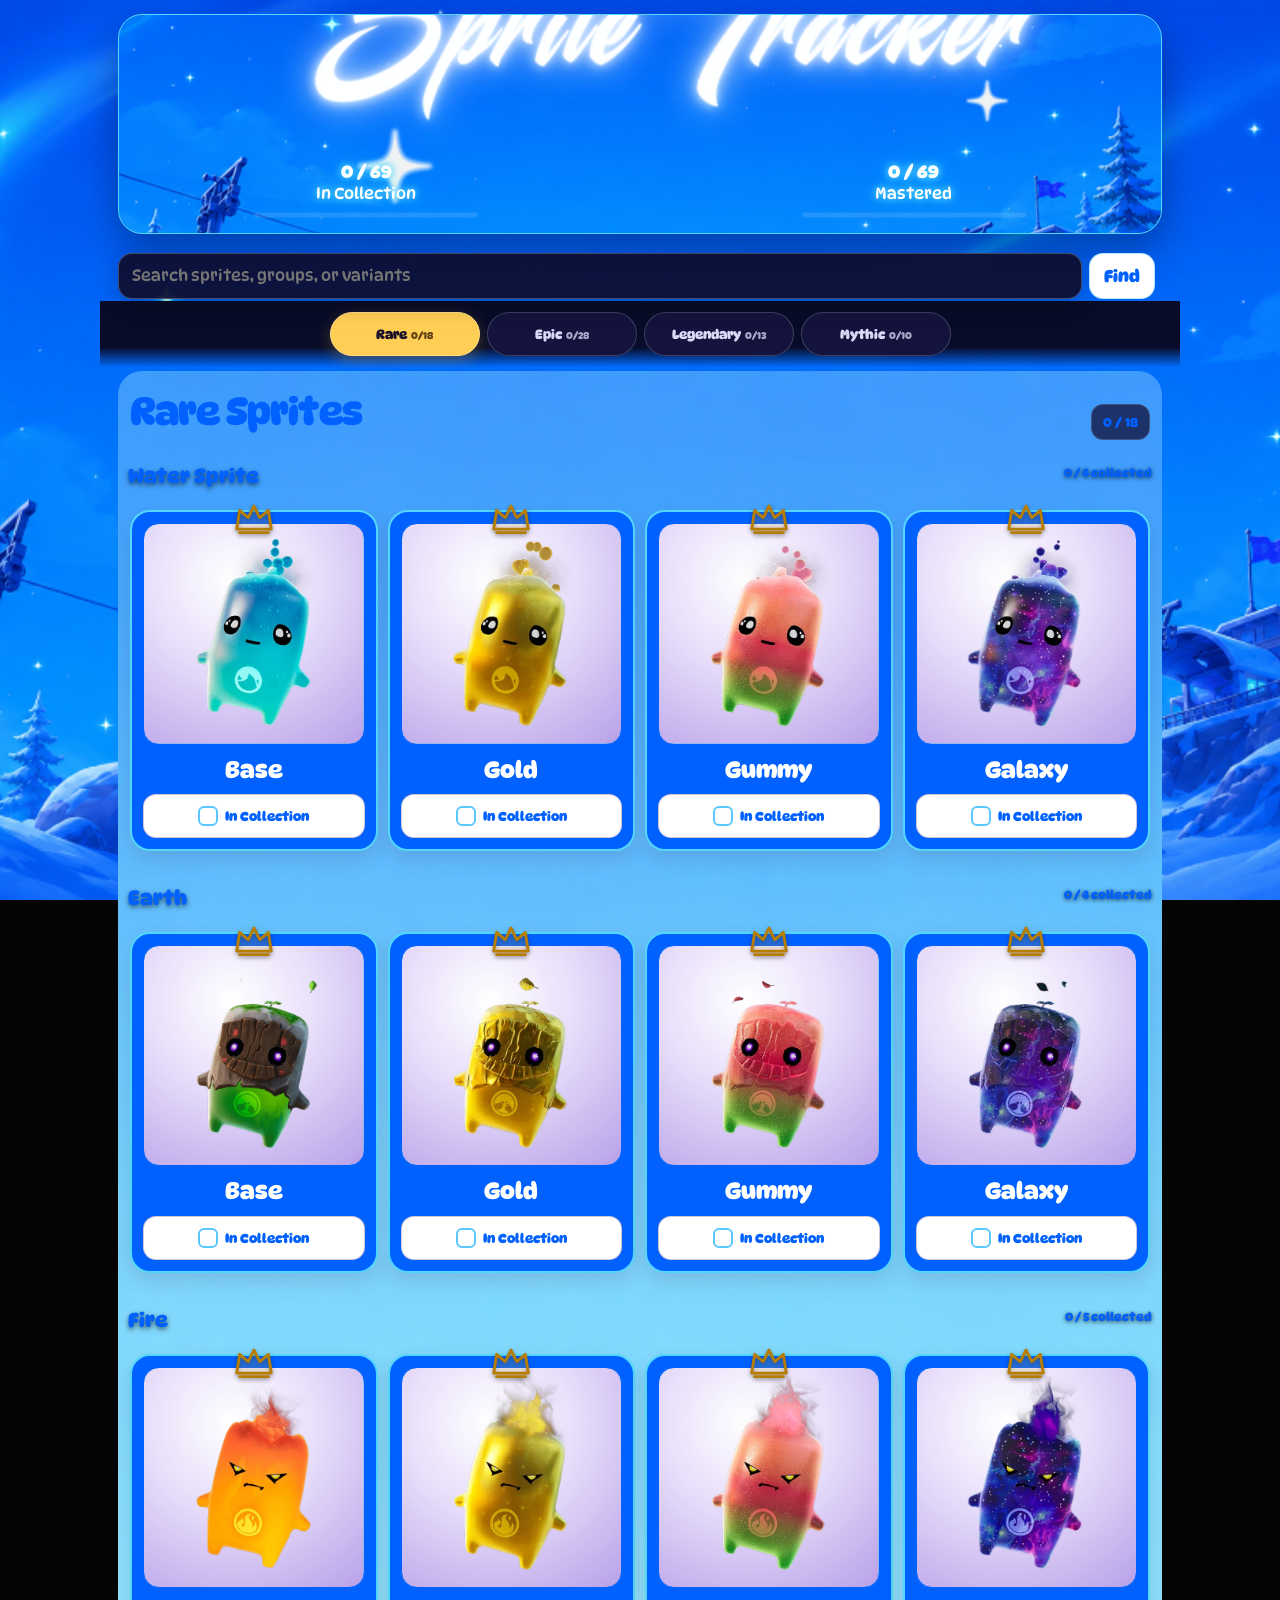
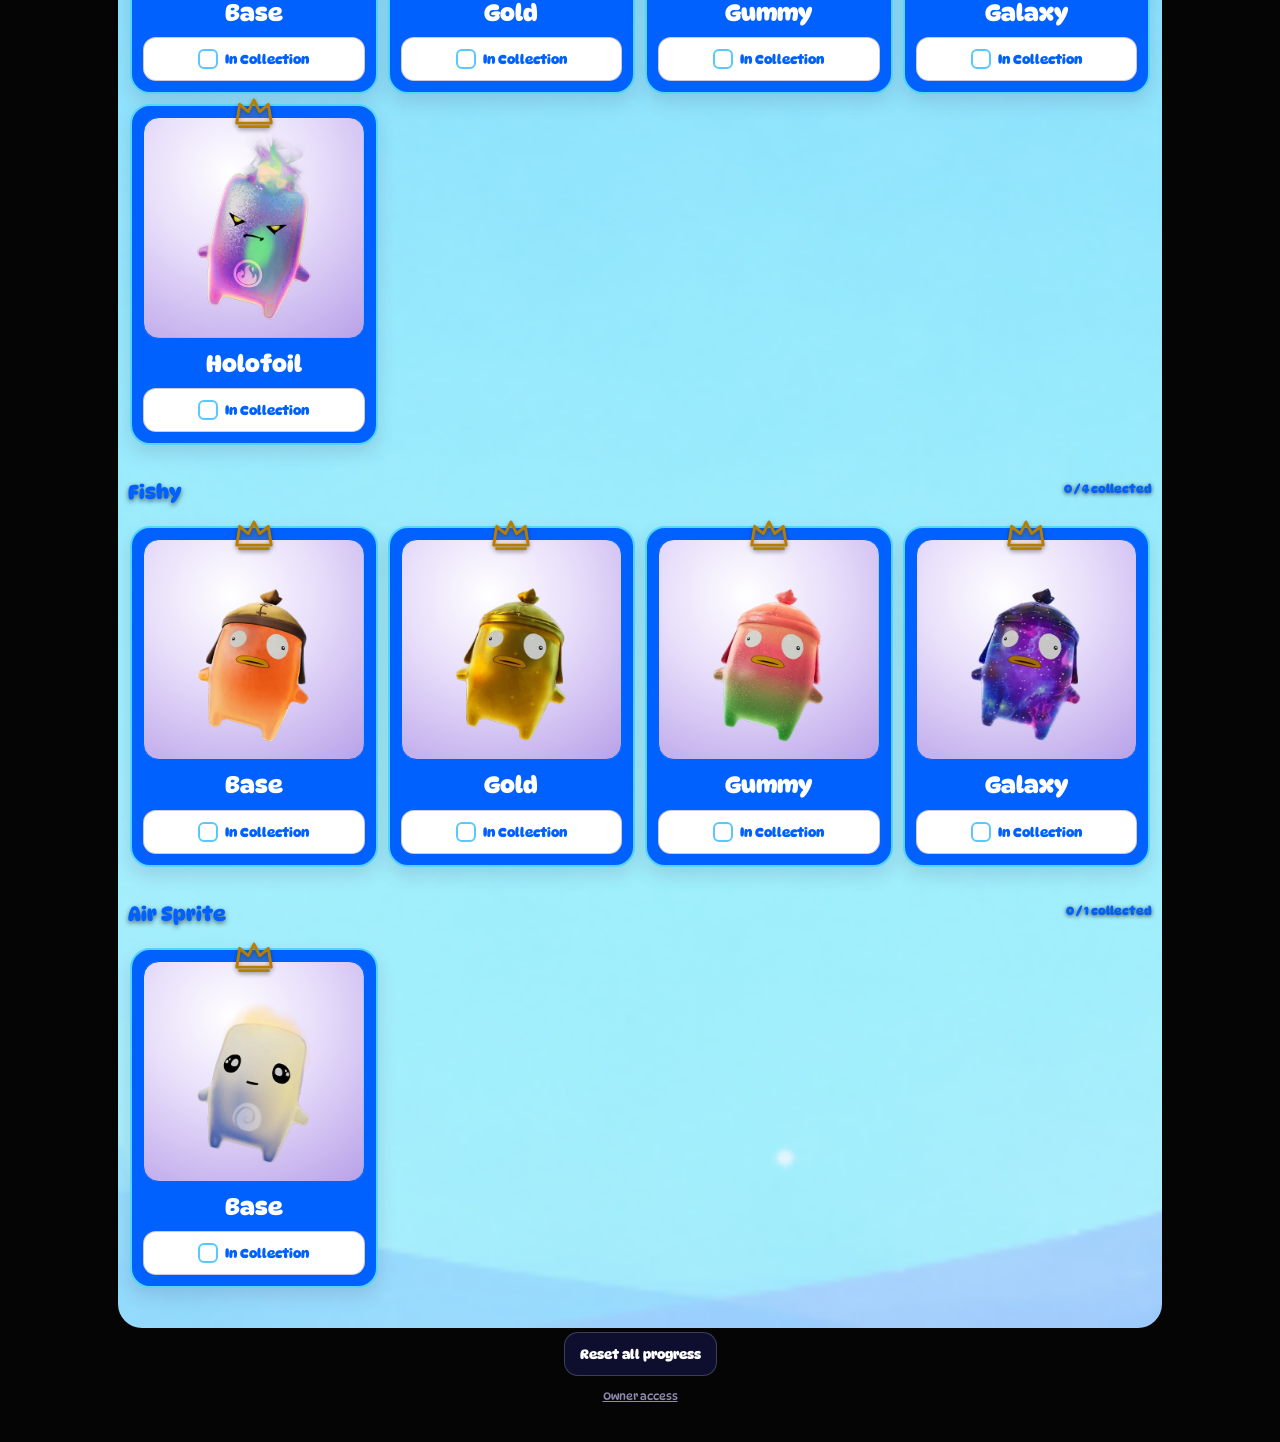
==== commit 0a76e017: "Add files via upload" ====
--- a/index.html
+++ b/index.html
@@ -11,103 +11,17 @@
   <title>Fortnite Sprite Tracker</title>
   <link rel="manifest" href="manifest.webmanifest">
   <link rel="apple-touch-icon" href="icons/icon-180.png">
-  <script src="published-design.js" fetchpriority="high"></script>
-  <script>
-    (() => {
-      try {
-        const published = window.PUBLISHED_DESIGN && typeof window.PUBLISHED_DESIGN === 'object' ? window.PUBLISHED_DESIGN : {};
-        const saved = JSON.parse(localStorage.getItem('galaxy_sprite_tracker_design_v1') || 'null');
-        const savedAt = Number(saved?._meta?.localUpdatedAt || 0);
-        const publishedAt = Number(published?._meta?.publishedAt || 0);
-        const hasPublishedDesign = Boolean(published && Object.keys(published).length);
-        const design = !saved
-          ? published
-          : !hasPublishedDesign
-            ? saved
-            : (saved?._meta && savedAt > publishedAt ? saved : published);
-        const theme = design?.theme;
-        if (!theme) return;
-
-        const root = document.documentElement;
-        const activeRarity = ['rare','epic','legendary','mythic'].includes(location.hash.slice(1).toLowerCase())
-          ? location.hash.slice(1).toLowerCase().replace(/^./,(letter) => letter.toUpperCase())
-          : 'Rare';
-        const version = Number(design?._meta?.publishedAt || 0);
-        const assetUrl = (source) => {
-          if (!source || !version || !/^(?:\.\/)?published-assets\//.test(source)) return source || '';
-          return `${source}${source.includes('?') ? '&' : '?'}v=${version}`;
-        };
-        const mode = (value) => value === 'contain'
-          ? { size:'contain', repeat:'no-repeat' }
-          : value === 'repeat'
-            ? { size:'auto', repeat:'repeat' }
-            : value === 'stretch'
-              ? { size:'100% 100%', repeat:'no-repeat' }
-              : { size:'cover', repeat:'no-repeat' };
-        const setImage = (prefix,source,imageMode) => {
-          const image = assetUrl(source);
-          const sizing = mode(imageMode);
-          root.style.setProperty(`--theme-${prefix}-image`,image ? `url("${image}")` : 'none');
-          root.style.setProperty(`--theme-${prefix}-size`,sizing.size);
-          root.style.setProperty(`--theme-${prefix}-repeat`,sizing.repeat);
-          return image;
-        };
-        const withOpacity = (color,opacity) => {
-          const match = String(color || '').match(/^#([0-9a-f]{2})([0-9a-f]{2})([0-9a-f]{2})$/i);
-          if (!match) return color;
-          const channels = match.slice(1).map((part) => parseInt(part,16));
-          return `rgba(${channels.join(',')},${Math.max(0,Math.min(100,Number(opacity ?? 100))) / 100})`;
-        };
-        const set = (property,value,unit = '') => {
-          if (value !== undefined && value !== null && value !== '') root.style.setProperty(property,`${value}${unit}`);
-        };
-
-        set('--theme-body-bg',theme.bodyBgColor);
-        set('--theme-text',theme.textColor);
-        set('--theme-muted',theme.mutedColor);
-        set('--theme-base-size',theme.baseSize,'px');
-        set('--theme-title-size',theme.titleSize,'px');
-        set('--theme-page-title-size',theme.pageTitleSize,'px');
-        set('--theme-header-text',theme.headerTextColor);
-        set('--theme-header-border',theme.headerBorderColor);
-        set('--theme-header-radius',theme.headerRadius,'px');
-        set('--theme-header-height',theme.headerHeight,'px');
-        set('--theme-header-surface',withOpacity(theme.headerBgColor,theme.headerOpacity));
-
-        const pageHeader = theme.pageHeaderBackgrounds?.[activeRarity];
-        const usePageHeader = Boolean(pageHeader?.enabled && pageHeader.image);
-        const headerImage = usePageHeader ? pageHeader.image : theme.headerBgImage;
-        const headerMode = usePageHeader ? pageHeader.mode : theme.headerBgMode;
-        const page = theme.pageBackgrounds?.[activeRarity];
-        const bodyImage = setImage('body',theme.bodyBgImage,theme.bodyBgMode);
-        const topImage = setImage('header',headerImage,headerMode);
-        const pageImage = page?.enabled ? setImage('page',page.image,page.mode) : '';
-        if (page?.enabled) set('--theme-page-bg',page.color);
-
-        [...new Set([bodyImage,topImage,pageImage].filter(Boolean))].forEach((href) => {
-          if (/^(?:data:|blob:)/i.test(href)) return;
-          const link = document.createElement('link');
-          link.rel = 'preload';
-          link.as = 'image';
-          link.href = href;
-          link.setAttribute('fetchpriority','high');
-          document.head.appendChild(link);
-        });
-      } catch {}
-    })();
-  </script>
   <link rel="preload" as="font" href="fonts/comic-neue-regular.woff2" type="font/woff2" crossorigin>
   <link rel="preload" as="font" href="fonts/comic-neue-bold.woff2" type="font/woff2" crossorigin>
+  <link rel="preload" as="image" href="published-assets/theme-body-bg-image.webp" fetchpriority="high">
   <link rel="stylesheet" href="styles.css">
-  <script src="data.js" defer></script>
-  <script src="app.js" defer></script>
 </head>
 <body>
   <a class="skip-link" href="#collections">Skip to checklist</a>
 
   <div class="app-shell">
     <header class="hero summary-text-only summary-bars-hidden" id="hero">
-      <button class="edit-chip editor-only" id="editHeaderBtn" type="button">Edit site header</button>
+      <button class="edit-chip editor-only" id="editHeaderBtn" type="button">Edit header</button>
       <p class="kicker" id="heroKicker" hidden></p>
       <h1 id="heroTitle">Fortnite Sprite Tracker</h1>
       <p class="sub" id="heroSubtitle" hidden></p>
@@ -133,29 +47,15 @@
       <div class="editor-menu editor-only">
         <button id="editorMenuBtn" class="editor-menu-btn" type="button" aria-expanded="false" aria-controls="editorTools">Editing tools <span aria-hidden="true">▾</span></button>
         <div id="editorTools" class="editor-tools" hidden>
-          <p class="editor-menu-guide"><strong>Choose by scope.</strong> Use the blue Edit button on the exact header, rarity page, group, or sprite you want to change. Use Whole-site defaults only when the same look should apply everywhere.</p>
-          <section class="editor-tool-group" aria-labelledby="editorDesignToolsLabel">
-            <h3 id="editorDesignToolsLabel">Whole site</h3>
-            <button id="designStudioBtn" type="button">Whole-site defaults (all pages)</button>
-          </section>
-          <section class="editor-tool-group" aria-labelledby="editorContentToolsLabel">
-            <h3 id="editorContentToolsLabel">Add content</h3>
-            <button id="addFamilyBtn" type="button">Add sprite group</button>
-          </section>
-          <section class="editor-tool-group" aria-labelledby="editorPublishToolsLabel">
-            <h3 id="editorPublishToolsLabel">Save &amp; publish</h3>
-            <button id="saveChangesBtn" class="save-edit-btn" type="button">Save all changes</button>
-            <button id="cloudSyncBtn" type="button">Automatic sync: Off</button>
-            <button id="publishDesignBtn" class="publish-edit-btn" type="button">Download manual public-design file</button>
-            <button id="installCodeUpdateBtn" type="button">Install code update</button>
-          </section>
-          <section class="editor-tool-group editor-tool-group-safety" aria-labelledby="editorSafetyToolsLabel">
-            <h3 id="editorSafetyToolsLabel">Backup &amp; safety</h3>
-            <button id="exportBtn" type="button">Download complete backup</button>
-            <button id="importBtn" type="button">Restore from backup</button>
-            <button id="lockOwnerBtn" type="button">Lock editing</button>
-            <button id="resetDesignBtn" class="editor-reset-design-btn" type="button">Reset entire design</button>
-          </section>
+          <button id="saveChangesBtn" class="save-edit-btn" type="button">Save changes</button>
+          <button id="cloudSyncBtn" type="button">Automatic sync: Off</button>
+          <button id="publishDesignBtn" class="publish-edit-btn" type="button">Prepare public design</button>
+          <button id="designStudioBtn" type="button">Design Studio</button>
+          <button id="addFamilyBtn" type="button">Add sprite group</button>
+          <button id="exportBtn" type="button">Export backup</button>
+          <button id="importBtn" type="button">Import backup</button>
+          <button id="resetDesignBtn" type="button">Reset design</button>
+          <button id="lockOwnerBtn" type="button">Lock owner mode</button>
           <input id="importFile" class="visually-hidden" type="file" accept="application/json,.json">
         </div>
         <p id="cloudSyncStatus" class="editor-sync-status" role="status">Design changes are saved only in this browser.</p>
@@ -204,36 +104,17 @@
 
   <dialog id="designStudioDialog" class="editor-dialog design-studio-dialog">
     <form id="designStudioForm">
-      <div class="dialog-head"><h2>Whole-site defaults</h2><button class="icon-close" type="button" data-close-dialog aria-label="Close">×</button></div>
+      <div class="dialog-head"><h2>Design Studio</h2><button class="icon-close" type="button" data-close-dialog aria-label="Close">×</button></div>
       <div class="dialog-body design-studio-body">
-        <div class="editor-scope-banner editor-scope-global">
-          <strong>Scope: every rarity page</strong>
-          <span><b>Changes:</b> shared fonts, site background, group and sprite defaults, tabs, buttons, and side artwork.</span>
-          <span><b>Does not change:</b> header content, one rarity’s text or artwork, one group, or one sprite.</span>
-        </div>
-        <p class="live-preview-label">Live preview</p>
-        <div class="studio-live-preview" aria-label="Whole-site defaults preview">
-          <div class="studio-preview-copy"><small>Rarity page</small><h3>Shared typography</h3><p>Fonts, sizes, and colors update here while you edit.</p></div>
-          <div class="studio-preview-tabs"><span>Rare</span><span class="is-selected">Epic</span></div>
-          <div class="studio-preview-group">
-            <strong>Sprite Group</strong>
-            <article class="studio-preview-card">
-              <div class="studio-preview-well">Your art</div>
-              <b>Sprite Name</b>
-              <span>□ In Collection</span>
-            </article>
-          </div>
-        </div>
         <details open>
-          <summary>Typography — shared everywhere</summary>
-          <div class="studio-section">
-            <p class="field-help">These fonts and sizes are shared across all rarity pages. Header text content is edited with the blue Edit site header button.</p>
+          <summary>Fonts and main background</summary>
+          <div class="studio-section">
             <div class="field-grid">
               <label>Body font<select id="themeBodyFont" data-font-select></select></label>
               <label>Heading font<select id="themeHeadingFont" data-font-select></select></label>
               <label>Button font<select id="themeButtonFont" data-font-select></select></label>
               <label>Base font size<input id="themeBaseSize" type="range" min="12" max="22" step="1"><span class="range-output" id="themeBaseSizeOutput"></span></label>
-              <label>Main header-title size<input id="themeTitleSize" type="range" min="28" max="72" step="1"><span class="range-output" id="themeTitleSizeOutput"></span></label>
+              <label>Title size<input id="themeTitleSize" type="range" min="28" max="72" step="1"><span class="range-output" id="themeTitleSizeOutput"></span></label>
               <label>Page-heading size<input id="themePageTitleSize" type="range" min="20" max="50" step="1"><span class="range-output" id="themePageTitleSizeOutput"></span></label>
               <label>Group-heading size<input id="themeGroupTitleSize" type="range" min="14" max="34" step="1"><span class="range-output" id="themeGroupTitleSizeOutput"></span></label>
               <label>Sprite-label size<input id="themeSpriteLabelSize" type="range" min="11" max="26" step="1"><span class="range-output" id="themeSpriteLabelSizeOutput"></span></label>
@@ -243,13 +124,6 @@
             </div>
             <label>Upload your own font<input id="themeCustomFontFile" type="file" accept=".woff,.woff2,.ttf,.otf,font/*"></label>
             <button id="removeCustomFontBtn" type="button">Remove custom font</button>
-          </div>
-        </details>
-
-        <details>
-          <summary>Site background — behind every rarity</summary>
-          <div class="studio-section">
-            <p class="field-help">This is the background behind the entire app. A rarity can use its own checklist background through Edit rarity page.</p>
             <div class="field-grid">
               <label>Background color<input id="themeBodyBgColor" type="color"></label>
               <label>Background image fit<select id="themeBodyBgMode"><option value="cover">Cover</option><option value="contain">Contain</option><option value="repeat">Repeat pattern</option><option value="stretch">Stretch</option></select></label>
@@ -262,7 +136,45 @@
         </details>
 
         <details>
-          <summary>Group layout defaults — all groups</summary>
+          <summary>Header box</summary>
+          <div class="studio-section">
+            <div class="field-grid">
+              <label>Box color<input id="themeHeaderBgColor" type="color"></label>
+              <label>Text color<input id="themeHeaderTextColor" type="color"></label>
+              <label>Border color<input id="themeHeaderBorderColor" type="color"></label>
+              <label>Corner roundness<input id="themeHeaderRadius" type="range" min="0" max="50" step="1"><span class="range-output" id="themeHeaderRadiusOutput"></span></label>
+              <label>Box opacity<input id="themeHeaderOpacity" type="range" min="0" max="100" step="1"><span class="range-output" id="themeHeaderOpacityOutput"></span></label>
+              <label>Minimum height<input id="themeHeaderHeight" type="range" min="0" max="420" step="10"><span class="range-output" id="themeHeaderHeightOutput"></span></label>
+              <label>Image fit<select id="themeHeaderBgMode"><option value="cover">Cover</option><option value="contain">Contain</option><option value="repeat">Repeat pattern</option><option value="stretch">Stretch</option></select></label>
+            </div>
+            <label>Header box image<input id="themeHeaderBgFile" type="file" accept="image/*"></label>
+            <button type="button" data-remove-theme-image="headerBgImage">Remove header image</button>
+          </div>
+        </details>
+
+        <details>
+          <summary>Current rarity page</summary>
+          <div class="studio-section">
+            <p class="field-help">These controls affect only the rarity page that was open when you entered Design Studio.</p>
+            <label class="check-field"><input id="themePageBgEnabled" type="checkbox"> Show a background box behind this page</label>
+            <div class="field-grid">
+              <label>Page background color<input id="themePageBgColor" type="color"></label>
+              <label>Page image fit<select id="themePageBgMode"><option value="cover">Cover</option><option value="contain">Contain</option><option value="repeat">Repeat pattern</option><option value="stretch">Stretch</option></select></label>
+            </div>
+            <label>Page background art<input id="themePageBgFile" type="file" accept="image/*"></label>
+            <button id="removePageBgBtn" type="button">Remove page background art</button>
+            <p class="studio-subheading">Header image for this rarity</p>
+            <label class="check-field"><input id="themePageHeaderEnabled" type="checkbox"> Use a separate header image on this rarity page</label>
+            <div class="field-grid">
+              <label>Header image fit<select id="themePageHeaderMode"><option value="cover">Cover</option><option value="contain">Contain</option><option value="repeat">Repeat pattern</option><option value="stretch">Stretch</option></select></label>
+            </div>
+            <label>Rarity header image<input id="themePageHeaderFile" type="file" accept="image/*"></label>
+            <button id="removePageHeaderBtn" type="button">Use the main header image instead</button>
+          </div>
+        </details>
+
+        <details>
+          <summary>Sprite group container</summary>
           <div class="studio-section">
             <p class="field-help">Open layout removes the large outer box while keeping every group title, progress count, and sprite card.</p>
             <div class="field-grid">
@@ -280,9 +192,8 @@
         </details>
 
         <details>
-          <summary>Sprite card defaults — all sprites</summary>
-          <div class="studio-section">
-            <p class="field-help">This is the default look for every sprite card. Edit sprite overrides it for one card only.</p>
+          <summary>Boxes behind each sprite</summary>
+          <div class="studio-section">
             <div class="field-grid">
               <label>Card color<input id="themeCardBgColor" type="color"></label>
               <label>Card text color<input id="themeCardTextColor" type="color"></label>
@@ -296,9 +207,8 @@
         </details>
 
         <details>
-          <summary>Sprite image-area defaults — all sprites</summary>
-          <div class="studio-section">
-            <p class="field-help">This changes the square image area inside every sprite card.</p>
+          <summary>Sprite image wells</summary>
+          <div class="studio-section">
             <div class="field-grid">
               <label>Image-well color<input id="themeWellBgColor" type="color"></label>
               <label>Image-well border<input id="themeWellBorderColor" type="color"></label>
@@ -311,21 +221,35 @@
         </details>
 
         <details>
-          <summary>Rarity tabs &amp; checklist buttons — all pages</summary>
-          <div class="studio-section">
-            <p class="field-help">Progress text belongs to Edit header. These controls change navigation tabs and checklist buttons across the entire site.</p>
-            <div class="field-grid">
+          <summary>Tabs, progress text, and buttons</summary>
+          <div class="studio-section">
+            <p class="field-help">Text only places In Collection and Mastered directly on the header. Choose Boxed only when you want a separate background behind each counter.</p>
+            <div class="field-grid">
+              <label>Progress style<select id="themeSummaryStyle"><option value="text">Text only</option><option value="boxed">Boxed</option></select></label>
+              <label>Progress font<select id="themeSummaryFont" data-summary-font-select></select></label>
+              <label>Text effect<select id="themeSummaryTextEffect"><option value="shadow">Soft shadow</option><option value="glow">Glow</option><option value="none">None</option></select></label>
+              <label>Effect color<input id="themeSummaryEffectColor" type="color"></label>
+              <label>Effect strength<input id="themeSummaryEffectStrength" type="range" min="0" max="20" step="1"><span class="range-output" id="themeSummaryEffectStrengthOutput"></span></label>
+              <label>Number size<input id="themeSummaryNumberSize" type="range" min="14" max="42" step="1"><span class="range-output" id="themeSummaryNumberSizeOutput"></span></label>
+              <label>Label size<input id="themeSummaryLabelSize" type="range" min="9" max="26" step="1"><span class="range-output" id="themeSummaryLabelSizeOutput"></span></label>
+              <label>Number color<input id="themeSummaryNumberColor" type="color"></label>
+              <label>Label color<input id="themeSummaryLabelColor" type="color"></label>
+              <label>Box color<input id="themeSummaryBgColor" type="color"></label>
+              <label>Box border<input id="themeSummaryBorderColor" type="color"></label>
+              <label>Box roundness<input id="themeSummaryRadius" type="range" min="0" max="30" step="1"><span class="range-output" id="themeSummaryRadiusOutput"></span></label>
+              <label>Box opacity<input id="themeSummaryOpacity" type="range" min="0" max="100" step="1"><span class="range-output" id="themeSummaryOpacityOutput"></span></label>
               <label>Tab color<input id="themeTabBgColor" type="color"></label>
               <label>Selected tab color<input id="themeTabActiveColor" type="color"></label>
               <label>Button color<input id="themeButtonBgColor" type="color"></label>
               <label>Button text<input id="themeButtonTextColor" type="color"></label>
               <label>Check/accent color<input id="themeAccentColor" type="color"></label>
             </div>
-          </div>
-        </details>
-
-        <details>
-          <summary>Side artwork — all pages</summary>
+            <label class="check-field"><input id="themeSummaryShowBars" type="checkbox"> Show progress lines beneath the text</label>
+          </div>
+        </details>
+
+        <details>
+          <summary>Your side artwork</summary>
           <div class="studio-section">
             <p class="field-help">Upload transparent PNG artwork to create custom borders down either side of the app.</p>
             <label>Left-side artwork<input id="themeLeftArtFile" type="file" accept="image/*"></label>
@@ -336,7 +260,7 @@
           </div>
         </details>
 
-        <div class="dialog-actions sticky-actions"><button type="button" data-close-dialog>Cancel preview</button><button class="primary-btn" type="submit">Save whole-site defaults</button></div>
+        <div class="dialog-actions sticky-actions"><button type="button" data-close-dialog>Cancel</button><button class="primary-btn" type="submit">Apply design</button></div>
       </div>
     </form>
   </dialog>
@@ -345,23 +269,6 @@
     <form id="headerEditorForm">
       <div class="dialog-head"><h2>Edit header</h2><button class="icon-close" type="button" data-close-dialog aria-label="Close">×</button></div>
       <div class="dialog-body">
-        <div class="editor-scope-banner">
-          <strong>Scope: header on every rarity page</strong>
-          <span><b>Changes:</b> header text, progress counters, and the default header artwork.</span>
-          <span><b>Does not change:</b> a rarity’s own header-image override or its checklist content.</span>
-        </div>
-        <p class="live-preview-label">Live preview</p>
-        <div id="editHeaderImagePreview" class="header-image-preview header-live-preview" role="img" aria-label="Live header preview">
-          <div class="header-live-content">
-            <small id="editHeaderPreviewKicker"></small>
-            <strong id="editHeaderPreviewTitle"></strong>
-            <p id="editHeaderPreviewSubtitle"></p>
-            <div id="editHeaderPreviewSummary" class="header-live-summary">
-              <span><b>0 / 0</b><em id="editHeaderPreviewCollected"></em><i></i></span>
-              <span><b>0 / 0</b><em id="editHeaderPreviewMastered"></em><i></i></span>
-            </div>
-          </div>
-        </div>
         <label>Kicker text<input id="editKicker" type="text"></label>
         <label>Main title<input id="editTitle" type="text"></label>
         <label>Instructions<textarea id="editSubtitle" rows="3"></textarea></label>
@@ -406,18 +313,21 @@
         </details>
 
         <details class="editor-subsection" open>
-          <summary>Header artwork — edge to edge</summary>
+          <summary>Header image and box style</summary>
           <div class="editor-subsection-body">
+            <div id="editHeaderImagePreview" class="header-image-preview" role="img" aria-label="Current header image preview"><span>No header image</span></div>
             <label>Choose your header image<input id="editHeaderBgFile" type="file" accept="image/*"></label>
             <button id="removeEditHeaderBgBtn" class="secondary-wide" type="button">Remove header image</button>
             <div class="field-grid">
               <label>Image fit<select id="editHeaderBgMode"><option value="cover">Cover</option><option value="contain">Contain</option><option value="repeat">Repeat pattern</option><option value="stretch">Stretch</option></select></label>
-              <label>Background color<input id="editHeaderBgColor" type="color"></label>
+              <label>Box color<input id="editHeaderBgColor" type="color"></label>
               <label>Text color<input id="editHeaderTextColor" type="color"></label>
-              <label>Background opacity<input id="editHeaderOpacity" type="range" min="0" max="100" step="1"><span class="range-output" id="editHeaderOpacityOutput"></span></label>
+              <label>Border color<input id="editHeaderBorderColor" type="color"></label>
+              <label>Corner roundness<input id="editHeaderRadius" type="range" min="0" max="50" step="1"><span class="range-output" id="editHeaderRadiusOutput"></span></label>
+              <label>Box opacity<input id="editHeaderOpacity" type="range" min="0" max="100" step="1"><span class="range-output" id="editHeaderOpacityOutput"></span></label>
               <label>Minimum height<input id="editHeaderHeight" type="range" min="0" max="420" step="10"><span class="range-output" id="editHeaderHeightOutput"></span></label>
             </div>
-            <p class="field-help">The header has no outline or rounded outer box; artwork fills the entire top area. It keeps its original detail when it already fits, or is resized at high quality up to 2000 × 1000. A height of 0 sizes the area automatically.</p>
+            <p class="field-help">Header artwork keeps its original detail when it already fits, or is resized at high quality up to 2000 × 1000. A height of 0 uses the text and counters to size the box automatically.</p>
           </div>
         </details>
         <div class="dialog-actions"><button type="button" data-close-dialog>Cancel</button><button class="primary-btn" type="submit">Save header</button></div>
@@ -427,91 +337,54 @@
 
   <dialog id="pageEditorDialog" class="editor-dialog">
     <form id="pageEditorForm">
-      <div class="dialog-head"><h2 id="editPageDialogTitle">Edit rarity page</h2><button class="icon-close" type="button" data-close-dialog aria-label="Close">×</button></div>
-      <div class="dialog-body">
-        <div class="editor-scope-banner">
-          <strong id="editPageScopeTitle">Scope: current rarity only</strong>
-          <span id="editPageScopeDetails"><b>Changes:</b> this rarity’s title, description, checklist background, and optional header image.</span>
-          <span><b>Does not change:</b> whole-site fonts, sprite-card defaults, header text, or other rarities.</span>
-        </div>
-        <p class="live-preview-label">Live preview</p>
-        <div id="editPageLivePreview" class="page-live-preview">
-          <div id="editPageHeaderPreview" class="header-image-preview page-header-live-preview" role="img" aria-label="Rarity header image preview"><span>No rarity header image</span></div>
-          <div id="editPageBodyPreview" class="page-body-live-preview">
-            <small id="editPagePreviewEyebrow"></small>
-            <strong id="editPagePreviewTitle"></strong>
-            <span id="editPagePreviewDescription"></span>
-          </div>
-        </div>
+      <div class="dialog-head"><h2>Edit rarity page</h2><button class="icon-close" type="button" data-close-dialog aria-label="Close">×</button></div>
+      <div class="dialog-body">
+        <label>Small heading<input id="editPageEyebrow" type="text"></label>
+        <label>Page title<input id="editPageTitle" type="text"></label>
+        <label>Page description<textarea id="editPageDescription" rows="3"></textarea></label>
+        <label class="check-field"><input id="editPageBgEnabled" type="checkbox"> Use a custom background for this page</label>
+        <div class="field-grid">
+          <label>Page background color<input id="editPageBgColor" type="color"></label>
+          <label>Background image fit<select id="editPageBgMode"><option value="cover">Cover</option><option value="contain">Contain</option><option value="repeat">Repeat pattern</option><option value="stretch">Stretch</option></select></label>
+        </div>
+        <label>Page background image<input id="editPageBgFile" type="file" accept="image/*"></label>
+        <button id="removeEditPageBgBtn" class="secondary-wide" type="button">Remove page background image</button>
         <details class="editor-subsection" open>
-          <summary id="editPageTextSectionTitle">Page text — this rarity only</summary>
-          <div class="editor-subsection-body">
-            <label>Small heading<input id="editPageEyebrow" type="text"></label>
-            <label>Page title<input id="editPageTitle" type="text"></label>
-            <label>Page description<textarea id="editPageDescription" rows="3"></textarea></label>
-          </div>
-        </details>
-        <details class="editor-subsection" open>
-          <summary id="editPageBackgroundSectionTitle">Checklist background — this rarity only</summary>
-          <div class="editor-subsection-body">
-            <label class="check-field"><input id="editPageBgEnabled" type="checkbox"> Use a different checklist background on this rarity</label>
-            <div id="editPageBackgroundOptions" class="dependent-controls">
-              <div class="field-grid">
-                <label>Checklist background color<input id="editPageBgColor" type="color"></label>
-                <label>Background image fit<select id="editPageBgMode"><option value="cover">Cover</option><option value="contain">Contain</option><option value="repeat">Repeat pattern</option><option value="stretch">Stretch</option></select></label>
-              </div>
-              <label>Checklist background image<input id="editPageBgFile" type="file" accept="image/*"></label>
-              <button id="removeEditPageBgBtn" class="secondary-wide" type="button">Remove this rarity’s background image</button>
-            </div>
-            <p class="field-help">When this option is off, this rarity uses the site background from Whole-site defaults.</p>
-          </div>
-        </details>
-        <details class="editor-subsection" open>
-          <summary id="editPageHeaderSectionTitle">Header image — this rarity only</summary>
+          <summary>Header image for this rarity</summary>
           <div class="editor-subsection-body">
             <label class="check-field"><input id="editPageHeaderEnabled" type="checkbox"> Use a separate header image on this rarity page</label>
-            <div id="editPageHeaderOptions" class="dependent-controls">
-              <label>Header image fit<select id="editPageHeaderMode"><option value="cover">Cover</option><option value="contain">Contain</option><option value="repeat">Repeat pattern</option><option value="stretch">Stretch</option></select></label>
-              <label>Rarity header image<input id="editPageHeaderFile" type="file" accept="image/*"></label>
-              <button id="removeEditPageHeaderBtn" class="secondary-wide" type="button">Use the main header image instead</button>
-            </div>
+            <label>Header image fit<select id="editPageHeaderMode"><option value="cover">Cover</option><option value="contain">Contain</option><option value="repeat">Repeat pattern</option><option value="stretch">Stretch</option></select></label>
+            <label>Rarity header image<input id="editPageHeaderFile" type="file" accept="image/*"></label>
+            <button id="removeEditPageHeaderBtn" class="secondary-wide" type="button">Use the main header image instead</button>
             <p class="field-help">Upload a different header for Rare, Epic, Legendary, or Mythic. If this option is off, that rarity uses the main header image from Edit header.</p>
           </div>
         </details>
-        <div class="dialog-actions"><button type="button" data-close-dialog>Cancel</button><button id="savePageEditorBtn" class="primary-btn" type="submit">Save rarity page</button></div>
+        <p class="field-help">These changes apply only to the rarity page currently open.</p>
+        <div class="dialog-actions"><button type="button" data-close-dialog>Cancel</button><button class="primary-btn" type="submit">Save changes</button></div>
       </div>
     </form>
   </dialog>
 
   <dialog id="familyEditorDialog" class="editor-dialog">
     <form id="familyEditorForm">
-      <div class="dialog-head"><h2 id="editFamilyDialogTitle">Edit sprite group</h2><button class="icon-close" type="button" data-close-dialog aria-label="Close">×</button></div>
+      <div class="dialog-head"><h2>Edit sprite group</h2><button class="icon-close" type="button" data-close-dialog aria-label="Close">×</button></div>
       <div class="dialog-body">
         <input id="editFamilyId" type="hidden">
-        <div class="editor-scope-banner">
-          <strong id="editFamilyScopeTitle">Scope: one sprite group only</strong>
-          <span id="editFamilyScopeText"><b>Changes:</b> this group’s title, rarity, visibility, and optional background.</span>
-          <span><b>Does not change:</b> other groups or the whole-site group defaults.</span>
-        </div>
-        <p class="live-preview-label">Live preview</p>
-        <div id="editFamilyLivePreview" class="family-live-preview"><strong id="editFamilyPreviewTitle"></strong><span>0 / 0 collected</span></div>
         <label>Group title<input id="editFamilyName" type="text"></label>
         <label>Classification<select id="editFamilyRarity"><option>Rare</option><option>Epic</option><option>Legendary</option><option>Mythic</option></select></label>
-        <p id="editFamilyOpenLayoutNote" class="editor-inline-note" hidden>Outer group boxes are currently turned off for the whole site, so background controls are hidden. Use Whole-site defaults → Group layout defaults → Boxed to turn them back on.</p>
-        <div id="editFamilyBackgroundControls">
-          <label class="check-field"><input id="editFamilyCustomBg" type="checkbox"> Use a different background on this group</label>
-          <div class="field-grid">
-            <label>Group box color<input id="editFamilyBgColor" type="color"></label>
-            <label>Background image fit<select id="editFamilyBgMode"><option value="cover">Cover</option><option value="contain">Contain</option><option value="repeat">Repeat pattern</option><option value="stretch">Stretch</option></select></label>
-          </div>
-          <label>Group box background image<input id="editFamilyBgFile" type="file" accept="image/*"></label>
-          <button id="removeFamilyBgBtn" class="secondary-wide" type="button">Remove this group’s background image</button>
-          <button id="restoreFamilyBgBtn" class="secondary-wide" type="button">Use the whole-site group default</button>
-        </div>
+        <label class="check-field"><input id="editFamilyCustomBg" type="checkbox"> Use a custom background for this group box</label>
+        <div class="field-grid">
+          <label>Group box color<input id="editFamilyBgColor" type="color"></label>
+          <label>Background image fit<select id="editFamilyBgMode"><option value="cover">Cover</option><option value="contain">Contain</option><option value="repeat">Repeat pattern</option><option value="stretch">Stretch</option></select></label>
+        </div>
+        <label>Group box background image<input id="editFamilyBgFile" type="file" accept="image/*"></label>
+        <button id="removeFamilyBgBtn" class="secondary-wide" type="button">Remove group background image</button>
+        <button id="restoreFamilyBgBtn" class="secondary-wide" type="button">Use main group-box design</button>
+        <p class="field-help">Group backgrounds are saved but are visible only when Design Studio → Sprite group container is set to Boxed.</p>
         <label class="check-field"><input id="editFamilyVisible" type="checkbox"> Show this group in the checklist</label>
         <p class="field-help">Hidden groups remain available while Edit Mode is on so you can restore them.</p>
         <button id="deleteFamilyBtn" class="danger-btn wide-action" type="button">Delete this entire group</button>
-        <div class="dialog-actions"><button type="button" data-close-dialog>Cancel</button><button id="saveFamilyEditorBtn" class="primary-btn" type="submit">Save group</button></div>
+        <div class="dialog-actions"><button type="button" data-close-dialog>Cancel</button><button class="primary-btn" type="submit">Save changes</button></div>
       </div>
     </form>
   </dialog>
@@ -531,39 +404,29 @@
 
   <dialog id="variantEditorDialog" class="editor-dialog">
     <form id="variantEditorForm">
-      <div class="dialog-head"><h2 id="editVariantDialogTitle">Edit sprite</h2><button class="icon-close" type="button" data-close-dialog aria-label="Close">×</button></div>
+      <div class="dialog-head"><h2>Edit sprite</h2><button class="icon-close" type="button" data-close-dialog aria-label="Close">×</button></div>
       <div class="dialog-body">
         <input id="editVariantFamilyId" type="hidden">
         <input id="editVariantId" type="hidden">
-        <div class="editor-scope-banner">
-          <strong id="editVariantScopeTitle">Scope: one sprite card only</strong>
-          <span id="editVariantScopeText"><b>Changes:</b> this sprite’s label, artwork, visibility, and optional card background.</span>
-          <span><b>Does not change:</b> other sprites or the whole-site sprite-card defaults.</span>
-        </div>
-        <p class="live-preview-label">Live preview</p>
-        <div id="variantCardLivePreview" class="variant-card-live-preview">
-          <div class="editor-preview"><img id="variantImagePreview" src="[data-uri]" alt="Current sprite preview"></div>
-          <strong id="variantNameLivePreview"></strong>
-          <span class="variant-button-live-preview">□ In Collection</span>
-        </div>
         <label>Sprite label<input id="editVariantName" type="text"></label>
         <label>Replace image<input id="editVariantImage" type="file" accept="image/*"></label>
+        <div class="editor-preview"><img id="variantImagePreview" src="[data-uri]" alt="Current sprite preview"></div>
         <div class="inline-actions">
           <button id="removeVariantImageBtn" type="button">Remove image</button>
           <button id="restoreVariantBtn" type="button">Restore original</button>
         </div>
-        <label class="check-field"><input id="editVariantCustomCard" type="checkbox"> Use a different background on this sprite card</label>
+        <label class="check-field"><input id="editVariantCustomCard" type="checkbox"> Use a custom background for this individual card</label>
         <div class="field-grid">
           <label>Card background color<input id="editVariantCardColor" type="color"></label>
           <label>Background image fit<select id="editVariantCardMode"><option value="cover">Cover</option><option value="contain">Contain</option><option value="repeat">Repeat pattern</option><option value="stretch">Stretch</option></select></label>
         </div>
         <label>Card background image<input id="editVariantCardFile" type="file" accept="image/*"></label>
         <button id="removeVariantCardBgBtn" class="secondary-wide" type="button">Remove card background image</button>
-        <button id="restoreVariantCardBgBtn" class="secondary-wide" type="button">Use the whole-site sprite-card default</button>
+        <button id="restoreVariantCardBgBtn" class="secondary-wide" type="button">Use main card design</button>
         <label class="check-field"><input id="editVariantVisible" type="checkbox"> Show this sprite in the checklist</label>
         <p class="field-help">Large uploads are resized before saving. Changes stay on this device unless you export a backup.</p>
         <button id="deleteVariantBtn" class="danger-btn wide-action" type="button">Delete this box</button>
-        <div class="dialog-actions"><button type="button" data-close-dialog>Cancel</button><button id="saveVariantEditorBtn" class="primary-btn" type="submit">Save sprite</button></div>
+        <div class="dialog-actions"><button type="button" data-close-dialog>Cancel</button><button class="primary-btn" type="submit">Save changes</button></div>
       </div>
     </form>
   </dialog>
@@ -627,29 +490,6 @@
     </form>
   </dialog>
 
-  <dialog id="codeUpdateDialog" class="editor-dialog code-update-dialog">
-    <form id="codeUpdateForm">
-      <div class="dialog-head"><h2>Install code update</h2><button class="icon-close" type="button" data-close-dialog aria-label="Close">×</button></div>
-      <div class="dialog-body">
-        <div class="editor-scope-banner">
-          <strong>Updates the app code only</strong>
-          <span>Your published design, custom backgrounds, sprite artwork, and progress are protected and cannot be included.</span>
-        </div>
-        <p class="field-help code-update-target">GitHub destination: <strong id="codeUpdateTarget"></strong></p>
-        <label>Reviewed code-update ZIP<input id="codeUpdateFile" type="file" accept=".zip,application/zip,application/x-zip-compressed" required></label>
-        <p class="field-help">Choose a Sprite Checklist code-update ZIP prepared for this installer. The package is checked before GitHub is contacted. Only install a ZIP you received from a source you trust because app code can change how the tracker works.</p>
-        <div id="codeUpdatePreview" class="code-update-preview" hidden>
-          <p><strong id="codeUpdateSummary"></strong></p>
-          <ul id="codeUpdateFileList"></ul>
-        </div>
-        <p class="code-update-protection"><strong>Always blocked:</strong> published-design.js, every file in published-assets, repository settings, and unapproved file types.</p>
-        <label class="check-field"><input id="codeUpdateConfirm" type="checkbox"> I reviewed this file list and want to update the public app code.</label>
-        <p id="codeUpdateStatus" class="code-update-status" role="status" aria-live="polite">Choose a code-update ZIP to preview it.</p>
-        <div class="dialog-actions"><button type="button" data-close-dialog>Cancel</button><button id="applyCodeUpdateBtn" class="primary-btn" type="submit" disabled>Install update</button></div>
-      </div>
-    </form>
-  </dialog>
-
   <dialog id="resetDialog" class="reset-dialog">
     <form method="dialog">
       <h2>Reset your checklist?</h2>
@@ -664,5 +504,8 @@
   <div id="statusToast" class="status-toast" role="status" aria-live="polite"></div>
   <noscript>This checklist needs JavaScript to save and update progress.</noscript>
 
+  <script src="published-design.js"></script>
+  <script src="data.js"></script>
+  <script src="app.js"></script>
 </body>
 </html>
--- a/styles.css
+++ b/styles.css
@@ -13,7 +13,6 @@
   --shadow:0 16px 38px rgba(4,4,20,.34);
   --safe-top:env(safe-area-inset-top, 0px);
   --safe-bottom:env(safe-area-inset-bottom, 0px);
-  --editor-ui-font:-apple-system,BlinkMacSystemFont,"Segoe UI",Roboto,Arial,sans-serif;
   --font-body:"Sprite Playful","Trebuchet MS",cursive;
   --font-heading:var(--font-body);
   --font-button:-apple-system,BlinkMacSystemFont,"Segoe UI",Roboto,Arial,sans-serif;
@@ -115,25 +114,26 @@
 body.edit-mode .editor-only { display:flex!important; }
 .skip-link { position:fixed; left:12px; top:8px; z-index:100; transform:translateY(-140%); padding:10px 14px; color:#10122f; background:#fff; border-radius:10px; font-weight:900; }
 .skip-link:focus { transform:translateY(0); }
-.app-shell { --shell-inline:12px; position:relative; z-index:1; width:min(100%,1080px); margin:0 auto; padding:calc(14px + var(--safe-top)) var(--shell-inline) calc(34px + var(--safe-bottom)); }
+.app-shell { position:relative; z-index:1; width:min(100%,1080px); margin:0 auto; padding:calc(14px + var(--safe-top)) 12px calc(34px + var(--safe-bottom)); }
 
 .hero {
   position:relative;
   min-height:var(--theme-header-height);
-  margin:calc(-14px - var(--safe-top)) calc(-1 * var(--shell-inline)) 0;
-  padding:calc(24px + var(--safe-top)) max(16px,var(--shell-inline)) 20px;
+  padding:24px 16px 20px;
   text-align:center;
   color:var(--theme-header-text);
-  border:0;
-  border-radius:0;
+  border:1px solid var(--theme-header-border);
+  border-radius:var(--theme-header-radius);
   background-color:var(--theme-header-surface,var(--theme-header-bg));
   background-image:var(--theme-header-image);
   background-position:center;
   background-size:var(--theme-header-size);
   background-repeat:var(--theme-header-repeat,no-repeat);
-  box-shadow:none;
-}
-.hero > .edit-chip { position:absolute; top:calc(12px + var(--safe-top)); right:12px; }
+  box-shadow:var(--shadow);
+  -webkit-backdrop-filter:blur(12px);
+  backdrop-filter:blur(12px);
+}
+.hero > .edit-chip { position:absolute; top:12px; right:12px; }
 .kicker,.page-eyebrow { margin:0; color:#86dcff; text-transform:uppercase; letter-spacing:.15em; font-weight:950; font-size:11px; }
 h1 { margin:6px 0 8px; font-family:var(--font-heading); font-size:clamp(28px,8vw,var(--theme-title-size)); line-height:.96; letter-spacing:-.04em; text-wrap:balance; }
 .sub { margin:0 auto; max-width:620px; color:var(--theme-muted); font-size:14px; line-height:1.45; text-wrap:balance; }
@@ -181,9 +181,8 @@
 }
 .hero.summary-free-positioning .summary-box.is-summary-moving { outline:3px solid #9be8ff; outline-offset:3px; box-shadow:0 16px 34px rgba(0,0,0,.42); }
 
-.editor-dock { display:flex; align-items:flex-start; flex-wrap:wrap; gap:8px; margin:10px 0 -1px; font-family:var(--editor-ui-font); font-size:15px; }
+.editor-dock { display:flex; align-items:flex-start; flex-wrap:wrap; gap:8px; margin:10px 0 -1px; }
 .editor-dock button,.edit-chip,.inline-actions button { min-height:42px; padding:8px 12px; border:1px solid rgba(255,255,255,.2); border-radius:12px; color:#fff; background:rgba(22,22,66,.94); font-weight:900; cursor:pointer; }
-.editor-dock button,body.edit-mode .edit-chip,body.edit-mode .variant-move-tools button,body.edit-mode .summary-move-handle { font-family:var(--editor-ui-font); }
 .editor-dock .save-edit-btn { color:#10142b; border-color:#a8efff; background:linear-gradient(180deg,#91e9ff,#7f8cff); }
 .editor-dock .publish-edit-btn { color:#241700; border-color:#ffe398; background:linear-gradient(180deg,#ffe996,#ffbf45); }
 .edit-mode-btn { width:100%; flex:none; }
@@ -193,12 +192,6 @@
 .editor-menu-btn span { font-size:18px; transition:transform .18s ease; }
 .editor-menu-btn[aria-expanded="true"] span { transform:rotate(180deg); }
 .editor-tools { width:100%; min-width:0; display:grid; grid-template-columns:minmax(0,1fr); gap:7px; padding:2px 0; }
-.editor-menu-guide { margin:0 0 2px; padding:10px 11px; border:1px solid rgba(155,232,255,.24); border-radius:12px; color:#c8dce7; background:rgba(40,104,132,.18); font-size:11px; line-height:1.4; }
-.editor-menu-guide strong { color:#e4fbff; }
-.editor-tool-group { display:grid; grid-template-columns:minmax(0,1fr); gap:7px; margin:0; padding:10px; border:1px solid rgba(255,255,255,.13); border-radius:14px; background:rgba(255,255,255,.035); }
-.editor-tool-group h3 { margin:0 2px 2px; color:#9be8ff; font-size:10px; font-weight:950; letter-spacing:.11em; text-transform:uppercase; }
-.editor-tool-group-safety { border-color:rgba(255,217,94,.2); }
-.editor-dock .editor-reset-design-btn { color:#ffdce2; border-color:rgba(255,120,142,.5); background:rgba(113,36,54,.72); }
 .editor-tools[hidden] { display:none!important; }
 .editor-tools button { width:100%; min-width:0; white-space:normal; overflow-wrap:anywhere; }
 .editor-sync-status { margin:0; padding:7px 3px 2px; color:#aaa5c8; font-size:11px; line-height:1.4; }
@@ -384,9 +377,7 @@
 footer { text-align:center; padding-top:4px; color:#aaa5c8; font-size:12px; }
 .owner-access-btn { display:block; margin:8px auto 0; padding:5px 9px; border:0; color:#8e89ae; background:transparent; font-size:11px; text-decoration:underline; cursor:pointer; }
 .reset-btn, .dialog-actions button { min-height:44px; border:1px solid rgba(255,255,255,.2); border-radius:14px; padding:10px 15px; color:#fff; background:rgba(18,18,58,.82); font-weight:900; cursor:pointer; }
-.reset-dialog,.editor-dialog { width:min(92vw,520px); max-height:min(90vh,760px); max-height:min(90dvh,760px); padding:0; color:#fff; border:1px solid rgba(255,255,255,.2); border-radius:22px; background:#17173f; box-shadow:0 30px 90px rgba(0,0,0,.7); }
-.editor-dialog { font-family:var(--editor-ui-font); font-size:16px; line-height:1.4; }
-.editor-dialog button,.editor-dialog input,.editor-dialog select,.editor-dialog textarea { font-family:var(--editor-ui-font); }
+.reset-dialog,.editor-dialog { width:min(92vw,520px); max-height:min(90vh,760px); padding:0; color:#fff; border:1px solid rgba(255,255,255,.2); border-radius:22px; background:#17173f; box-shadow:0 30px 90px rgba(0,0,0,.7); }
 .reset-dialog::backdrop,.editor-dialog::backdrop { background:rgba(3,3,14,.72); -webkit-backdrop-filter:blur(4px); backdrop-filter:blur(4px); }
 .reset-dialog form { padding:22px; }
 .reset-dialog h2 { margin:0 0 7px; }
@@ -398,11 +389,11 @@
 .publish-ready { margin:0 0 6px; font-size:18px; font-weight:950; }
 .publish-file-link { min-height:50px; display:flex; align-items:center; justify-content:center; margin:16px 0 12px; padding:12px; border:1px solid #ffe398; border-radius:14px; color:#241700; background:linear-gradient(180deg,#ffe996,#ffbf45); font-weight:950; text-align:center; text-decoration:none; overflow-wrap:anywhere; }
 .form-error { margin:4px 0 0; padding:9px 11px; border:1px solid #d86475; border-radius:10px; color:#ffd9df; background:#6f2639; font-size:12px; font-weight:850; }
-.editor-dialog form { display:flex; flex-direction:column; max-height:min(90vh,760px); max-height:min(90dvh,760px); margin:0; }
+.editor-dialog form { display:flex; flex-direction:column; max-height:min(90vh,760px); margin:0; }
 .dialog-head { position:sticky; top:0; z-index:2; display:flex; align-items:center; justify-content:space-between; gap:10px; padding:16px 18px; border-bottom:1px solid rgba(255,255,255,.12); background:#17173f; }
-.dialog-head h2 { margin:0; font-family:var(--editor-ui-font); font-size:21px; }
+.dialog-head h2 { margin:0; font-size:21px; }
 .icon-close { width:42px; height:42px; border:1px solid rgba(255,255,255,.18); border-radius:12px; color:#fff; background:#232353; font-size:28px; line-height:1; cursor:pointer; }
-.dialog-body { padding:17px 18px 20px; overflow:auto; overscroll-behavior:contain; -webkit-overflow-scrolling:touch; }
+.dialog-body { padding:17px 18px 20px; overflow:auto; }
 .dialog-body > label,.field-grid label { display:block; margin-bottom:13px; color:#d8d5ef; font-size:12px; font-weight:850; }
 .dialog-body input[type="text"],.dialog-body input[type="password"],.dialog-body textarea,.dialog-body input[type="file"],.dialog-body select { width:100%; margin-top:5px; padding:11px; border:1px solid rgba(255,255,255,.2); border-radius:12px; color:#fff; background:#0d0e31; }
 .dialog-body input[type="color"] { width:100%; height:44px; margin-top:5px; padding:3px; border:1px solid rgba(255,255,255,.2); border-radius:11px; background:#0d0e31; cursor:pointer; }
@@ -414,69 +405,22 @@
 .check-field input { width:20px; height:20px; flex:none; accent-color:#7fdcff; }
 .field-help { margin:3px 0 0; color:#aaa5c8; font-size:11px; line-height:1.45; }
 .field-help a { color:#9be8ff; }
-.editor-scope-banner { display:grid; gap:5px; margin:0 0 12px; padding:12px 13px; border:1px solid rgba(155,232,255,.34); border-radius:13px; color:#dff9ff; background:rgba(40,104,132,.2); line-height:1.4; }
-.editor-scope-banner strong { font-size:13px; }
-.editor-scope-banner span { color:#b8cbd7; font-size:11px; }
-.editor-scope-banner span b { color:#e9faff; }
-.editor-scope-global { border-color:rgba(190,155,255,.42); background:rgba(105,67,154,.2); }
-.live-preview-label { margin:12px 0 5px; color:#9be8ff; font-size:10px; font-weight:950; letter-spacing:.12em; text-transform:uppercase; }
-.editor-inline-note { margin:9px 0 14px; padding:11px 12px; border:1px solid rgba(255,217,94,.35); border-radius:12px; color:#fff0b2; background:rgba(116,85,17,.24); font-size:11px; line-height:1.45; }
 .sync-intro { margin:0 0 15px; font-size:12px; }
 .sync-dialog-status { min-height:18px; margin:12px 0 5px; color:#9be8ff; font-size:12px; font-weight:850; }
-.code-update-dialog { width:min(94vw,600px); }
-.code-update-target { margin:0 0 14px; padding:9px 11px; border:1px solid rgba(255,255,255,.13); border-radius:11px; background:rgba(255,255,255,.04); overflow-wrap:anywhere; }
-.code-update-target strong { color:#e7fbff; }
-.code-update-preview { margin:14px 0; padding:11px 12px; border:1px solid rgba(113,227,145,.35); border-radius:13px; background:rgba(32,112,58,.2); }
-.code-update-preview p { margin:0 0 7px; color:#c9f8d6; font-size:12px; }
-.code-update-preview ul { max-height:190px; margin:0; padding:0; overflow:auto; list-style:none; }
-.code-update-preview li { display:flex; align-items:baseline; justify-content:space-between; gap:12px; padding:7px 0; border-top:1px solid rgba(255,255,255,.1); color:#f5f4ff; font-size:11px; }
-.code-update-preview li span { min-width:0; font-family:"Courier New",monospace; overflow-wrap:anywhere; }
-.code-update-preview li small { flex:none; color:#a9d9b6; }
-.code-update-protection { margin:12px 0; padding:10px 11px; border:1px solid rgba(255,217,94,.35); border-radius:12px; color:#fff0b2; background:rgba(116,85,17,.24); font-size:11px; line-height:1.45; }
-.code-update-status { min-height:42px; margin:12px 0 3px; padding:10px 12px; border:1px solid rgba(155,232,255,.28); border-radius:11px; color:#d8f7ff; background:rgba(40,104,132,.24); font-size:12px; font-weight:850; line-height:1.4; }
-.code-update-status.is-working { color:#fff0b2; border-color:rgba(255,217,94,.42); background:rgba(116,85,17,.3); }
-.code-update-status.is-ready { color:#bff7ce; border-color:rgba(113,227,145,.4); background:rgba(32,112,58,.28); }
-.code-update-status.is-error { color:#ffd7dd; border-color:rgba(255,120,142,.52); background:rgba(126,39,58,.5); }
 .editor-save-status { min-height:20px; margin:12px 0 2px; padding:10px 12px; border:1px solid rgba(155,232,255,.28); border-radius:11px; color:#d8f7ff; background:rgba(40,104,132,.24); font-size:12px; font-weight:850; line-height:1.4; }
 .editor-save-status:empty { display:none; }
 .editor-save-status.is-working { color:#fff0b2; border-color:rgba(255,217,94,.42); background:rgba(116,85,17,.3); }
 .editor-save-status.is-ready { color:#bff7ce; border-color:rgba(113,227,145,.4); background:rgba(32,112,58,.28); }
 .editor-save-status.is-error { color:#ffd7dd; border-color:rgba(255,120,142,.52); background:rgba(126,39,58,.5); }
 .editor-dialog button:disabled { opacity:.5; cursor:wait; }
-.editor-preview { min-height:110px; display:grid; place-items:center; margin:0; overflow:hidden; border:1px dashed rgba(90,63,125,.28); border-radius:13px; background:var(--theme-well-bg); }
-.editor-preview img { max-width:100%; max-height:120px; object-fit:contain; }
+.editor-preview { min-height:150px; display:grid; place-items:center; margin:4px 0 10px; overflow:hidden; border:1px dashed rgba(255,255,255,.24); border-radius:16px; background:#0d0e31; }
+.editor-preview img { max-width:100%; max-height:230px; object-fit:contain; }
 .editor-preview img:not([src]),.editor-preview img[src=""] { display:none; }
 .editor-subsection { margin:15px 0 4px; overflow:hidden; border:1px solid rgba(255,255,255,.14); border-radius:15px; background:rgba(255,255,255,.035); }
-.editor-subsection summary { padding:13px 14px; cursor:pointer; color:#fff; font-family:var(--editor-ui-font); font-weight:900; list-style-position:inside; }
+.editor-subsection summary { padding:13px 14px; cursor:pointer; color:#fff; font-family:var(--font-heading); font-weight:950; list-style-position:inside; }
 .editor-subsection-body { padding:2px 14px 15px; }
-.editor-subsection-body > label,.dependent-controls > label { display:block; margin:10px 0 13px; color:#d8d5ef; font-size:12px; font-weight:850; }
-.dependent-controls { margin-top:8px; padding:1px 11px 11px; border-left:2px solid rgba(155,232,255,.28); }
+.editor-subsection-body > label { display:block; margin:10px 0 13px; color:#d8d5ef; font-size:12px; font-weight:850; }
 .header-image-preview { min-height:130px; display:grid; place-items:center; margin:4px 0 12px; overflow:hidden; color:#aaa5c8; border:1px dashed rgba(255,255,255,.24); border-radius:15px; background-color:#0d0e31; background-position:center; background-repeat:no-repeat; background-size:cover; font-size:12px; text-align:center; }
-.header-live-preview,.page-live-preview,.family-live-preview,.variant-card-live-preview,.studio-live-preview { position:sticky; top:0; z-index:1; font-family:var(--font-body); box-shadow:0 10px 24px rgba(0,0,0,.3); }
-.header-live-preview { padding:16px; border-style:solid; }
-.header-live-content { width:100%; display:grid; justify-items:center; gap:4px; }
-.header-live-content > small { font-size:9px; font-weight:900; letter-spacing:.12em; text-transform:uppercase; }
-.header-live-content > strong { font-family:var(--font-heading); font-size:clamp(20px,7vw,34px); line-height:1; }
-.header-live-content > p { max-width:420px; margin:0; font-size:11px; line-height:1.3; }
-.header-live-summary { width:min(100%,360px); display:grid; grid-template-columns:1fr 1fr; gap:8px; margin-top:7px; }
-.header-live-summary[hidden] { display:none; }
-.header-live-summary > span { display:grid; padding:7px; border:1px solid transparent; }
-.header-live-summary b,.header-live-summary em { display:block; font-style:normal; line-height:1.15; }
-.header-live-summary i { display:block; width:70%; height:3px; margin:5px auto 0; border-radius:99px; background:currentColor; opacity:.45; }
-.page-live-preview { margin-bottom:13px; overflow:hidden; border:1px solid rgba(255,255,255,.2); border-radius:16px; background:#0d0e31; }
-.page-header-live-preview { min-height:66px; margin:0; border:0; border-radius:0; }
-.page-body-live-preview { min-height:92px; display:grid; align-content:center; gap:2px; padding:12px 14px; color:var(--theme-text); background-position:center; background-repeat:no-repeat; background-size:cover; }
-.page-body-live-preview small { color:#86dcff; font-size:9px; font-weight:900; letter-spacing:.1em; text-transform:uppercase; }
-.page-body-live-preview strong { font-family:var(--font-heading); font-size:21px; line-height:1.05; }
-.page-body-live-preview span { color:var(--theme-muted); font-size:10px; }
-.family-live-preview { min-height:82px; display:flex; align-items:center; justify-content:space-between; gap:10px; margin-bottom:13px; padding:13px; border:2px solid var(--theme-collection-border); border-radius:15px; background-position:center; background-repeat:no-repeat; background-size:cover; }
-.family-live-preview strong { font-family:var(--font-heading); font-size:18px; }
-.family-live-preview span { flex:none; font-size:10px; font-weight:900; }
-.family-live-preview.is-open-layout { box-shadow:none; }
-#editFamilyBackgroundControls > label { display:block; margin-bottom:13px; color:#d8d5ef; font-size:12px; font-weight:850; }
-.variant-card-live-preview { width:min(240px,100%); margin:0 auto 14px; padding:11px; border:2px solid var(--theme-card-border); border-radius:var(--theme-card-radius); background-position:center; background-repeat:no-repeat; background-size:cover; text-align:center; }
-.variant-card-live-preview > strong { display:block; margin:7px 0; font-family:var(--font-heading); font-size:var(--theme-sprite-label-size); }
-.variant-button-live-preview { display:block; padding:8px; border:1px solid rgba(90,63,125,.28); border-radius:10px; color:var(--theme-button-text); background:var(--theme-button-bg); font-size:11px; font-weight:900; }
 .inline-actions { display:grid; grid-template-columns:1fr 1fr; gap:8px; margin-bottom:13px; }
 .inline-actions button { white-space:normal; }
 .primary-btn { color:#11132f!important; border-color:#a8efff!important; background:linear-gradient(180deg,#91e9ff,#7f8cff)!important; }
@@ -506,34 +450,19 @@
 .design-studio-dialog { width:min(96vw,720px); }
 .design-studio-body { padding-top:10px; }
 .design-studio-body details { margin-bottom:10px; overflow:hidden; border:1px solid rgba(255,255,255,.14); border-radius:15px; background:rgba(255,255,255,.035); }
-.design-studio-body summary { padding:13px 14px; cursor:pointer; color:#fff; font-family:var(--editor-ui-font); font-weight:900; list-style-position:inside; }
+.design-studio-body summary { padding:13px 14px; cursor:pointer; color:#fff; font-family:var(--font-heading); font-weight:950; list-style-position:inside; }
 .studio-section { padding:2px 14px 15px; }
-.studio-live-preview { margin-bottom:14px; padding:12px; border:1px solid rgba(255,255,255,.2); border-radius:16px; color:var(--theme-text); background-color:var(--theme-body-bg); background-image:var(--theme-body-image); background-position:center; background-size:cover; box-shadow:0 10px 24px rgba(0,0,0,.3); }
-.studio-preview-copy { margin:0 0 10px; }
-.studio-preview-copy small { display:block; color:var(--theme-muted); font-size:9px; font-weight:900; letter-spacing:.1em; text-transform:uppercase; }
-.studio-preview-copy h3 { margin:2px 0; color:var(--theme-text); font-family:var(--font-heading); font-size:clamp(20px,var(--theme-page-title-size),34px); line-height:1; }
-.studio-preview-copy p { margin:0; color:var(--theme-muted); font-size:11px; }
-.studio-preview-tabs { display:flex; gap:6px; margin-bottom:9px; }
-.studio-preview-tabs span { padding:5px 9px; border:1px solid rgba(255,255,255,.18); border-radius:999px; color:#ddd8f8; background:var(--theme-tab-bg); font-family:var(--font-button); font-size:10px; font-weight:900; }
-.studio-preview-tabs .is-selected { color:#19102c; background:var(--theme-tab-active); }
-.studio-preview-group { padding:10px; border:2px solid var(--theme-collection-border); border-radius:var(--theme-collection-radius); color:var(--theme-collection-text); background-color:var(--theme-collection-bg); background-image:var(--theme-collection-image); background-size:var(--theme-collection-size,cover); }
-body.collection-open .studio-preview-group { padding:3px; border-color:transparent; color:var(--theme-text); background:transparent; }
-.studio-preview-group > strong { display:block; margin-bottom:8px; font-family:var(--font-heading); font-size:var(--theme-group-title-size); }
-.studio-preview-card { width:145px; padding:9px; border:2px solid var(--theme-card-border); border-radius:var(--theme-card-radius); color:var(--theme-card-text); background-color:var(--theme-card-bg); background-image:var(--theme-card-image); background-size:var(--theme-card-size,cover); text-align:center; }
-.studio-preview-well { height:72px; display:grid; place-items:center; border:2px solid var(--theme-well-border); border-radius:12px; background-color:var(--theme-well-bg); background-image:var(--theme-well-image); background-size:var(--theme-well-size,cover); font-size:10px; }
-.studio-preview-card b { display:block; margin:5px 0; font-size:var(--theme-sprite-label-size); }
-.studio-preview-card > span { display:block; padding:5px; border-radius:8px; color:var(--theme-button-text); background:var(--theme-button-bg); font-family:var(--font-button); font-size:9px; }
+.studio-subheading { margin:18px 0 8px; padding-top:14px; border-top:1px solid rgba(255,255,255,.12); color:#fff; font-weight:950; }
 .studio-section > label { display:block; margin:10px 0 13px; color:#d8d5ef; font-size:12px; font-weight:850; }
 .studio-section input[type="file"],.studio-section select { width:100%; margin-top:5px; padding:10px; border:1px solid rgba(255,255,255,.2); border-radius:11px; color:#fff; background:#0d0e31; }
 .studio-section input[type="color"] { width:100%; height:44px; margin-top:5px; padding:3px; border:1px solid rgba(255,255,255,.2); border-radius:11px; background:#0d0e31; cursor:pointer; }
 .studio-section input[type="range"] { width:calc(100% - 52px); margin-top:12px; accent-color:var(--theme-accent); }
 .studio-section .range-output { display:inline-block; width:48px; color:#9be8ff; text-align:right; font-weight:900; }
 .studio-section > button { min-height:40px; margin:-4px 0 8px; padding:8px 11px; border:1px solid rgba(255,255,255,.18); border-radius:11px; color:#fff; background:#252552; font-weight:850; cursor:pointer; }
-.editor-dialog .dialog-actions { position:sticky; bottom:0; z-index:4; margin:14px -18px -20px; padding:13px 18px calc(13px + var(--safe-bottom)); border-top:1px solid rgba(255,255,255,.14); background:#17173f; box-shadow:0 -10px 24px rgba(0,0,0,.22); }
-.sticky-actions { bottom:0; }
+.sticky-actions { position:sticky; bottom:-20px; z-index:3; margin:12px -18px -20px; padding:13px 18px calc(13px + var(--safe-bottom)); border-top:1px solid rgba(255,255,255,.14); background:#17173f; }
 
 @media (min-width:760px) {
-  .app-shell { --shell-inline:18px; }
+  .app-shell { padding-inline:18px; }
   .rarity-tabs { justify-content:center; margin-inline:-18px; padding-inline:18px; }
   .tab { flex:0 1 150px; }
   .collection { padding:16px; }
